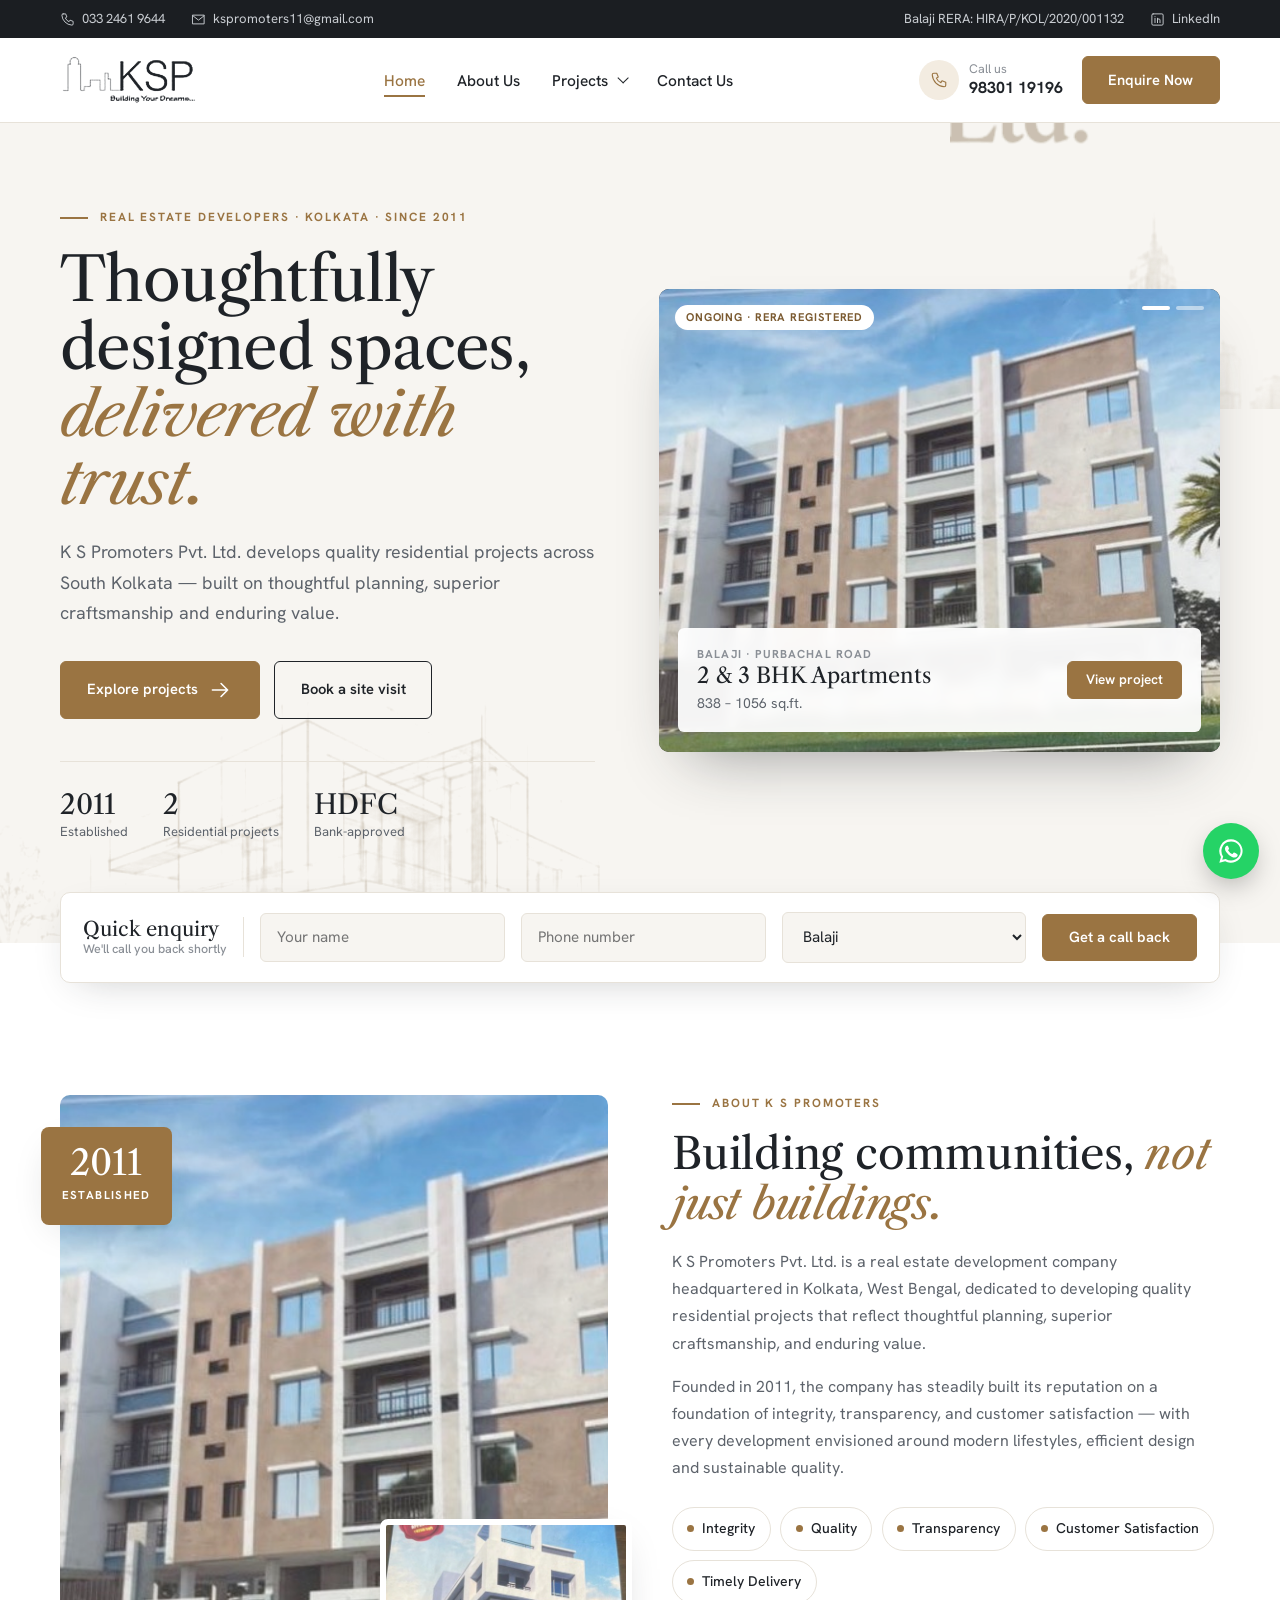
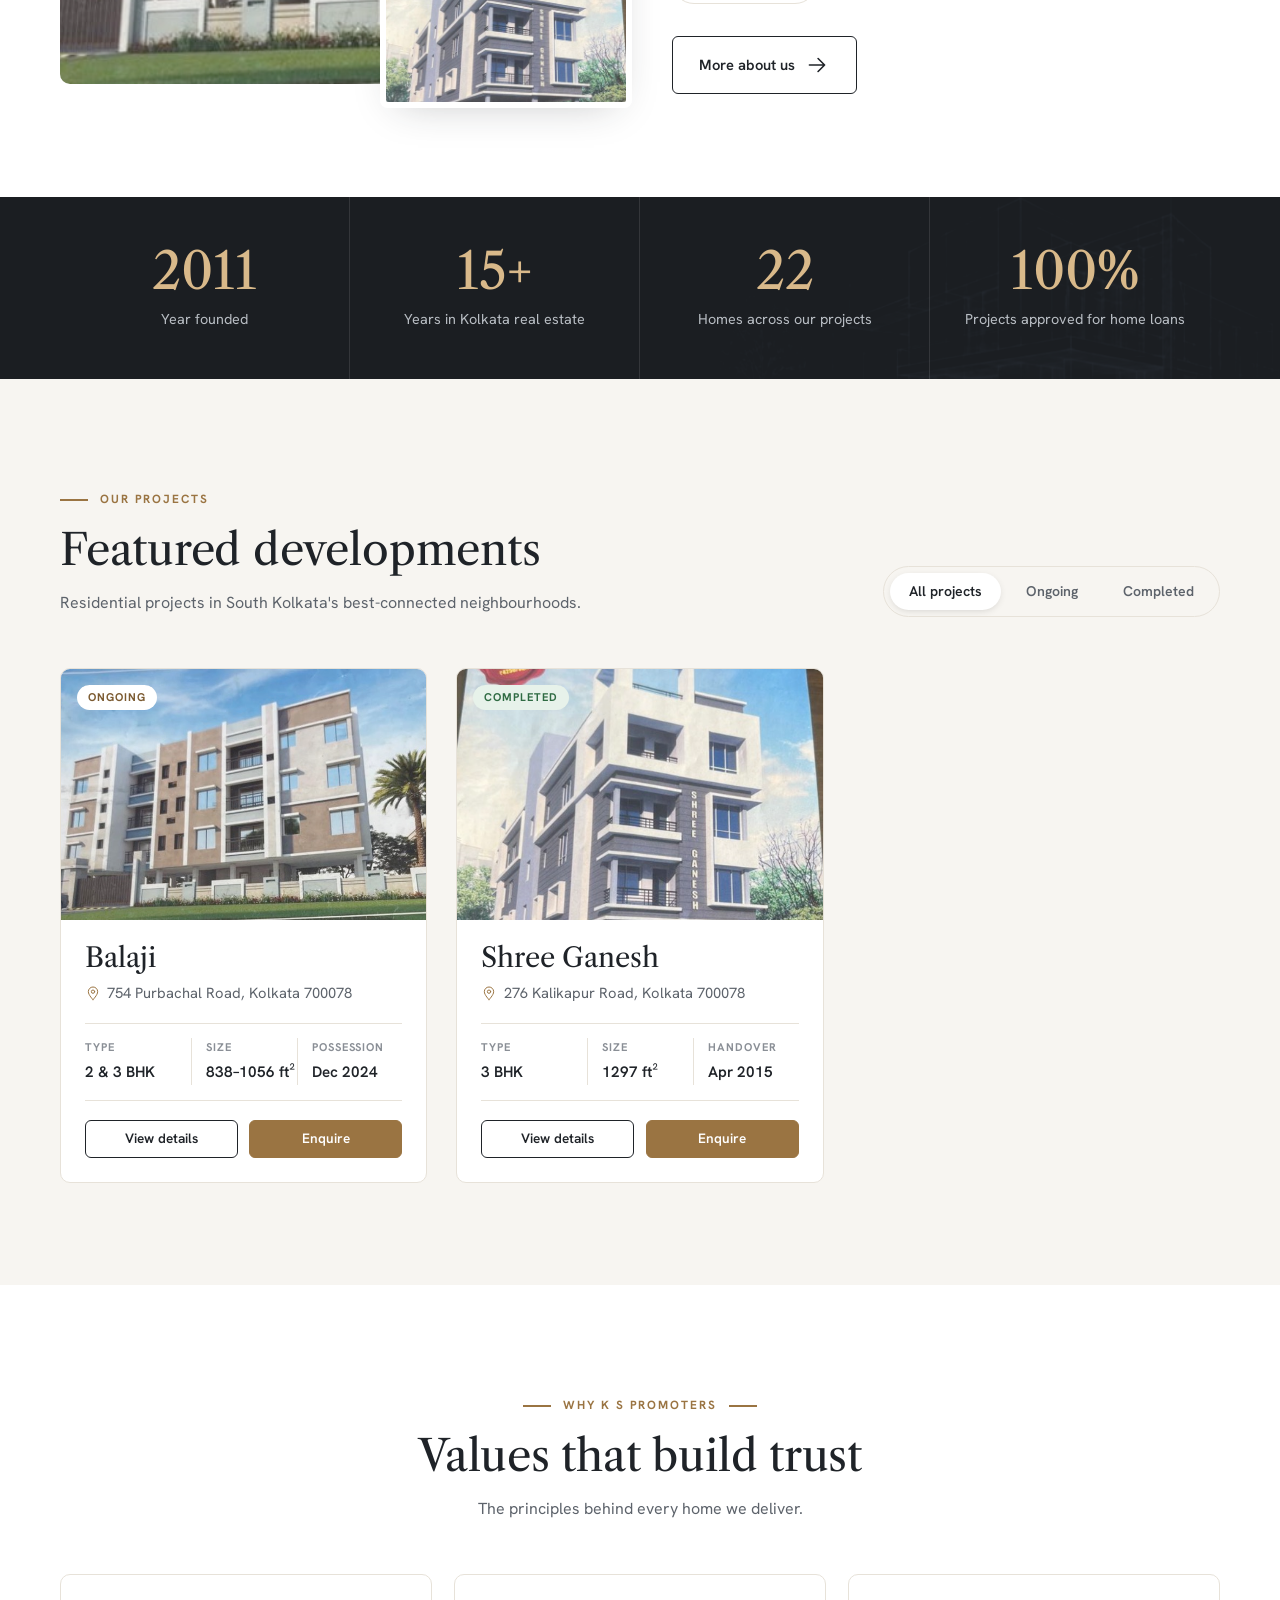
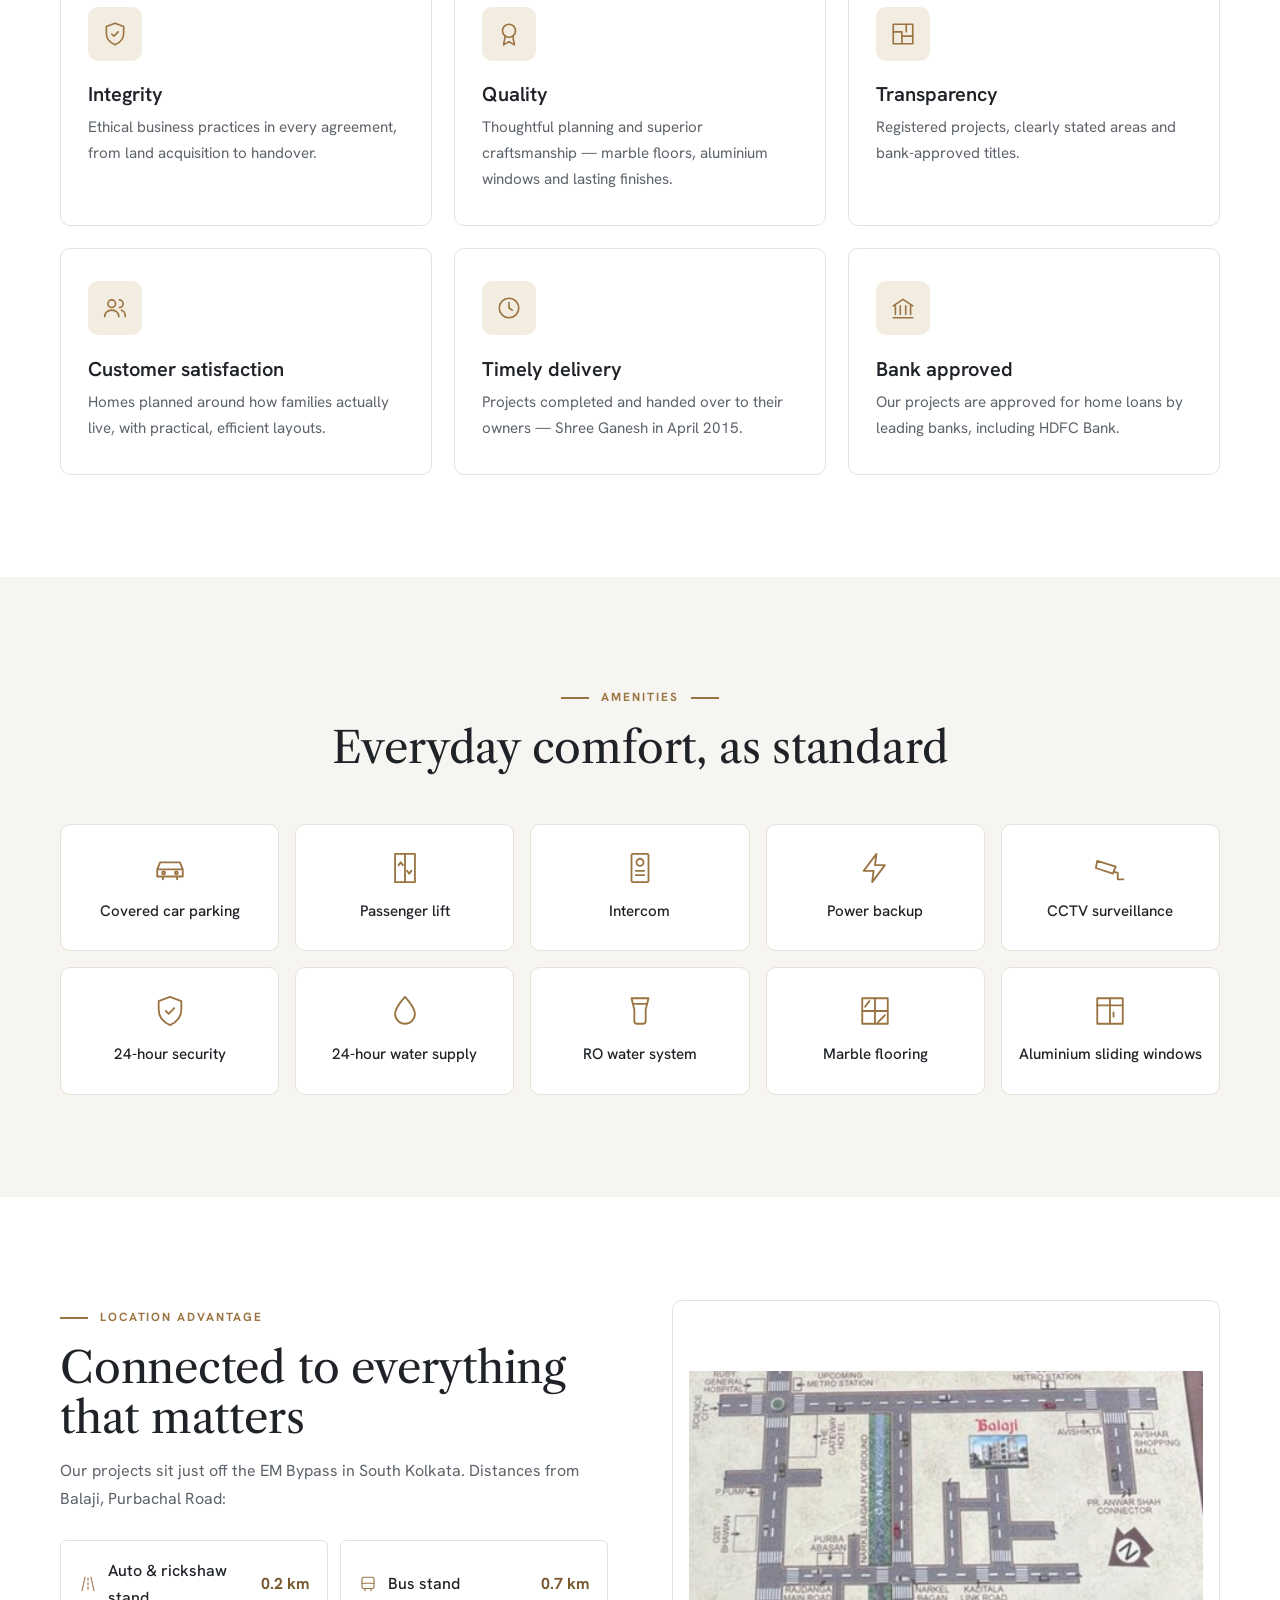
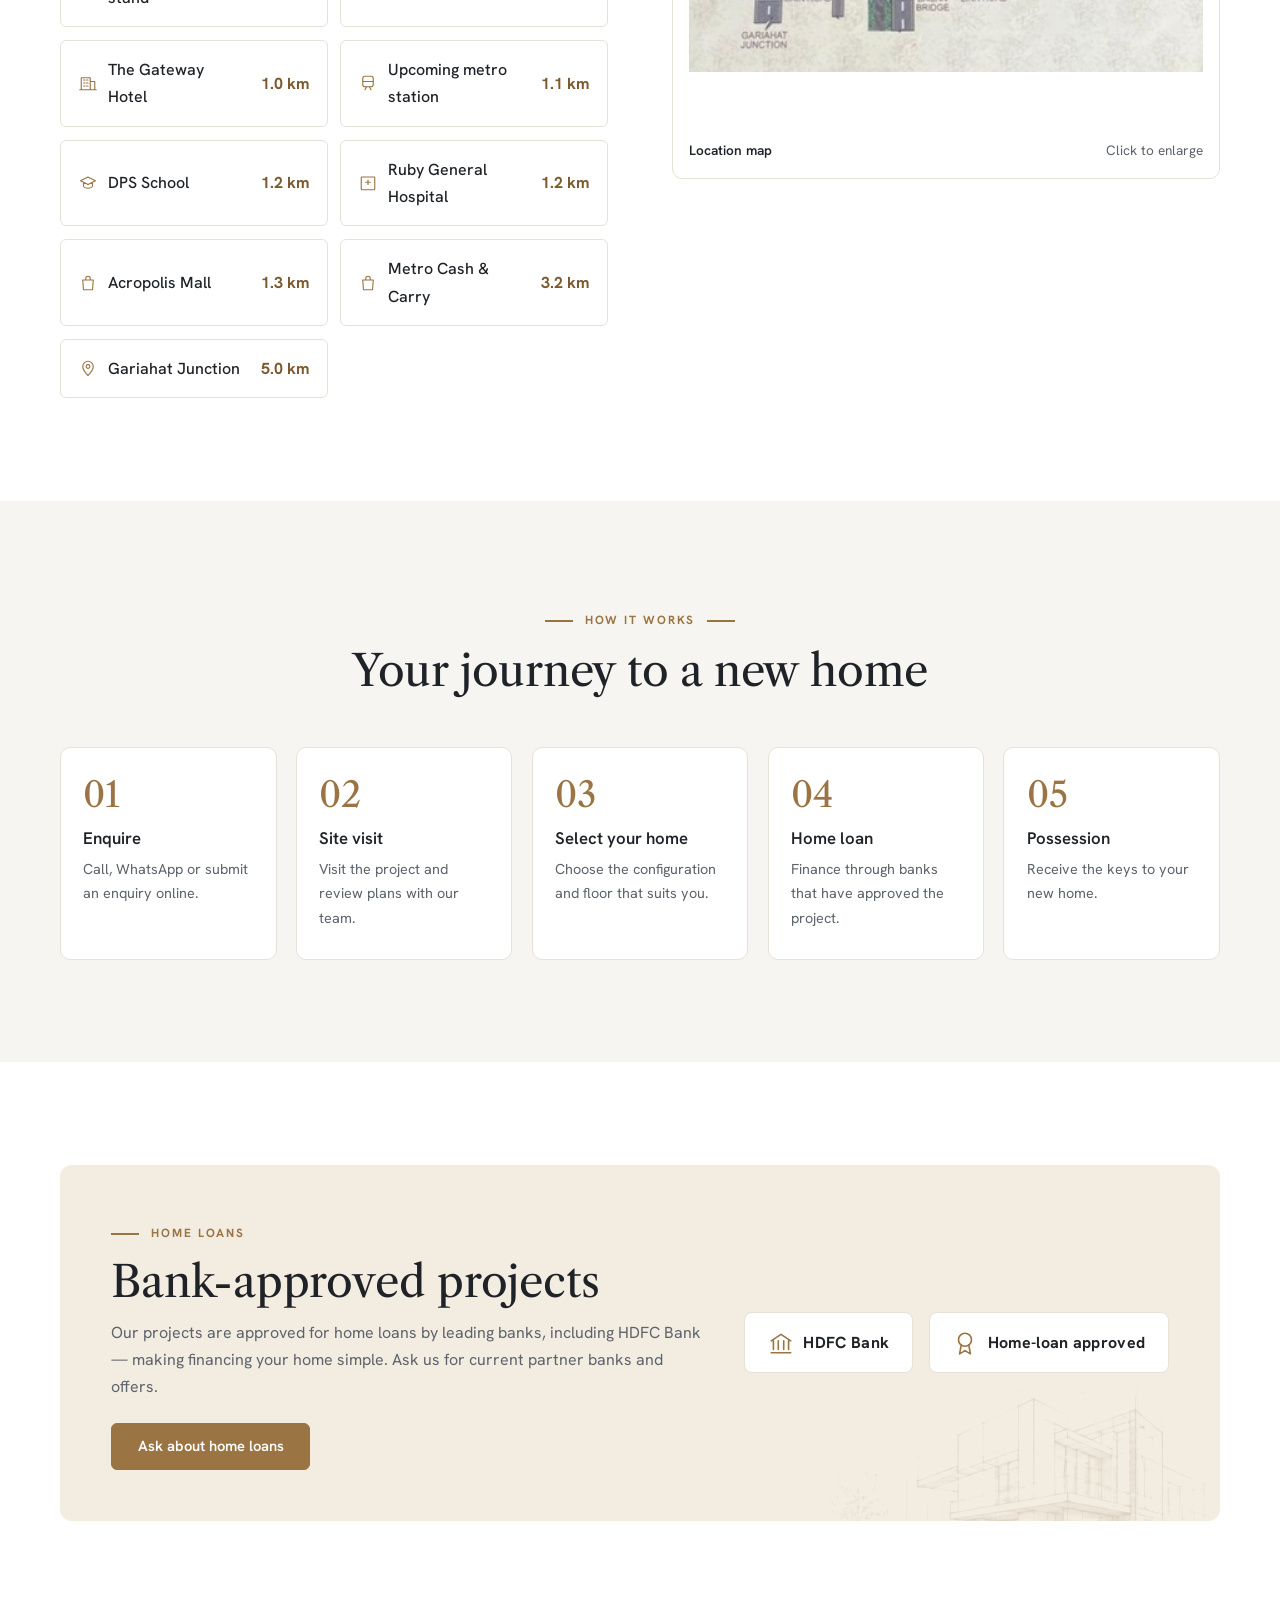
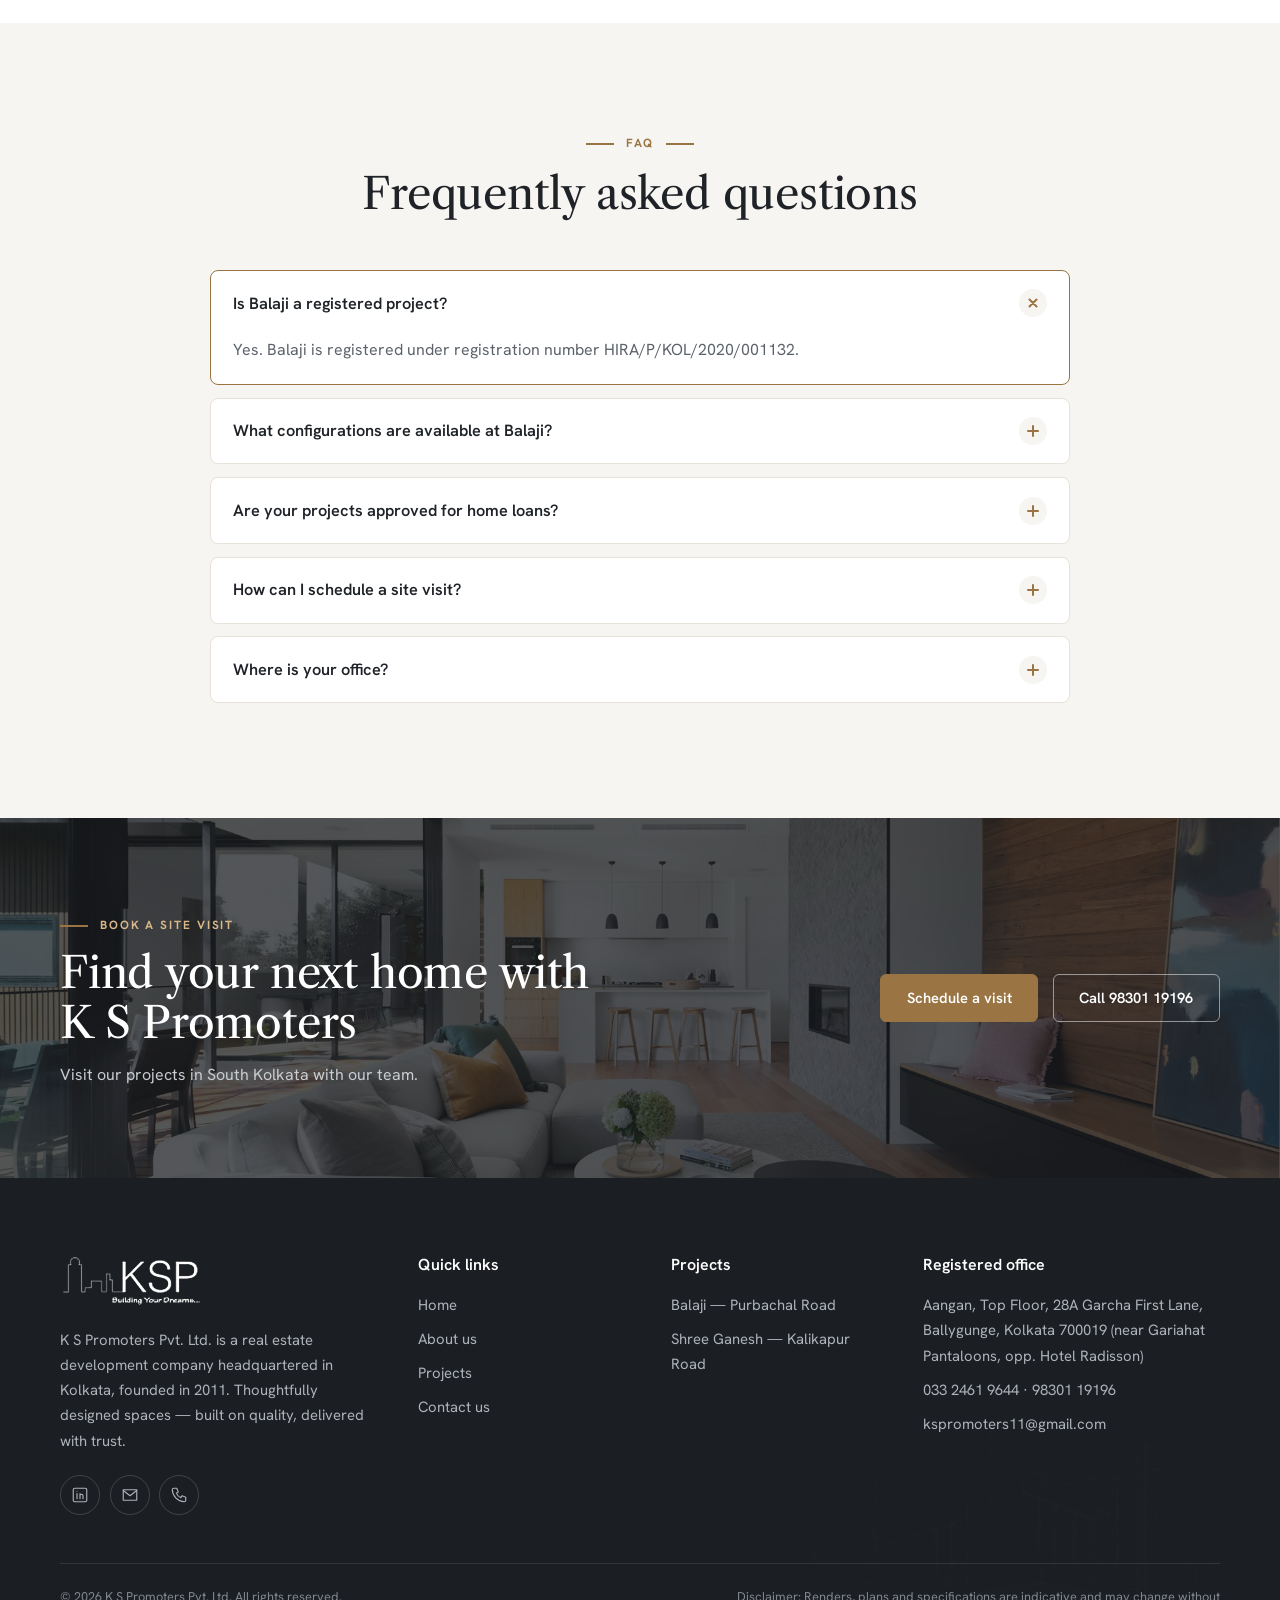
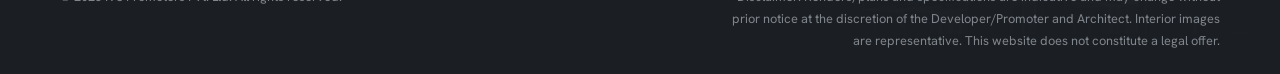
==== index.html @ bf439387 "K S Promoters website" ====
<!DOCTYPE html>
<html lang="en">
<head>
<meta charset="utf-8">
<meta name="viewport" content="width=device-width,initial-scale=1">
<title>K S Promoters Pvt. Ltd. | Real Estate Developers in Kolkata</title>
<meta name="description" content="K S Promoters Pvt. Ltd. — Kolkata real estate developer since 2011. 2 & 3 BHK apartments at Balaji, Purbachal Road; completed project Shree Ganesh, Kalikapur Road.">
<meta name="theme-color" content="#ffffff">
<link rel="icon" href="assets/ksp-logo.png">
<link rel="preconnect" href="https://fonts.googleapis.com"><link rel="preconnect" href="https://fonts.gstatic.com" crossorigin>
<link href="https://fonts.googleapis.com/css2?family=Hanken+Grotesk:wght@400;500;600;700&family=Libre+Caslon+Text:ital,wght@0,400;0,700;1,400&display=swap" rel="stylesheet">
<link rel="stylesheet" href="style.css">
</head>
<body>
<svg width="0" height="0" style="position:absolute" aria-hidden="true">
<symbol id="i-car" viewBox="0 0 24 24"><path d="M3 13l2-5h14l2 5v5H3zM3 13h18M7 18v2M17 18v2"/><circle cx="7.5" cy="15.5" r="1"/><circle cx="16.5" cy="15.5" r="1"/></symbol>
<symbol id="i-lift" viewBox="0 0 24 24"><rect x="5" y="2" width="14" height="20"/><path d="M12 2v20M7.5 10l1.5-2 1.5 2M13.5 14l1.5 2 1.5-2"/></symbol>
<symbol id="i-intercom" viewBox="0 0 24 24"><rect x="6" y="2" width="12" height="20" rx="1"/><circle cx="12" cy="8" r="2.5"/><path d="M9 14h6M9 17h6"/></symbol>
<symbol id="i-power" viewBox="0 0 24 24"><path d="M13 2L4 14h7l-1 8 9-12h-7z"/></symbol>
<symbol id="i-cctv" viewBox="0 0 24 24"><path d="M3 7l13 4-2 5L2 12zM14.5 14.5l3 1M17.5 15.5V20h4"/></symbol>
<symbol id="i-shield" viewBox="0 0 24 24"><path d="M12 2l8 3v6c0 5-3.5 9-8 11-4.5-2-8-6-8-11V5zM9 12l2 2 4-4"/></symbol>
<symbol id="i-water" viewBox="0 0 24 24"><path d="M12 2s7 7.5 7 12a7 7 0 01-14 0c0-4.5 7-12 7-12z"/></symbol>
<symbol id="i-ro" viewBox="0 0 24 24"><path d="M6 3h12l-2 8v8a2 2 0 01-2 2h-4a2 2 0 01-2-2v-8zM7 7h10"/></symbol>
<symbol id="i-marble" viewBox="0 0 24 24"><rect x="3" y="3" width="18" height="18"/><path d="M3 12h18M12 3v18M5 9l3-4M14 20l5-5"/></symbol>
<symbol id="i-window" viewBox="0 0 24 24"><rect x="3" y="3" width="18" height="18"/><path d="M12 3v18M3 8h18M14.5 13v3"/></symbol>
<symbol id="i-sun" viewBox="0 0 24 24"><circle cx="12" cy="12" r="4"/><path d="M12 2v2M12 20v2M2 12h2M20 12h2M4.9 4.9l1.4 1.4M17.7 17.7l1.4 1.4M4.9 19.1l1.4-1.4M17.7 6.3l1.4-1.4"/></symbol>
<symbol id="i-pin" viewBox="0 0 24 24"><path d="M12 22s7-7 7-12a7 7 0 00-14 0c0 5 7 12 7 12z"/><circle cx="12" cy="10" r="2.5"/></symbol>
<symbol id="i-phone" viewBox="0 0 24 24"><path d="M5 3h4l2 5-2.5 1.5a11 11 0 006 6L16 13l5 2v4a2 2 0 01-2 2A17 17 0 013 5a2 2 0 012-2z"/></symbol>
<symbol id="i-mail" viewBox="0 0 24 24"><rect x="3" y="5" width="18" height="14"/><path d="M3 6l9 7 9-7"/></symbol>
<symbol id="i-in" viewBox="0 0 24 24"><rect x="3" y="3" width="18" height="18" rx="2"/><path d="M8 10v7M8 7v.01M12 17v-4a2 2 0 014 0v4M12 10v7"/></symbol>
<symbol id="i-key" viewBox="0 0 24 24"><circle cx="8" cy="15" r="4"/><path d="M11 12l9-9M17 6l3 3M15 8l2 2"/></symbol>
<symbol id="i-compass" viewBox="0 0 24 24"><circle cx="12" cy="12" r="9"/><path d="M15.5 8.5l-2 5-5 2 2-5z"/></symbol>
<symbol id="i-bank" viewBox="0 0 24 24"><path d="M3 10l9-6 9 6M5 10v8M9.5 10v8M14.5 10v8M19 10v8M3 21h18"/></symbol>
<symbol id="i-plan" viewBox="0 0 24 24"><rect x="3" y="3" width="18" height="18"/><path d="M3 10h8v11M11 14h10M15 3v7"/></symbol>
<symbol id="i-road" viewBox="0 0 24 24"><path d="M8 3L4 21M16 3l4 18M12 4v3M12 10v3M12 16v3"/></symbol>
<symbol id="i-building" viewBox="0 0 24 24"><rect x="4" y="3" width="10" height="18"/><path d="M14 9h6v12h-6M7 7h1M10 7h1M7 11h1M10 11h1M7 15h1M10 15h1M2 21h20"/></symbol>
<symbol id="i-users" viewBox="0 0 24 24"><circle cx="9" cy="8" r="3.5"/><path d="M2.5 20c0-3.6 2.9-6 6.5-6s6.5 2.4 6.5 6M16 4.5a3.5 3.5 0 010 7M18 14c2.2.6 3.5 2.7 3.5 6"/></symbol>
<symbol id="i-clock" viewBox="0 0 24 24"><circle cx="12" cy="12" r="9"/><path d="M12 7v5l3 2"/></symbol>
<symbol id="i-award" viewBox="0 0 24 24"><circle cx="12" cy="9" r="6"/><path d="M8.5 14L7 22l5-3 5 3-1.5-8"/></symbol>
<symbol id="i-bus" viewBox="0 0 24 24"><rect x="4" y="3" width="16" height="15" rx="2"/><path d="M4 11h16M8 18v3M16 18v3"/></symbol>
<symbol id="i-train" viewBox="0 0 24 24"><rect x="5" y="3" width="14" height="14" rx="3"/><path d="M5 10h14M8 21l2-4M16 21l-2-4"/></symbol>
<symbol id="i-hospital" viewBox="0 0 24 24"><rect x="3" y="4" width="18" height="17" rx="1"/><path d="M12 8v6M9 11h6"/></symbol>
<symbol id="i-school" viewBox="0 0 24 24"><path d="M2 9l10-5 10 5-10 5zM6 11v5c0 1.5 3 3 6 3s6-1.5 6-3v-5"/></symbol>
<symbol id="i-bag" viewBox="0 0 24 24"><path d="M5 8h14l-1 13H6zM9 8V6a3 3 0 016 0v2"/></symbol>
<symbol id="i-hotel" viewBox="0 0 24 24"><path d="M3 21V5h12v16M15 10h6v11M6 8h2M10 8h2M6 12h2M10 12h2M6 16h2M10 16h2M1 21h22"/></symbol>
<symbol id="i-arrow" viewBox="0 0 24 24"><path d="M5 12h14M13 6l6 6-6 6"/></symbol>
</svg>
<div class="topbar"><div class="wrap">
  <div class="l"><a href="tel:+913324619644"><svg class="i" aria-hidden="true"><use href="#i-phone"/></svg> 033 2461 9644</a><a href="mailto:kspromoters11@gmail.com"><svg class="i" aria-hidden="true"><use href="#i-mail"/></svg> kspromoters11@gmail.com</a></div>
  <div class="r"><span>Balaji RERA: HIRA/P/KOL/2020/001132</span><a href="https://www.linkedin.com/company/k-s-promo-ters-pvt-ltd/" target="_blank" rel="noopener"><svg class="i" aria-hidden="true"><use href="#i-in"/></svg> LinkedIn</a></div>
</div></div>
<header class="hd"><div class="wrap">
  <a class="logo" href="index.html" aria-label="K S Promoters — home"><img src="assets/ksp-logo.png" alt="KSP — K S Promoters Pvt. Ltd., Building Your Dreams" width="520" height="196"></a>
  <ul class="nav" id="nav">
    <li><a href="index.html" aria-current="page">Home</a></li>
    <li><a href="about.html">About Us</a></li>
    <li><a href="projects.html">Projects<span class="caret"></span></a>
      <ul class="drop">
        <li><a href="balaji.html"><img src="assets/balaji-hero.jpg" alt=""><span><b>Balaji</b><small>Purbachal Road · 2 &amp; 3 BHK</small></span></a></li>
        <li><a href="shree-ganesh.html"><img src="assets/sg-render.jpg" alt=""><span><b>Shree Ganesh</b><small>Kalikapur Road · Completed</small></span></a></li>
        <li><a href="projects.html"><span><b>All projects</b><small>Ongoing &amp; completed</small></span></a></li>
      </ul></li>
    <li><a href="contact.html">Contact Us</a></li>
  </ul>
  <div class="hd-cta">
    <a class="hd-phone" href="tel:+919830119196"><span class="ic"><svg class="i" aria-hidden="true"><use href="#i-phone"/></svg></span><span>Call us<b>98301 19196</b></span></a>
    <a class="btn" href="contact.html" data-enquire>Enquire Now</a>
    <button class="burger" aria-label="Menu" aria-expanded="false" aria-controls="nav"><span></span></button>
  </div>
</div></header>
<main>
<section class="hero"><div class="wrap">
  <div class="rv">
    <span class="eyebrow">Real estate developers · Kolkata · Since 2011</span>
    <h1 class="h1">Thoughtfully designed spaces, <em>delivered with trust.</em></h1>
    <p class="lead">K S Promoters Pvt. Ltd. develops quality residential projects across South Kolkata — built on thoughtful planning, superior craftsmanship and enduring value.</p>
    <div class="actions"><a class="btn" href="projects.html">Explore projects <svg class="i" aria-hidden="true"><use href="#i-arrow"/></svg></a><a class="btn outline" href="contact.html" data-enquire>Book a site visit</a></div>
    <div class="trust"><div><b>2011</b>Established</div><div><b>2</b>Residential projects</div><div><b>HDFC</b>Bank-approved</div></div>
  </div>
  <div class="slider rv d1">
    <div class="dots"><button class="on" aria-label="Balaji"></button><button aria-label="Shree Ganesh"></button></div>
    <div class="slide on"><img src="assets/balaji-hero.jpg" alt="Balaji residential project, Purbachal Road" fetchpriority="high"><span class="badge top">Ongoing · RERA registered</span>
      <div class="cap"><div><small>Balaji · Purbachal Road</small><b>2 &amp; 3 BHK Apartments</b><span>838 – 1056 sq.ft.</span></div><a class="btn sm" href="balaji.html">View project</a></div></div>
    <div class="slide"><img src="assets/sg-render.jpg" alt="Shree Ganesh, Kalikapur Road" style="object-position:50% 30%"><span class="badge top done">Completed · April 2015</span>
      <div class="cap"><div><small>Shree Ganesh · Kalikapur Road</small><b>South-facing 3 BHK Homes</b><span>1297 sq.ft. · G+3</span></div><a class="btn sm outline" href="shree-ganesh.html">View project</a></div></div>
  </div>
</div></section>

<div class="qbar"><div class="wrap">
  <form class="enquiry rv">
    <div class="t">Quick enquiry<small>We'll call you back shortly</small></div>
    <input name="name" placeholder="Your name" required aria-label="Your name" autocomplete="name">
    <input name="phone" type="tel" placeholder="Phone number" required aria-label="Phone number" autocomplete="tel">
    <select name="project" aria-label="Project"><option>Balaji</option><option>Shree Ganesh</option><option>General enquiry</option></select>
    <button class="btn" type="submit">Get a call back</button>
  </form>
</div></div>

<section class="sec"><div class="wrap split">
  <div class="about-img rv">
    <div class="main"><img src="assets/balaji-hero.jpg" alt="Balaji by K S Promoters" loading="lazy" style="object-position:40% 50%"></div>
    <div class="inset"><img src="assets/sg-render.jpg" alt="Shree Ganesh by K S Promoters" loading="lazy" style="object-position:50% 30%"></div>
    <div class="since"><b>2011</b><small>Established</small></div>
  </div>
  <div class="rv d1">
    <span class="eyebrow">About K S Promoters</span>
    <h2 class="h2" style="margin:1rem 0 1.2rem">Building communities, <em>not just buildings.</em></h2>
    <p class="p">K S Promoters Pvt. Ltd. is a real estate development company headquartered in Kolkata, West Bengal, dedicated to developing quality residential projects that reflect thoughtful planning, superior craftsmanship, and enduring value.</p>
    <p class="p">Founded in 2011, the company has steadily built its reputation on a foundation of integrity, transparency, and customer satisfaction — with every development envisioned around modern lifestyles, efficient design and sustainable quality.</p>
    <div class="values"><span>Integrity</span><span>Quality</span><span>Transparency</span><span>Customer Satisfaction</span><span>Timely Delivery</span></div>
    <a class="btn outline" href="about.html">More about us <svg class="i" aria-hidden="true"><use href="#i-arrow"/></svg></a>
  </div>
</div></section>

<section class="stats"><div class="wrap rv">
  <div class="s"><b>2011</b><span>Year founded</span></div>
  <div class="s"><b><span data-count="15">15</span>+</b><span>Years in Kolkata real estate</span></div>
  <div class="s"><b data-count="22">22</b><span>Homes across our projects</span></div>
  <div class="s"><b><span data-count="100">100</span>%</b><span>Projects approved for home loans</span></div>
</div></section>

<section class="sec soft" id="projects"><div class="wrap">
  <div class="sec-head row"><div><span class="eyebrow">Our projects</span><h2 class="h2">Featured developments</h2><p class="p">Residential projects in South Kolkata's best-connected neighbourhoods.</p></div><div class="tabs" role="tablist"><button class="on" data-f="all">All projects</button><button data-f="ongoing">Ongoing</button><button data-f="completed">Completed</button></div></div>
  <div class="cards">
<article class="card rv" data-status="ongoing">
  <a class="ph" href="balaji.html"><img src="assets/balaji-hero.jpg" alt="Balaji, Purbachal Road" loading="lazy"><span class="badge top">Ongoing</span></a>
  <div class="bd"><h3>Balaji</h3><p class="loc"><svg class="i" aria-hidden="true"><use href="#i-pin"/></svg>754 Purbachal Road, Kolkata 700078</p>
    <dl><div><dt>Type</dt><dd>2 &amp; 3 BHK</dd></div><div><dt>Size</dt><dd>838–1056 ft²</dd></div><div><dt>Possession</dt><dd>Dec 2024</dd></div></dl>
    <div class="ft2"><a class="btn outline sm" href="balaji.html">View details</a><a class="btn sm" href="contact.html" data-enquire="Balaji">Enquire</a></div></div>
</article>
<article class="card rv d1" data-status="completed">
  <a class="ph" href="shree-ganesh.html"><img src="assets/sg-render.jpg" alt="Shree Ganesh, Kalikapur Road" loading="lazy" style="object-position:50% 30%"><span class="badge top done">Completed</span></a>
  <div class="bd"><h3>Shree Ganesh</h3><p class="loc"><svg class="i" aria-hidden="true"><use href="#i-pin"/></svg>276 Kalikapur Road, Kolkata 700078</p>
    <dl><div><dt>Type</dt><dd>3 BHK</dd></div><div><dt>Size</dt><dd>1297 ft²</dd></div><div><dt>Handover</dt><dd>Apr 2015</dd></div></dl>
    <div class="ft2"><a class="btn outline sm" href="shree-ganesh.html">View details</a><a class="btn sm" href="contact.html" data-enquire="General enquiry">Enquire</a></div></div>
</article>
  </div>
</div></section>

<section class="sec"><div class="wrap">
  <div class="sec-head center"><span class="eyebrow">Why K S Promoters</span><h2 class="h2">Values that build trust</h2><p class="p">The principles behind every home we deliver.</p></div>
  <div class="feat">
    <div class="rv"><span class="ic"><svg class="i" aria-hidden="true"><use href="#i-shield"/></svg></span><h3 class="h3">Integrity</h3><p>Ethical business practices in every agreement, from land acquisition to handover.</p></div>
    <div class="rv d1"><span class="ic"><svg class="i" aria-hidden="true"><use href="#i-award"/></svg></span><h3 class="h3">Quality</h3><p>Thoughtful planning and superior craftsmanship — marble floors, aluminium windows and lasting finishes.</p></div>
    <div class="rv d2"><span class="ic"><svg class="i" aria-hidden="true"><use href="#i-plan"/></svg></span><h3 class="h3">Transparency</h3><p>Registered projects, clearly stated areas and bank-approved titles.</p></div>
    <div class="rv"><span class="ic"><svg class="i" aria-hidden="true"><use href="#i-users"/></svg></span><h3 class="h3">Customer satisfaction</h3><p>Homes planned around how families actually live, with practical, efficient layouts.</p></div>
    <div class="rv d1"><span class="ic"><svg class="i" aria-hidden="true"><use href="#i-clock"/></svg></span><h3 class="h3">Timely delivery</h3><p>Projects completed and handed over to their owners — Shree Ganesh in April 2015.</p></div>
    <div class="rv d2"><span class="ic"><svg class="i" aria-hidden="true"><use href="#i-bank"/></svg></span><h3 class="h3">Bank approved</h3><p>Our projects are approved for home loans by leading banks, including HDFC Bank.</p></div>
  </div>
</div></section>

<section class="sec soft"><div class="wrap">
  <div class="sec-head center"><span class="eyebrow">Amenities</span><h2 class="h2">Everyday comfort, as standard</h2></div>
  <div class="rv"><ul class="amen ">
  <li><svg class="i" aria-hidden="true"><use href="#i-car"/></svg><span>Covered car parking</span></li>
  <li><svg class="i" aria-hidden="true"><use href="#i-lift"/></svg><span>Passenger lift</span></li>
  <li><svg class="i" aria-hidden="true"><use href="#i-intercom"/></svg><span>Intercom</span></li>
  <li><svg class="i" aria-hidden="true"><use href="#i-power"/></svg><span>Power backup</span></li>
  <li><svg class="i" aria-hidden="true"><use href="#i-cctv"/></svg><span>CCTV surveillance</span></li>
  <li><svg class="i" aria-hidden="true"><use href="#i-shield"/></svg><span>24-hour security</span></li>
  <li><svg class="i" aria-hidden="true"><use href="#i-water"/></svg><span>24-hour water supply</span></li>
  <li><svg class="i" aria-hidden="true"><use href="#i-ro"/></svg><span>RO water system</span></li>
  <li><svg class="i" aria-hidden="true"><use href="#i-marble"/></svg><span>Marble flooring</span></li>
  <li><svg class="i" aria-hidden="true"><use href="#i-window"/></svg><span>Aluminium sliding windows</span></li>
</ul></div>
</div></section>

<section class="sec"><div class="wrap split top">
  <div class="rv">
    <span class="eyebrow">Location advantage</span>
    <h2 class="h2" style="margin:1rem 0 .9rem">Connected to everything that matters</h2>
    <p class="p" style="margin-bottom:1.8rem">Our projects sit just off the EM Bypass in South Kolkata. Distances from Balaji, Purbachal Road:</p>
    <ul class="dist">
  <li><span><svg class="i" aria-hidden="true"><use href="#i-road"/></svg>Auto &amp; rickshaw stand</span><b>0.2 km</b></li>
  <li><span><svg class="i" aria-hidden="true"><use href="#i-bus"/></svg>Bus stand</span><b>0.7 km</b></li>
  <li><span><svg class="i" aria-hidden="true"><use href="#i-hotel"/></svg>The Gateway Hotel</span><b>1.0 km</b></li>
  <li><span><svg class="i" aria-hidden="true"><use href="#i-train"/></svg>Upcoming metro station</span><b>1.1 km</b></li>
  <li><span><svg class="i" aria-hidden="true"><use href="#i-school"/></svg>DPS School</span><b>1.2 km</b></li>
  <li><span><svg class="i" aria-hidden="true"><use href="#i-hospital"/></svg>Ruby General Hospital</span><b>1.2 km</b></li>
  <li><span><svg class="i" aria-hidden="true"><use href="#i-bag"/></svg>Acropolis Mall</span><b>1.3 km</b></li>
  <li><span><svg class="i" aria-hidden="true"><use href="#i-bag"/></svg>Metro Cash &amp; Carry</span><b>3.2 km</b></li>
  <li><span><svg class="i" aria-hidden="true"><use href="#i-pin"/></svg>Gariahat Junction</span><b>5.0 km</b></li>
</ul>
  </div>
  <figure class="plate rv d1"><img src="assets/balaji-map.jpg" alt="Location map — Balaji, Purbachal Road" loading="lazy"><figcaption><b>Location map</b><span>Click to enlarge</span></figcaption></figure>
</div></section>

<section class="sec soft"><div class="wrap">
  <div class="sec-head center"><span class="eyebrow">How it works</span><h2 class="h2">Your journey to a new home</h2></div>
  <ol class="steps">
    <li class="rv"><h3 class="h3">Enquire</h3><p>Call, WhatsApp or submit an enquiry online.</p></li>
    <li class="rv d1"><h3 class="h3">Site visit</h3><p>Visit the project and review plans with our team.</p></li>
    <li class="rv d2"><h3 class="h3">Select your home</h3><p>Choose the configuration and floor that suits you.</p></li>
    <li class="rv d3"><h3 class="h3">Home loan</h3><p>Finance through banks that have approved the project.</p></li>
    <li class="rv d4"><h3 class="h3">Possession</h3><p>Receive the keys to your new home.</p></li>
  </ol>
</div></section>

<section class="sec"><div class="wrap">
  <div class="finance rv">
    <div><span class="eyebrow">Home loans</span><h2 class="h2" style="margin:.9rem 0 .7rem">Bank-approved projects</h2><p class="p">Our projects are approved for home loans by leading banks, including HDFC Bank — making financing your home simple. Ask us for current partner banks and offers.</p><a class="btn" href="contact.html" data-enquire style="margin-top:1.4rem">Ask about home loans</a></div>
    <div class="bank"><span><svg class="i" aria-hidden="true"><use href="#i-bank"/></svg> HDFC Bank</span><span><svg class="i" aria-hidden="true"><use href="#i-award"/></svg> Home-loan approved</span></div>
  </div>
</div></section>

<section class="sec soft"><div class="wrap">
  <div class="sec-head center"><span class="eyebrow">FAQ</span><h2 class="h2">Frequently asked questions</h2></div>
  <div class="faq rv">
    <details open><summary>Is Balaji a registered project?</summary><p>Yes. Balaji is registered under registration number HIRA/P/KOL/2020/001132.</p></details>
    <details><summary>What configurations are available at Balaji?</summary><p>Balaji offers 2 BHK homes of 838, 895 and 902 sq.ft. and a 3 BHK of 1056 sq.ft. Please call us for current availability and pricing.</p></details>
    <details><summary>Are your projects approved for home loans?</summary><p>Yes. Our projects are approved for home loans by leading banks, including HDFC Bank.</p></details>
    <details><summary>How can I schedule a site visit?</summary><p>Call 98301 19196, message us on WhatsApp, or submit an enquiry on this website and our team will arrange a convenient time.</p></details>
    <details><summary>Where is your office?</summary><p>Aangan, Top Floor, 28A Garcha First Lane, Ballygunge, Kolkata 700019 — near Gariahat Pantaloons, opposite Hotel Radisson.</p></details>
  </div>
</div></section>
<section class="cta"><img src="assets/interior-2.jpg" alt="" loading="lazy"><div class="wrap">
  <div><span class="eyebrow" style="color:#d9b98a">Book a site visit</span><h2 class="h2" style="margin-top:.8rem">Find your next home with K S Promoters</h2><p class="p">Visit our projects in South Kolkata with our team.</p></div>
  <div class="actions"><a class="btn" href="contact.html" data-enquire="">Schedule a visit</a><a class="btn ghost-w" href="tel:+919830119196">Call 98301 19196</a></div>
</div></section>
</main>
<footer class="ft"><div class="wrap">
  <div class="top">
    <div><a class="logo" href="index.html"><img src="assets/ksp-logo-white.png" alt="KSP — K S Promoters Pvt. Ltd." width="520" height="196"></a>
      <p>K S Promoters Pvt. Ltd. is a real estate development company headquartered in Kolkata, founded in 2011. Thoughtfully designed spaces — built on quality, delivered with trust.</p>
      <div class="social"><a href="https://www.linkedin.com/company/k-s-promo-ters-pvt-ltd/" target="_blank" rel="noopener" aria-label="LinkedIn"><svg class="i" aria-hidden="true"><use href="#i-in"/></svg></a><a href="mailto:kspromoters11@gmail.com" aria-label="Email"><svg class="i" aria-hidden="true"><use href="#i-mail"/></svg></a><a href="tel:+913324619644" aria-label="Phone"><svg class="i" aria-hidden="true"><use href="#i-phone"/></svg></a></div></div>
    <div><h4>Quick links</h4><ul><li><a href="index.html">Home</a></li><li><a href="about.html">About us</a></li><li><a href="projects.html">Projects</a></li><li><a href="contact.html">Contact us</a></li></ul></div>
    <div><h4>Projects</h4><ul><li><a href="balaji.html">Balaji — Purbachal Road</a></li><li><a href="shree-ganesh.html">Shree Ganesh — Kalikapur Road</a></li></ul></div>
    <div><h4>Registered office</h4><ul><li>Aangan, Top Floor, 28A Garcha First Lane, Ballygunge, Kolkata 700019 (near Gariahat Pantaloons, opp. Hotel Radisson)</li><li><a href="tel:+913324619644">033 2461 9644</a> · <a href="tel:+919830119196">98301 19196</a></li><li><a href="mailto:kspromoters11@gmail.com">kspromoters11@gmail.com</a></li></ul></div>
  </div>
  <div class="bot"><p>© <span class="yr-now"></span> K S Promoters Pvt. Ltd. All rights reserved.</p><p>Disclaimer: Renders, plans and specifications are indicative and may change without prior notice at the discretion of the Developer/Promoter and Architect. Interior images are representative. This website does not constitute a legal offer.</p></div>
</div></footer>
<dialog class="enq" aria-labelledby="enq-t">
  <button class="x" aria-label="Close">×</button>
  <form class="form enquiry">
    <div><span class="eyebrow">Enquire now</span><h2 id="enq-t" class="h3" style="margin-top:.6rem">Our team will call you back</h2></div>
<div class="two">
  <div class="field"><label for="m-name">Full name *</label><input id="m-name" name="name" required autocomplete="name"></div>
  <div class="field"><label for="m-phone">Phone *</label><input id="m-phone" name="phone" type="tel" required autocomplete="tel"></div>
</div>
<div class="field"><label for="m-project">Interested in</label><select id="m-project" name="project"><option>Balaji</option><option>Shree Ganesh</option><option>General enquiry</option></select></div>
<div class="field"><label for="m-msg">Message</label><textarea id="m-msg" name="msg" placeholder="Preferred configuration, site-visit date, questions…"></textarea></div>
<button class="btn" type="submit">Submit enquiry</button>
<p class="note">By submitting, you agree to be contacted by K S Promoters about your enquiry.</p>
  </form>
</dialog>
<a class="wa" href="https://wa.me/919830119196?text=Hi%2C%20I%27m%20interested%20in%20a%20K%20S%20Promoters%20property." target="_blank" rel="noopener" aria-label="Chat on WhatsApp"><svg viewBox="0 0 24 24"><path d="M12 2a10 10 0 00-8.6 15.1L2 22l5-1.3A10 10 0 1012 2zm0 18.2a8.2 8.2 0 01-4.2-1.2l-.3-.2-3 .8.8-2.9-.2-.3A8.2 8.2 0 1112 20.2zm4.5-6.1c-.2-.1-1.5-.7-1.7-.8s-.4-.1-.6.1-.7.8-.8 1-.3.2-.5.1a6.7 6.7 0 01-3.3-2.9c-.3-.4.2-.4.7-1.3a.4.4 0 000-.4l-.8-1.9c-.2-.5-.4-.4-.6-.4h-.5a1 1 0 00-.7.3 3 3 0 00-.9 2.2 5.2 5.2 0 001.1 2.8 11.9 11.9 0 004.6 4c1.7.7 2.4.8 3.2.7a2.8 2.8 0 001.8-1.3 2.3 2.3 0 00.2-1.3c-.1-.1-.3-.2-.5-.3z"/></svg></a>
<script src="script.js"></script>
</body>
</html>
---- style.css ----
/* K S Promoters Pvt. Ltd. — brand system taken from the company's LinkedIn identity:
   white + warm stone, bronze accent, architectural line sketch, Caslon-style wordmark */
:root{
  --ink:#1f2328;--slate:#5d636b;--muted:#8a8f96;
  --bronze:#9a7442;--bronze-d:#7b5a30;--bronze-l:#f3ece1;
  --bg:#fff;--soft:#f7f5f1;--line:#e7e2d9;--dark:#1b1e22;
  --serif:"Libre Caslon Text",Georgia,serif;--sans:"Hanken Grotesk",system-ui,sans-serif;
  --wrap:1240px;--r:6px;--shadow:0 12px 40px -18px rgba(31,35,40,.28);--ease:cubic-bezier(.2,.7,.2,1);
}
*,*::before,*::after{box-sizing:border-box;margin:0;padding:0}
html{scroll-behavior:smooth;scroll-padding-top:110px}
body{font:400 1rem/1.7 var(--sans);color:var(--ink);background:var(--bg);-webkit-font-smoothing:antialiased;overflow-x:hidden}
img{display:block;max-width:100%}
a{color:inherit;text-decoration:none}
::selection{background:var(--bronze);color:#fff}
:focus-visible{outline:2px solid var(--bronze);outline-offset:3px}
svg.i{width:26px;height:26px;stroke:currentColor;fill:none;stroke-width:1.5;stroke-linecap:round;stroke-linejoin:round;flex:none}
.wrap{max-width:var(--wrap);margin:0 auto;padding:0 clamp(1.25rem,4vw,2.5rem)}

/* ---------- type ---------- */
.eyebrow{display:inline-flex;align-items:center;gap:.75rem;font:700 .74rem/1 var(--sans);letter-spacing:.16em;text-transform:uppercase;color:var(--bronze)}
.eyebrow::before{content:"";width:28px;height:2px;background:var(--bronze)}
h1,h2,h3,h4{font-weight:400;color:var(--ink)}
.h1{font:400 clamp(2.4rem,4.8vw,4.1rem)/1.1 var(--serif);letter-spacing:-.01em}
.h2{font:400 clamp(1.9rem,3.4vw,2.9rem)/1.15 var(--serif);letter-spacing:-.005em}
.h3{font:600 1.25rem/1.3 var(--sans)}
.h1 em,.h2 em{font-style:italic;color:var(--bronze)}
.lead{font-size:clamp(1.05rem,1.4vw,1.2rem);color:var(--slate);max-width:56ch}
.p{color:var(--slate)}
.p+.p{margin-top:1rem}
.sec-head{max-width:720px;margin-bottom:clamp(2.2rem,4vw,3.2rem)}
.sec-head .h2{margin:1rem 0 .9rem}
.sec-head.center{text-align:center;margin-inline:auto}
.sec-head.center .eyebrow::after{content:"";width:28px;height:2px;background:var(--bronze)}
.sec-head.row{max-width:none;display:flex;justify-content:space-between;align-items:end;gap:2rem;flex-wrap:wrap}

/* ---------- buttons ---------- */
.btn{display:inline-flex;align-items:center;justify-content:center;gap:.6rem;padding:.95rem 1.6rem;border-radius:var(--r);background:var(--bronze);color:#fff;font:600 .92rem/1 var(--sans);border:1.5px solid var(--bronze);cursor:pointer;transition:background .25s,border-color .25s,color .25s}
.btn:hover{background:var(--bronze-d);border-color:var(--bronze-d)}
.btn.outline{background:transparent;color:var(--ink);border-color:var(--ink)}
.btn.outline:hover{background:var(--ink);color:#fff}
.btn.white{background:#fff;color:var(--ink);border-color:#fff}
.btn.white:hover{background:var(--bronze-l)}
.btn.ghost-w{background:transparent;color:#fff;border-color:#ffffff80}
.btn.ghost-w:hover{background:#fff;color:var(--ink)}
.btn.sm{padding:.7rem 1.1rem;font-size:.85rem}
.link{display:inline-flex;align-items:center;gap:.45rem;font-weight:600;color:var(--bronze);transition:gap .25s}
.link:hover{gap:.75rem}

/* ---------- top bar + header ---------- */
.topbar{background:var(--dark);color:#c9cdd2;font-size:.82rem}
.topbar .wrap{display:flex;justify-content:space-between;align-items:center;gap:1rem;min-height:38px}
.topbar .l,.topbar .r{display:flex;gap:1.6rem;align-items:center}
.topbar a{display:inline-flex;align-items:center;gap:.45rem}
.topbar a:hover{color:#fff}
.topbar svg.i{width:15px;height:15px}
.hd{position:sticky;top:0;z-index:100;background:#fff;border-bottom:1px solid var(--line);transition:box-shadow .3s}
.hd.solid{box-shadow:0 6px 24px -14px rgba(0,0,0,.25)}
.hd .wrap{display:flex;align-items:center;justify-content:space-between;gap:1.5rem;min-height:84px}
.logo img{height:52px;width:auto}
.nav{display:flex;align-items:center;gap:2rem;list-style:none}
.nav>li{position:relative}
.nav>li>a{display:flex;align-items:center;gap:.3rem;font:500 .97rem var(--sans);padding:.6rem 0;color:var(--ink);position:relative}
.nav>li>a::after{content:"";position:absolute;left:0;right:0;bottom:.2rem;height:2px;background:var(--bronze);transform:scaleX(0);transition:transform .3s var(--ease)}
.nav>li>a:hover::after,.nav>li>a[aria-current]::after{transform:scaleX(1)}
.nav>li>a[aria-current]{color:var(--bronze)}
.nav .caret{width:8px;height:8px;border-right:1.5px solid currentColor;border-bottom:1.5px solid currentColor;transform:rotate(45deg) translateY(-3px);margin-left:.3rem}
.drop{position:absolute;top:100%;left:-1rem;min-width:280px;background:#fff;border:1px solid var(--line);border-radius:var(--r);box-shadow:var(--shadow);padding:.5rem;list-style:none;opacity:0;visibility:hidden;transform:translateY(8px);transition:.25s var(--ease)}
.nav>li:hover .drop,.nav>li:focus-within .drop{opacity:1;visibility:visible;transform:none}
.drop a{display:flex;gap:.8rem;align-items:center;padding:.6rem;border-radius:4px}
.drop a:hover{background:var(--soft)}
.drop img{width:56px;height:42px;object-fit:cover;border-radius:3px}
.drop b{display:block;font-weight:600;font-size:.95rem}
.drop small{color:var(--muted);font-size:.8rem}
.hd-cta{display:flex;align-items:center;gap:1.2rem}
.hd-phone{display:flex;align-items:center;gap:.6rem;font-size:.78rem;color:var(--muted);line-height:1.25}
.hd-phone b{display:block;color:var(--ink);font-size:1rem}
.hd-phone .ic{width:40px;height:40px;border-radius:50%;background:var(--bronze-l);color:var(--bronze);display:grid;place-items:center}
.hd-phone svg.i{width:18px;height:18px}
.burger{display:none;width:44px;height:44px;border:1px solid var(--line);border-radius:var(--r);background:#fff;cursor:pointer;position:relative}
.burger span,.burger span::before,.burger span::after{position:absolute;left:11px;right:11px;height:2px;background:var(--ink);transition:.3s}
.burger span{top:21px}.burger span::before,.burger span::after{content:"";left:0;right:0}
.burger span::before{top:-7px}.burger span::after{top:7px}
.hd.open .burger span{background:transparent}
.hd.open .burger span::before{transform:translateY(7px) rotate(45deg)}
.hd.open .burger span::after{transform:translateY(-7px) rotate(-45deg)}

/* ---------- hero ---------- */
.hero{position:relative;background:var(--soft);overflow:hidden;padding:clamp(3rem,6vw,5.5rem) 0 clamp(5.5rem,8vw,7.5rem)}
.hero::before{content:"";position:absolute;left:-40px;bottom:-10px;width:min(56vw,760px);aspect-ratio:760/266;background:url(assets/sketch-house.png) no-repeat left bottom/contain;opacity:.5;pointer-events:none}
.hero::after{content:"";position:absolute;right:0;top:0;width:min(30vw,330px);aspect-ratio:328/176;background:url(assets/sketch-skyline.png) no-repeat right top/contain;opacity:.35;pointer-events:none}
.hero .wrap{display:grid;grid-template-columns:1fr 1.05fr;gap:clamp(2rem,5vw,4.5rem);align-items:center;position:relative;z-index:1}
.hero .h1{margin:1.2rem 0 1.3rem}
.hero .lead{margin-bottom:2rem}
.hero .actions{display:flex;gap:.9rem;flex-wrap:wrap}
.trust{display:flex;gap:2.2rem;flex-wrap:wrap;margin-top:2.6rem;padding-top:1.8rem;border-top:1px solid var(--line)}
.trust div{font-size:.82rem;color:var(--slate);line-height:1.35}
.trust b{display:block;font:400 1.7rem/1.1 var(--serif);color:var(--ink);margin-bottom:.15rem}

/* slider */
.slider{position:relative;border-radius:10px;overflow:hidden;box-shadow:0 30px 60px -30px rgba(31,35,40,.45);aspect-ratio:4/3.3;background:var(--ink)}
.slide{position:absolute;inset:0;opacity:0;transition:opacity 1s ease}
.slide.on{opacity:1}
.slide img{width:100%;height:100%;object-fit:cover;transform:scale(1.06);transition:transform 6s ease}
.slide.on img{transform:scale(1)}
.slide .cap{position:absolute;left:1.2rem;right:1.2rem;bottom:1.2rem;background:#ffffffef;backdrop-filter:blur(6px);border-radius:var(--r);padding:1rem 1.2rem;display:flex;justify-content:space-between;align-items:center;gap:1rem}
.slide .cap small{display:block;font-size:.72rem;color:var(--muted);text-transform:uppercase;letter-spacing:.1em;font-weight:700}
.slide .cap b{display:block;font:400 1.35rem/1.2 var(--serif)}
.slide .cap span{font-size:.88rem;color:var(--slate)}
.badge{display:inline-flex;align-items:center;gap:.4rem;font:700 .7rem/1 var(--sans);letter-spacing:.08em;text-transform:uppercase;padding:.45rem .7rem;border-radius:99px;background:var(--bronze-l);color:var(--bronze-d)}
.badge.done{background:#e7f2ea;color:#2f6b43}
.badge.top{position:absolute;top:1rem;left:1rem;z-index:2;background:#fff}
.badge.top.done{background:#e7f2ea}
.dots{position:absolute;top:1.1rem;right:1rem;display:flex;gap:.4rem;z-index:2}
.dots button{width:28px;height:4px;border:0;border-radius:2px;background:#ffffff80;cursor:pointer;padding:0}
.dots button.on{background:#fff}

/* quick enquiry bar */
.qbar{position:relative;z-index:5;margin-top:-3.2rem}
.qbar form{display:grid;grid-template-columns:auto 1fr 1fr 1fr auto;gap:1rem;align-items:center;background:#fff;border:1px solid var(--line);border-radius:10px;box-shadow:var(--shadow);padding:1.2rem 1.4rem}
.qbar .t{font:400 1.25rem/1.2 var(--serif);padding-right:1rem;border-right:1px solid var(--line)}
.qbar .t small{display:block;font:500 .78rem var(--sans);color:var(--muted)}
.qbar input,.qbar select{width:100%;border:1px solid var(--line);border-radius:var(--r);padding:.85rem 1rem;font:400 .95rem var(--sans);color:var(--ink);background:var(--soft);outline:0;transition:border-color .2s,background .2s}
.qbar input:focus,.qbar select:focus{border-color:var(--bronze);background:#fff}

/* ---------- sections ---------- */
.sec{padding:clamp(4.5rem,8vw,7rem) 0}
.sec.soft{background:var(--soft)}
.split{display:grid;grid-template-columns:1fr 1fr;gap:clamp(2.5rem,5vw,5rem);align-items:center}
.split.top{align-items:start}

/* about block */
.about-img{position:relative}
.about-img .main{border-radius:10px;overflow:hidden;aspect-ratio:4/4.3}
.about-img .main img{width:100%;height:100%;object-fit:cover}
.about-img .inset{position:absolute;right:-1.5rem;bottom:-1.5rem;width:46%;border:6px solid #fff;border-radius:8px;overflow:hidden;box-shadow:var(--shadow);aspect-ratio:4/3}
.about-img .inset img{width:100%;height:100%;object-fit:cover}
.about-img .since{position:absolute;left:-1.2rem;top:2rem;background:var(--bronze);color:#fff;border-radius:8px;padding:1.1rem 1.3rem;text-align:center;box-shadow:var(--shadow)}
.about-img .since b{display:block;font:400 2.2rem/1 var(--serif)}
.about-img .since small{font-size:.72rem;letter-spacing:.12em;text-transform:uppercase;font-weight:700}
.values{display:flex;flex-wrap:wrap;gap:.6rem;margin:1.6rem 0 2rem}
.values span{display:inline-flex;align-items:center;gap:.5rem;padding:.55rem .9rem;border:1px solid var(--line);border-radius:99px;font-size:.88rem;font-weight:500;background:#fff}
.values span::before{content:"";width:7px;height:7px;border-radius:50%;background:var(--bronze)}
.checks{list-style:none;display:grid;grid-template-columns:1fr 1fr;gap:.7rem 1.5rem;margin:1.6rem 0 2.2rem}
.checks li{display:flex;gap:.6rem;align-items:flex-start;font-weight:500}
.checks li::before{content:"";flex:none;width:20px;height:20px;margin-top:.15rem;border-radius:50%;background:var(--bronze-l) url("data:image/svg+xml,%3Csvg xmlns='http://www.w3.org/2000/svg' viewBox='0 0 20 20'%3E%3Cpath d='M6 10.5l2.5 2.5L14 7.5' fill='none' stroke='%239a7442' stroke-width='2' stroke-linecap='round' stroke-linejoin='round'/%3E%3C/svg%3E") center/100%}

/* stats band */
.stats{background:var(--dark);color:#fff;position:relative;overflow:hidden}
.stats::before{content:"";position:absolute;right:-60px;bottom:-20px;width:620px;aspect-ratio:760/266;background:url(assets/sketch-house.png) no-repeat center/contain;opacity:.12;filter:invert(1)}
.stats .wrap{display:grid;grid-template-columns:repeat(4,1fr);position:relative}
.stats .s{padding:3rem 1.5rem;border-right:1px solid #ffffff1c;text-align:center}
.stats .s:last-child{border:0}
.stats b{display:block;font:400 clamp(2.4rem,4vw,3.4rem)/1 var(--serif);color:#d9b98a}
.stats span{display:block;margin-top:.7rem;font-size:.9rem;color:#b9bec4}

/* project cards */
.tabs{display:flex;gap:.4rem;background:var(--soft);padding:.35rem;border-radius:99px;border:1px solid var(--line)}
.tabs button{border:0;background:none;padding:.6rem 1.2rem;border-radius:99px;font:600 .88rem var(--sans);color:var(--slate);cursor:pointer;transition:.25s}
.tabs button.on{background:#fff;color:var(--ink);box-shadow:0 2px 8px -3px rgba(0,0,0,.2)}
.cards{display:grid;grid-template-columns:repeat(auto-fill,minmax(340px,1fr));gap:1.8rem}
.card{background:#fff;border:1px solid var(--line);border-radius:10px;overflow:hidden;display:flex;flex-direction:column;transition:transform .35s var(--ease),box-shadow .35s var(--ease)}
.card:hover{transform:translateY(-6px);box-shadow:var(--shadow)}
.card .ph{position:relative;aspect-ratio:16/11;overflow:hidden;display:block}
.card .ph img{width:100%;height:100%;object-fit:cover;transition:transform 1s var(--ease)}
.card:hover .ph img{transform:scale(1.05)}
.card .bd{padding:1.4rem 1.5rem 1.5rem;display:flex;flex-direction:column;flex:1}
.card h3{font:400 1.7rem/1.15 var(--serif)}
.card .loc{display:flex;gap:.4rem;align-items:center;color:var(--slate);font-size:.92rem;margin:.4rem 0 1.1rem}
.card .loc svg.i{width:16px;height:16px;color:var(--bronze)}
.card dl{display:grid;grid-template-columns:repeat(3,1fr);border-block:1px solid var(--line);padding:.9rem 0;margin-bottom:1.2rem}
.card dl div+div{border-left:1px solid var(--line);padding-left:.9rem}
.card dt{font-size:.7rem;color:var(--muted);text-transform:uppercase;letter-spacing:.08em;font-weight:700}
.card dd{font-weight:600;font-size:.95rem;margin-top:.15rem}
.card .ft2{display:flex;gap:.7rem;margin-top:auto}
.card .ft2 .btn{flex:1}
.card[hidden]{display:none}

/* feature cards (why us) */
.feat{display:grid;grid-template-columns:repeat(3,1fr);gap:1.4rem}
.feat>div{background:#fff;border:1px solid var(--line);border-radius:10px;padding:2rem 1.7rem;transition:border-color .3s,transform .3s var(--ease)}
.feat>div:hover{border-color:var(--bronze);transform:translateY(-4px)}
.feat .ic{width:54px;height:54px;border-radius:10px;background:var(--bronze-l);color:var(--bronze);display:grid;place-items:center;margin-bottom:1.3rem}
.feat h3{margin-bottom:.5rem}
.feat p{color:var(--slate);font-size:.95rem}

/* amenities */
.amen{display:grid;grid-template-columns:repeat(5,1fr);gap:1rem;list-style:none}
.amen li{display:flex;flex-direction:column;align-items:center;text-align:center;gap:.9rem;padding:1.6rem 1rem;background:#fff;border:1px solid var(--line);border-radius:10px;font-weight:500;font-size:.95rem;transition:border-color .3s,box-shadow .3s}
.amen li:hover{border-color:var(--bronze);box-shadow:var(--shadow)}
.amen svg.i{width:34px;height:34px;color:var(--bronze);stroke-width:1.3}

/* location */
.dist{display:grid;grid-template-columns:1fr 1fr;gap:.8rem;list-style:none}
.dist li{display:flex;justify-content:space-between;align-items:center;gap:1rem;padding:.95rem 1.1rem;background:#fff;border:1px solid var(--line);border-radius:var(--r)}
.dist li span{display:flex;align-items:center;gap:.7rem;font-weight:500}
.dist li svg.i{width:18px;height:18px;color:var(--bronze)}
.dist li b{font-weight:700;color:var(--bronze-d);white-space:nowrap}
.plate{border:1px solid var(--line);border-radius:10px;background:#fff;padding:1rem;cursor:zoom-in;transition:box-shadow .3s}
.plate:hover{box-shadow:var(--shadow)}
.plate img{width:100%;height:clamp(240px,32vw,440px);object-fit:contain;border-radius:4px}
.plate figcaption{display:flex;justify-content:space-between;margin-top:.8rem;font-size:.85rem;color:var(--slate)}
.plate figcaption b{color:var(--ink);font-weight:600}

/* steps */
.steps{display:grid;grid-template-columns:repeat(5,1fr);gap:1.2rem;counter-reset:s;list-style:none}
.steps li{position:relative;padding:1.8rem 1.4rem;background:#fff;border:1px solid var(--line);border-radius:10px}
.steps li::before{counter-increment:s;content:"0" counter(s);font:400 2.2rem/1 var(--serif);color:var(--bronze);display:block;margin-bottom:1rem}
.steps h3{font-size:1.05rem;margin-bottom:.4rem}
.steps p{font-size:.9rem;color:var(--slate)}

/* finance */
.finance{display:grid;grid-template-columns:1.4fr 1fr;gap:2rem;align-items:center;background:var(--bronze-l);border-radius:12px;padding:clamp(2rem,4vw,3.2rem);position:relative;overflow:hidden}
.finance::after{content:"";position:absolute;right:-30px;bottom:-14px;width:420px;aspect-ratio:760/266;background:url(assets/sketch-house.png) no-repeat center/contain;opacity:.35}
.finance>*{position:relative;z-index:1}
.finance .bank{display:flex;gap:1rem;flex-wrap:wrap;justify-content:flex-end}
.finance .bank span{background:#fff;border:1px solid var(--line);border-radius:8px;padding:1rem 1.4rem;font-weight:700;letter-spacing:.02em;display:flex;align-items:center;gap:.6rem}
.finance .bank svg.i{color:var(--bronze)}

/* faq */
.faq{max-width:860px;margin:0 auto}
.faq details{background:#fff;border:1px solid var(--line);border-radius:8px;margin-bottom:.8rem;transition:border-color .3s}
.faq details[open]{border-color:var(--bronze)}
.faq summary{list-style:none;cursor:pointer;display:flex;justify-content:space-between;gap:1rem;align-items:center;padding:1.15rem 1.4rem;font-weight:600;font-size:1.02rem}
.faq summary::-webkit-details-marker{display:none}
.faq summary::after{content:"";flex:none;width:28px;height:28px;border-radius:50%;background:var(--soft) url("data:image/svg+xml,%3Csvg xmlns='http://www.w3.org/2000/svg' viewBox='0 0 28 28'%3E%3Cpath d='M14 9v10M9 14h10' stroke='%239a7442' stroke-width='2' stroke-linecap='round'/%3E%3C/svg%3E") center/100%;transition:transform .3s}
.faq details[open] summary::after{transform:rotate(45deg)}
.faq details p{padding:0 1.4rem 1.3rem;color:var(--slate)}

/* cta band */
.cta{position:relative;background:var(--dark);color:#fff;overflow:hidden;padding:clamp(4rem,7vw,6rem) 0}
.cta>img{position:absolute;inset:0;width:100%;height:100%;object-fit:cover;opacity:.25}
.cta .wrap{position:relative;display:flex;justify-content:space-between;align-items:center;gap:2rem;flex-wrap:wrap}
.cta .h2{color:#fff;max-width:20ch}
.cta .p{color:#c9cdd2;margin-top:.8rem}
.cta .actions{display:flex;gap:.9rem;flex-wrap:wrap}

/* page hero (inner) */
.phero{background:var(--soft);position:relative;overflow:hidden;padding:clamp(3rem,6vw,4.5rem) 0}
.phero::before{content:"";position:absolute;right:-30px;bottom:-10px;width:min(50vw,640px);aspect-ratio:760/266;background:url(assets/sketch-house.png) no-repeat right bottom/contain;opacity:.45}
.phero .wrap{position:relative}
.crumbs{display:flex;gap:.5rem;font-size:.85rem;color:var(--muted);margin-bottom:1rem}
.crumbs a:hover{color:var(--bronze)}
.phero .h1{margin-bottom:.8rem}

/* project detail */
.pd-hero{background:var(--soft);padding:clamp(2.5rem,5vw,4rem) 0}
.pd-hero .wrap{display:grid;grid-template-columns:1.35fr 1fr;gap:clamp(2rem,4vw,3.5rem);align-items:center}
.pd-hero .main{border-radius:10px;overflow:hidden;aspect-ratio:16/11;position:relative;box-shadow:var(--shadow)}
.pd-hero .main img{width:100%;height:100%;object-fit:cover}
.pd-hero .h1{margin:.9rem 0 .5rem}
.pd-hero .loc{display:flex;gap:.45rem;align-items:center;color:var(--slate);margin-bottom:1.5rem}
.pd-hero .loc svg.i{width:18px;height:18px;color:var(--bronze)}
.specs{display:grid;grid-template-columns:1fr 1fr;border:1px solid var(--line);border-radius:8px;background:#fff;margin-bottom:1.6rem}
.specs div{padding:1rem 1.2rem;border-bottom:1px solid var(--line)}
.specs div:nth-child(odd){border-right:1px solid var(--line)}
.specs div:nth-last-child(-n+2){border-bottom:0}
.specs dt{font-size:.72rem;color:var(--muted);text-transform:uppercase;letter-spacing:.08em;font-weight:700}
.specs dd{font-weight:600;margin-top:.15rem}
.subnav{position:sticky;top:84px;z-index:50;background:#fff;border-bottom:1px solid var(--line)}
.subnav .wrap{display:flex;gap:2rem;overflow-x:auto;scrollbar-width:none}
.subnav a{padding:1rem 0;font-weight:600;font-size:.93rem;color:var(--slate);border-bottom:2px solid transparent;white-space:nowrap}
.subnav a:hover{color:var(--bronze);border-color:var(--bronze)}
.ctable{width:100%;border-collapse:separate;border-spacing:0;border:1px solid var(--line);border-radius:10px;overflow:hidden;background:#fff}
.ctable th{background:var(--dark);color:#fff;text-align:left;font:600 .78rem var(--sans);letter-spacing:.08em;text-transform:uppercase;padding:1rem 1.3rem}
.ctable td{padding:1.1rem 1.3rem;border-top:1px solid var(--line);font-weight:500}
.ctable td:first-child{font:400 1.3rem var(--serif);color:var(--bronze)}
.ctable tr:hover td{background:var(--soft)}
.ctable .btn{padding:.55rem .9rem;font-size:.8rem}
.gallery{display:grid;grid-template-columns:repeat(4,1fr);grid-auto-rows:clamp(150px,16vw,220px);gap:1rem}
.gallery figure{position:relative;border-radius:8px;overflow:hidden;cursor:zoom-in;background:var(--soft);border:1px solid var(--line)}
.gallery figure:first-child{grid-column:span 2;grid-row:span 2}
.gallery img{width:100%;height:100%;object-fit:cover;transition:transform .8s var(--ease)}
.gallery figure.fit img{object-fit:contain;background:#fff}
.gallery figure:hover img{transform:scale(1.05)}
.gallery figcaption{position:absolute;left:.7rem;bottom:.7rem;background:#fffffff0;border-radius:4px;padding:.3rem .6rem;font-size:.75rem;font-weight:600}

/* forms */
.side-form{position:sticky;top:150px}
.form{background:#fff;border:1px solid var(--line);border-radius:10px;padding:clamp(1.5rem,3vw,2.2rem);box-shadow:var(--shadow);display:grid;gap:1rem}
.form .h3{font:400 1.6rem/1.2 var(--serif)}
.form .two{display:grid;grid-template-columns:1fr 1fr;gap:1rem}
.field{display:flex;flex-direction:column;gap:.35rem}
.field label{font-size:.8rem;font-weight:600;color:var(--slate)}
.field input,.field select,.field textarea{border:1px solid var(--line);border-radius:var(--r);padding:.85rem 1rem;font:400 .97rem var(--sans);color:var(--ink);background:var(--soft);outline:0;transition:border-color .2s,background .2s}
.field input:focus,.field select:focus,.field textarea:focus{border-color:var(--bronze);background:#fff}
.field textarea{resize:vertical;min-height:6rem}
.form .note{font-size:.78rem;color:var(--muted)}

/* about page */
.timeline{list-style:none;display:grid;grid-template-columns:repeat(4,1fr);gap:1.4rem;position:relative}
.timeline::before{content:"";position:absolute;left:0;right:0;top:22px;height:2px;background:var(--line)}
.timeline li{position:relative;padding-top:3.4rem}
.timeline li::before{content:"";position:absolute;top:13px;left:0;width:20px;height:20px;border-radius:50%;background:#fff;border:5px solid var(--bronze)}
.timeline .yr{font:400 2rem/1 var(--serif);color:var(--bronze)}
.timeline h3{margin:.5rem 0 .35rem}
.timeline p{color:var(--slate);font-size:.93rem}
.vcards{display:grid;grid-template-columns:repeat(5,1fr);gap:1rem}
.vcards>div{background:#fff;border:1px solid var(--line);border-radius:10px;padding:1.6rem 1.3rem}
.vcards .ic{width:48px;height:48px;border-radius:10px;background:var(--bronze-l);color:var(--bronze);display:grid;place-items:center}
.vcards h3{margin:1rem 0 .4rem;font-size:1.08rem}
.vcards p{font-size:.9rem;color:var(--slate)}

/* contact page */
.cinfo{display:grid;gap:1rem}
.cinfo .ci{display:flex;gap:1rem;align-items:flex-start;background:#fff;border:1px solid var(--line);border-radius:10px;padding:1.3rem 1.4rem}
.cinfo .ic{width:46px;height:46px;flex:none;border-radius:10px;background:var(--bronze-l);color:var(--bronze);display:grid;place-items:center}
.cinfo small{display:block;font-size:.74rem;text-transform:uppercase;letter-spacing:.08em;color:var(--muted);font-weight:700}
.cinfo a,.cinfo address{font-style:normal;font-weight:600}
.cinfo a:hover{color:var(--bronze)}
.map{display:block;width:100%;height:clamp(320px,38vw,440px);border:0;border-radius:10px}

/* ---------- footer ---------- */
.ft{background:var(--dark);color:#aeb3b9;font-size:.93rem;position:relative;overflow:hidden}
.ft::before{content:"";position:absolute;right:-40px;bottom:40px;width:640px;aspect-ratio:760/266;background:url(assets/sketch-house.png) no-repeat right bottom/contain;filter:invert(1);opacity:.06}
.ft .top{display:grid;grid-template-columns:1.5fr 1fr 1fr 1.4fr;gap:2.5rem;padding:clamp(3.5rem,6vw,5rem) 0 3rem;position:relative}
.ft .top>div{min-width:0;overflow-wrap:anywhere}
.ft .logo img{height:54px;margin-bottom:1.2rem}
.ft h4{color:#fff;font:600 1rem var(--sans);margin-bottom:1.1rem}
.ft ul{list-style:none;display:grid;gap:.55rem}
.ft a:hover{color:#d9b98a}
.ft .social{display:flex;gap:.6rem;margin-top:1.3rem}
.ft .social a{width:40px;height:40px;border-radius:50%;border:1px solid #ffffff2a;display:grid;place-items:center}
.ft .social a:hover{background:var(--bronze);border-color:var(--bronze);color:#fff}
.ft .social svg.i{width:18px;height:18px}
.ft .bot{border-top:1px solid #ffffff1a;padding:1.4rem 0;display:flex;justify-content:space-between;gap:2rem;flex-wrap:wrap;font-size:.8rem;color:#80868d;position:relative}
.ft .bot p:last-child{max-width:72ch;text-align:right}

/* ---------- modal / whatsapp / lightbox ---------- */
dialog.enq{margin:auto;border:0;border-radius:12px;padding:0;width:min(94vw,520px);max-height:94svh;box-shadow:0 40px 80px -30px #000}
dialog.enq::backdrop{background:#1b1e22b3;backdrop-filter:blur(3px)}
dialog.enq[open]{animation:pop .4s var(--ease)}
@keyframes pop{from{opacity:0;transform:translateY(16px) scale(.98)}}
dialog.enq .form{border:0;box-shadow:none}
dialog.enq .x{position:absolute;right:.8rem;top:.8rem;width:36px;height:36px;border-radius:50%;border:1px solid var(--line);background:#fff;font-size:1.1rem;cursor:pointer;z-index:1}
.wa{position:fixed;right:1.3rem;bottom:1.3rem;z-index:90;width:56px;height:56px;border-radius:50%;background:#25d366;display:grid;place-items:center;box-shadow:0 10px 30px -8px rgba(0,0,0,.4);transition:transform .25s}
.wa:hover{transform:scale(1.07)}
.wa svg{width:28px;height:28px;fill:#fff}
.lb{position:fixed;inset:0;z-index:400;background:#111316ee;display:grid;place-items:center;padding:4vmin;opacity:0;pointer-events:none;transition:opacity .3s;cursor:zoom-out}
.lb.open{opacity:1;pointer-events:auto}
.lb img{max-height:90vh;max-width:92vw;object-fit:contain;border-radius:6px;background:#fff}

/* ---------- motion ---------- */
.rv{opacity:0;transform:translateY(28px);transition:opacity .9s var(--ease),transform .9s var(--ease)}
.rv.in{opacity:1;transform:none}
.d1{transition-delay:.08s}.d2{transition-delay:.16s}.d3{transition-delay:.24s}.d4{transition-delay:.32s}
@media (prefers-reduced-motion:reduce){*,*::before,*::after{animation:none!important;transition:none!important}.rv{opacity:1;transform:none}}

/* ---------- responsive ---------- */
@media (max-width:1180px){
  .hd-phone{display:none}
  .nav{gap:1.4rem}
  .amen{grid-template-columns:repeat(4,1fr)}
  .steps{grid-template-columns:repeat(3,1fr)}
  .vcards{grid-template-columns:repeat(3,1fr)}
}
@media (max-width:980px){
  .hero .wrap,.split,.pd-hero .wrap,.finance{grid-template-columns:1fr}
  .qbar{margin-top:-2rem}
  .qbar form{grid-template-columns:1fr 1fr}
  .qbar .t{grid-column:1/-1;border:0;padding:0}
  .qbar .btn{grid-column:1/-1}
  .stats .wrap{grid-template-columns:1fr 1fr}
  .stats .s:nth-child(2){border-right:0}
  .stats .s:nth-child(-n+2){border-bottom:1px solid #ffffff1c}
  .feat{grid-template-columns:1fr 1fr}
  .amen{grid-template-columns:repeat(3,1fr)}
  .timeline{grid-template-columns:1fr 1fr;row-gap:2.5rem}
  .timeline::before{display:none}
  .ft .top{grid-template-columns:1fr 1fr}
  .ft .bot p:last-child{text-align:left}
  .about-img{margin:0 1.5rem 1.5rem 1.2rem}
  .side-form{position:static}
  .finance .bank{justify-content:flex-start}
  .topbar .r{display:none}
}
@media (max-width:860px){
  .burger{display:block}
  .hd-cta .btn{display:none}
  .nav{position:fixed;left:0;right:0;top:84px;bottom:0;background:#fff;flex-direction:column;align-items:stretch;gap:0;padding:1rem clamp(1.25rem,4vw,2.5rem);overflow:auto;opacity:0;visibility:hidden;transition:.3s}
  .hd.open .nav{opacity:1;visibility:visible}
  .nav>li>a{padding:1rem 0;border-bottom:1px solid var(--line);font-size:1.1rem}
  .nav>li>a::after{display:none}
  .drop{position:static;opacity:1;visibility:visible;transform:none;box-shadow:none;border:0;padding:.3rem 0 .6rem}
  .checks,.dist{grid-template-columns:1fr}
}
@media (max-width:640px){
  .topbar{display:none}
  .logo img{height:44px}
  .feat,.steps,.vcards,.timeline{grid-template-columns:1fr}
  .amen{grid-template-columns:1fr 1fr}
  .qbar form{grid-template-columns:1fr}
  .cards{grid-template-columns:1fr}
  .form .two{grid-template-columns:1fr}
  .gallery{grid-template-columns:1fr 1fr}
  .gallery figure:first-child{grid-column:span 2;grid-row:span 1}
  .slide .cap{flex-direction:column;align-items:flex-start}
}
@media (max-width:860px){.topbar{display:none}}
.stats b span{display:inline;margin:0;font:inherit;color:inherit}
.hero::after{aspect-ratio:238/206}
.split.pd{grid-template-columns:1.6fr 1fr}
.split.pd>*{min-width:0}
@media (max-width:980px){.split.pd{grid-template-columns:1fr}}
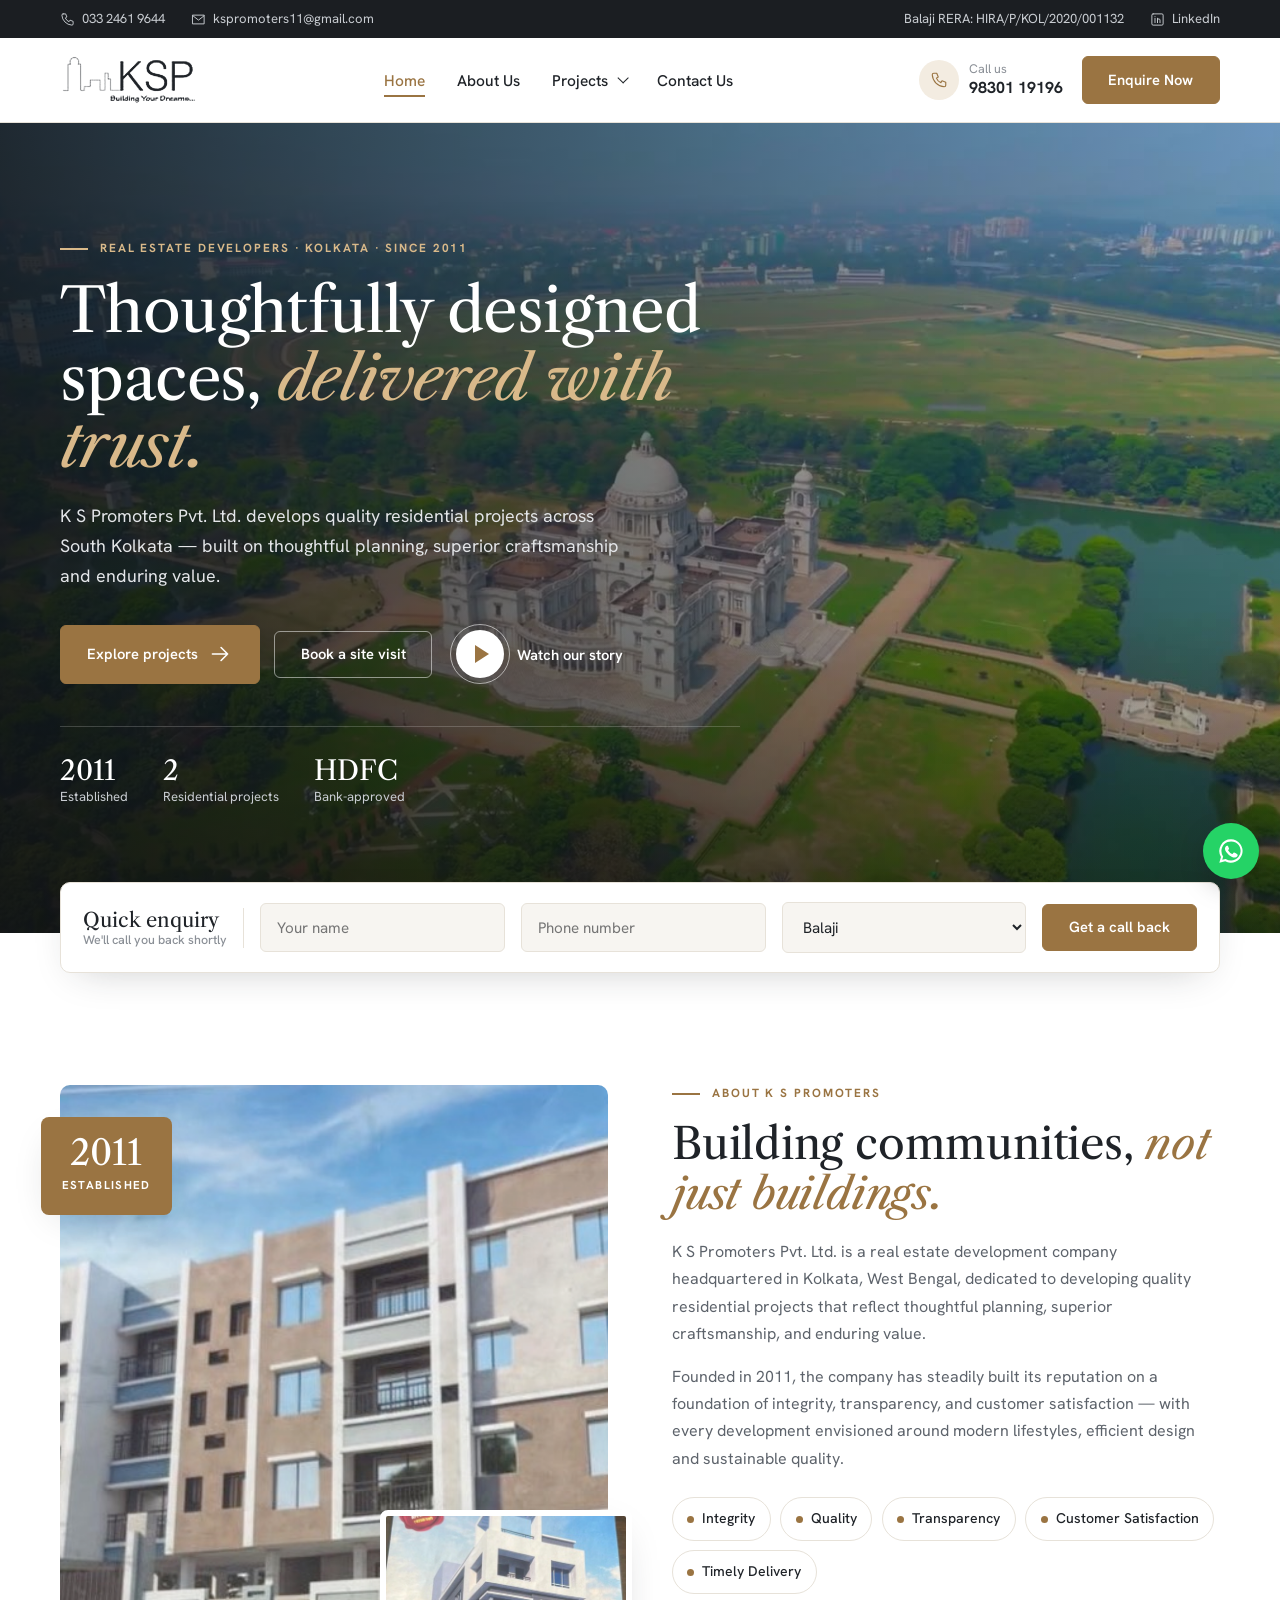
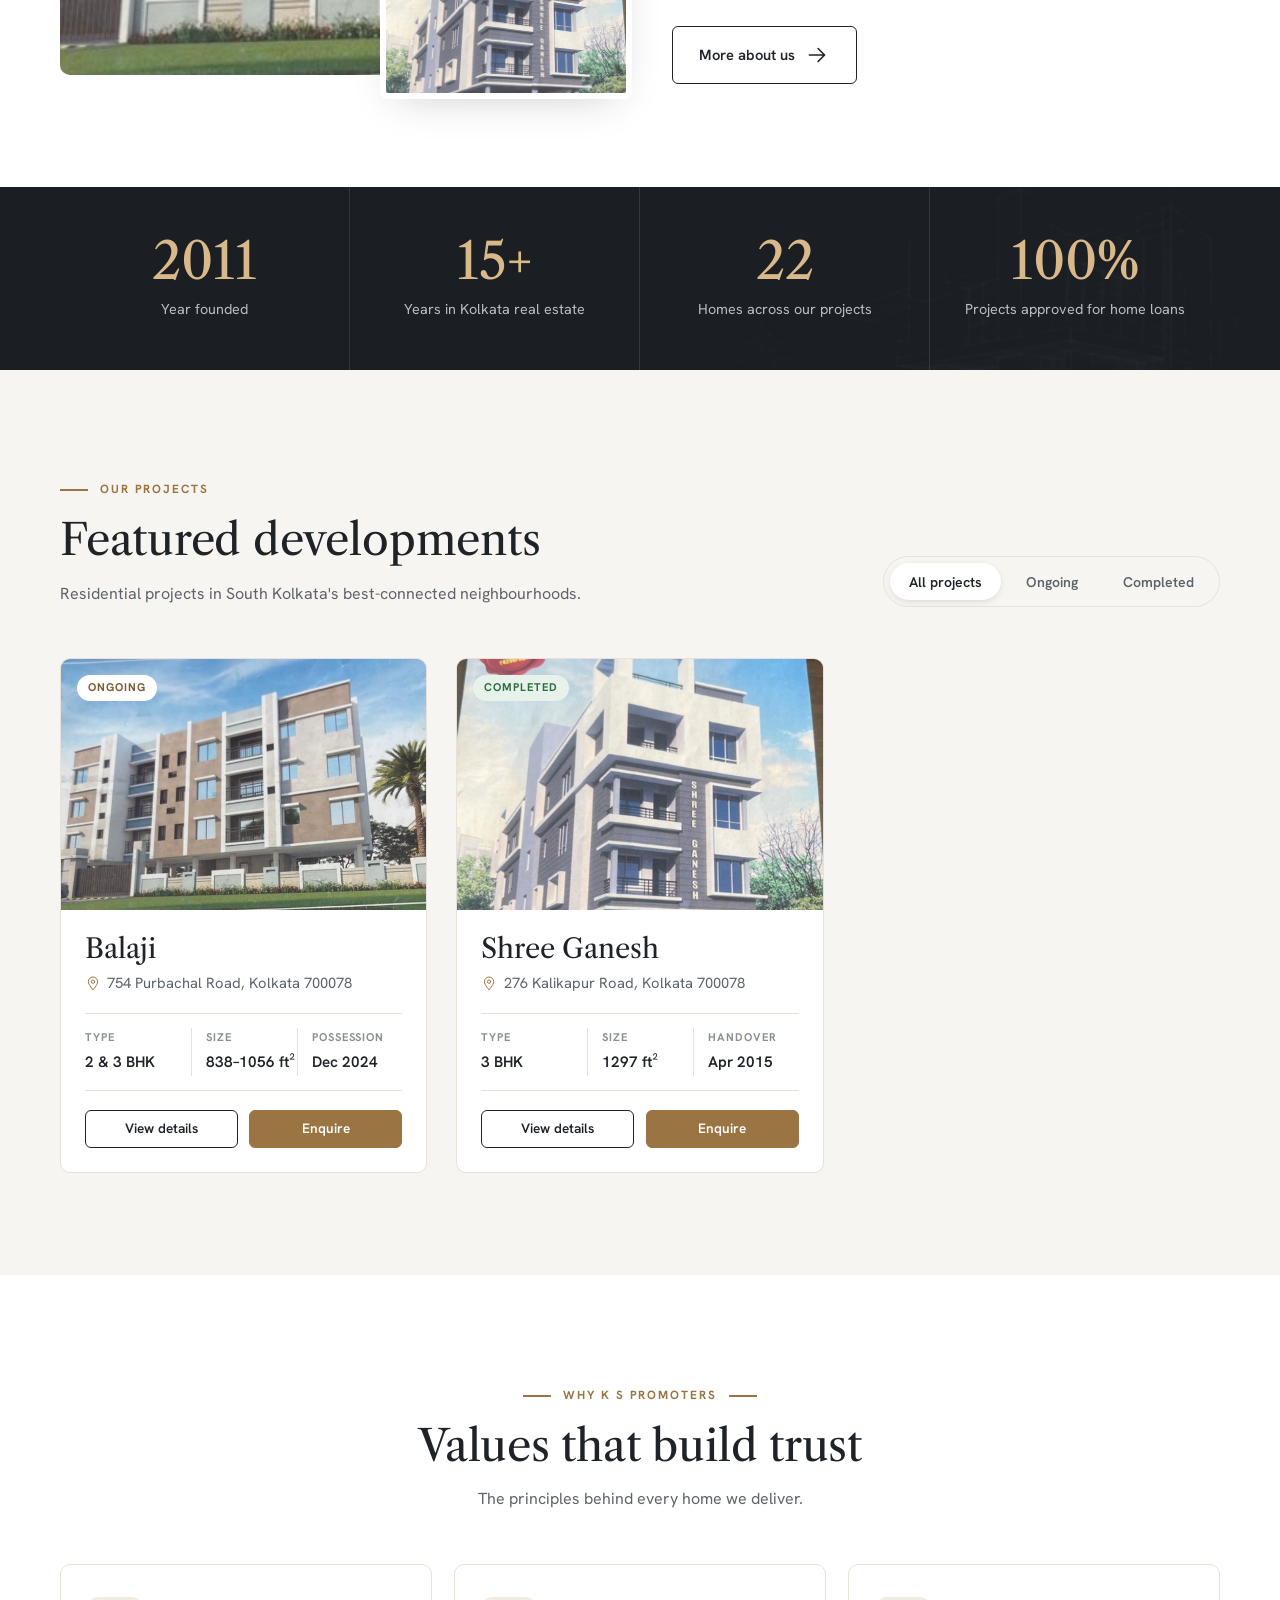
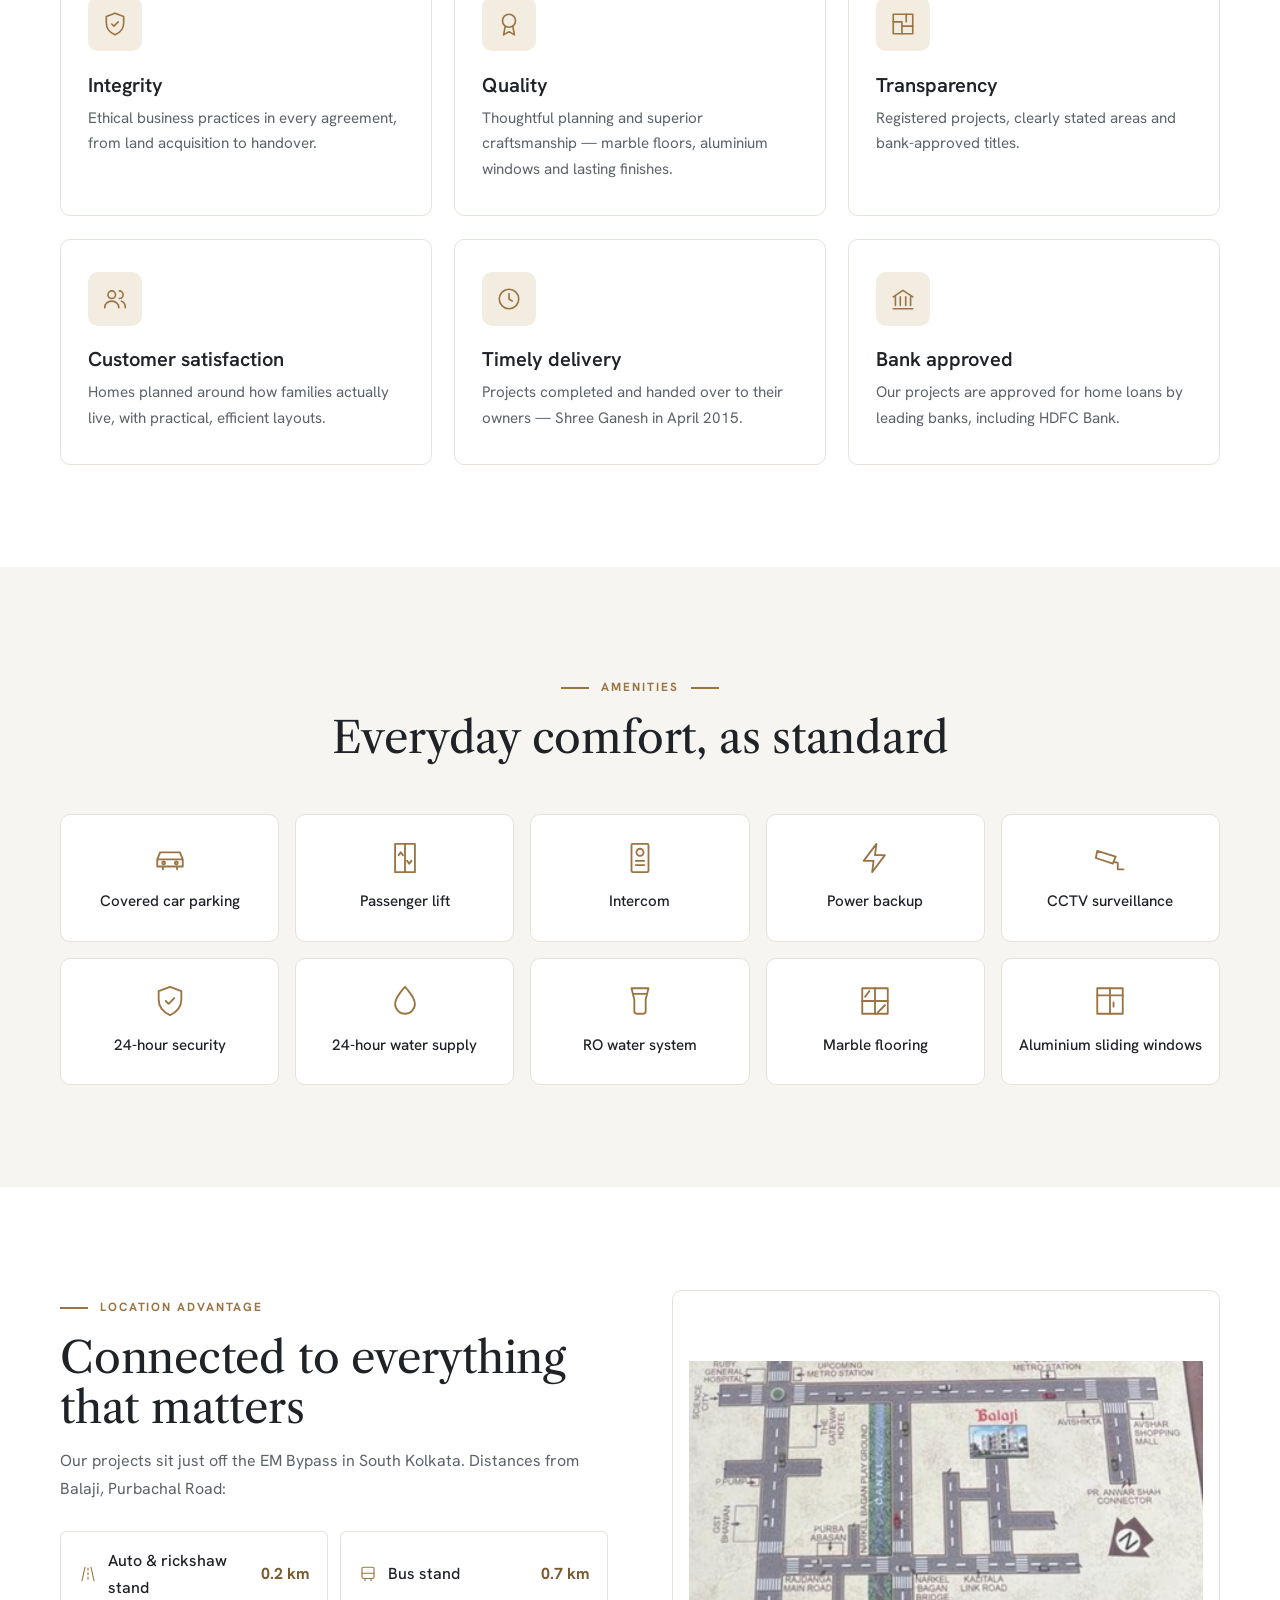
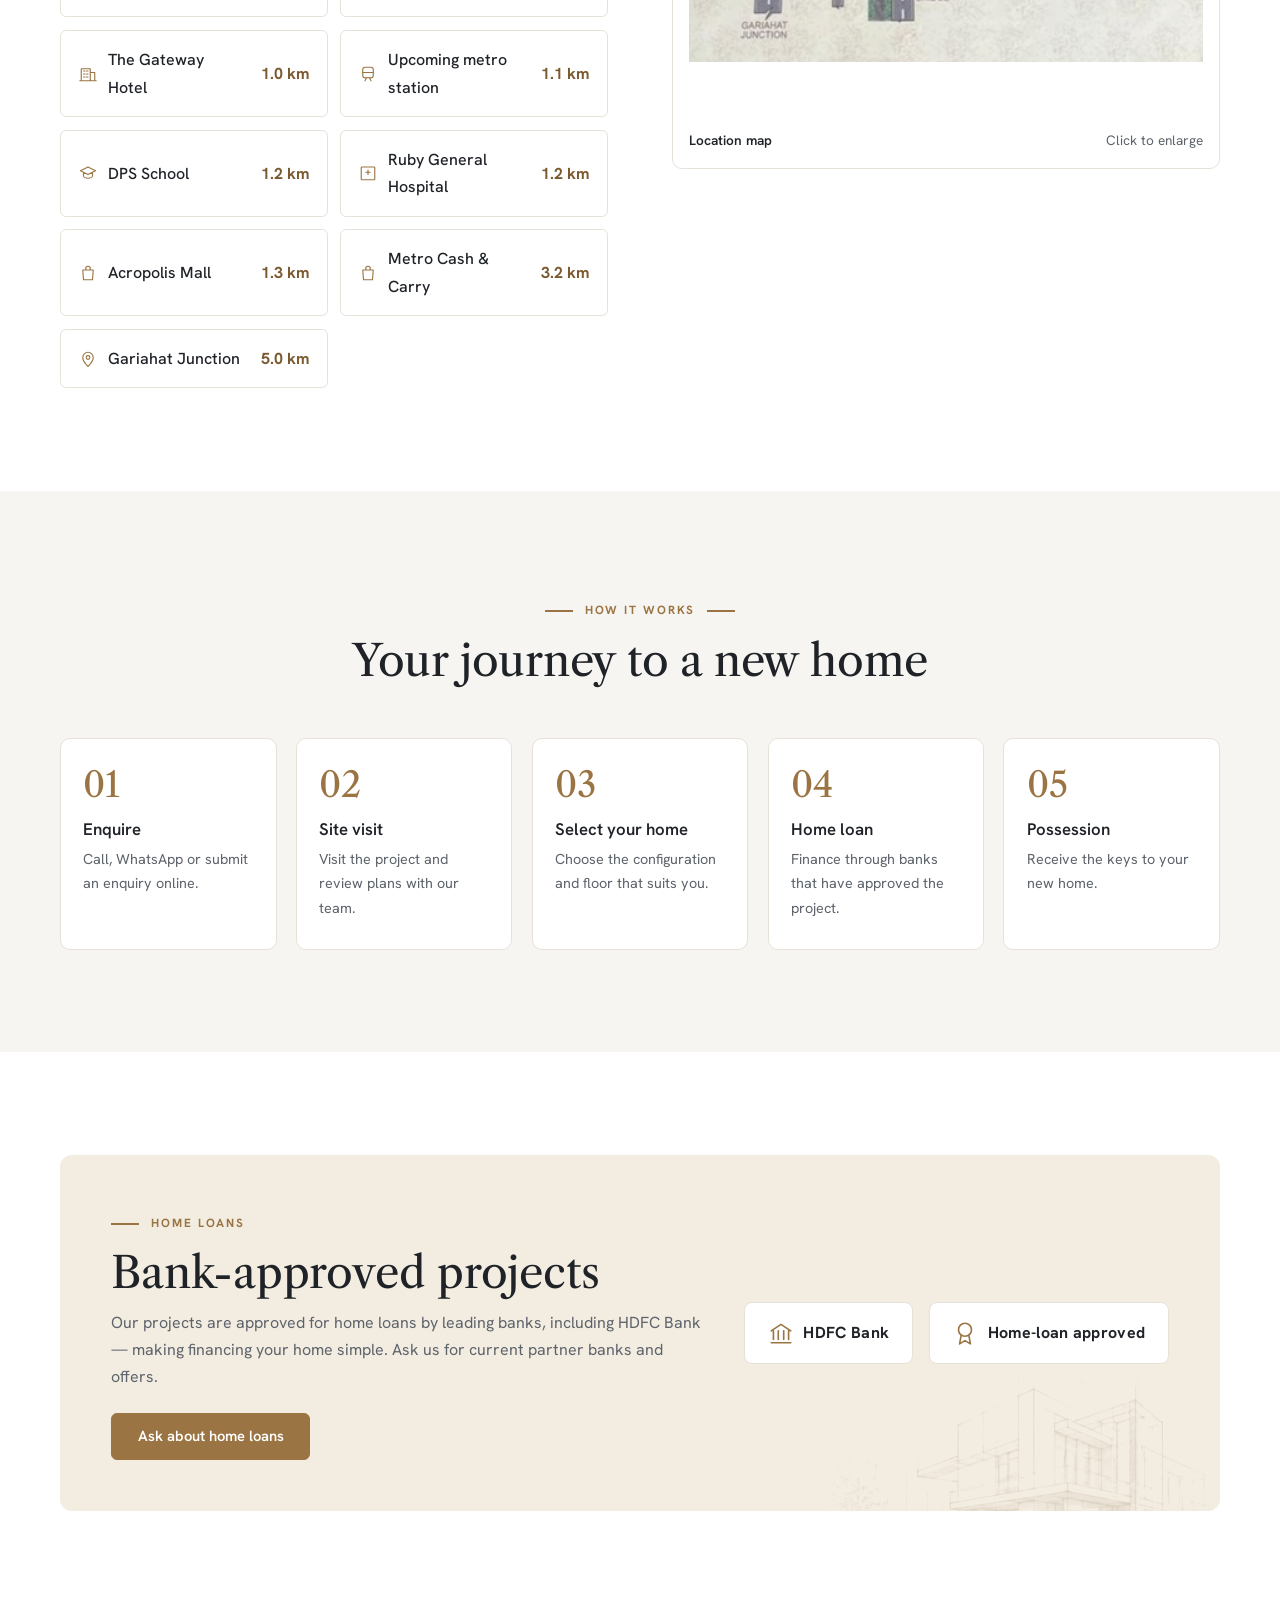
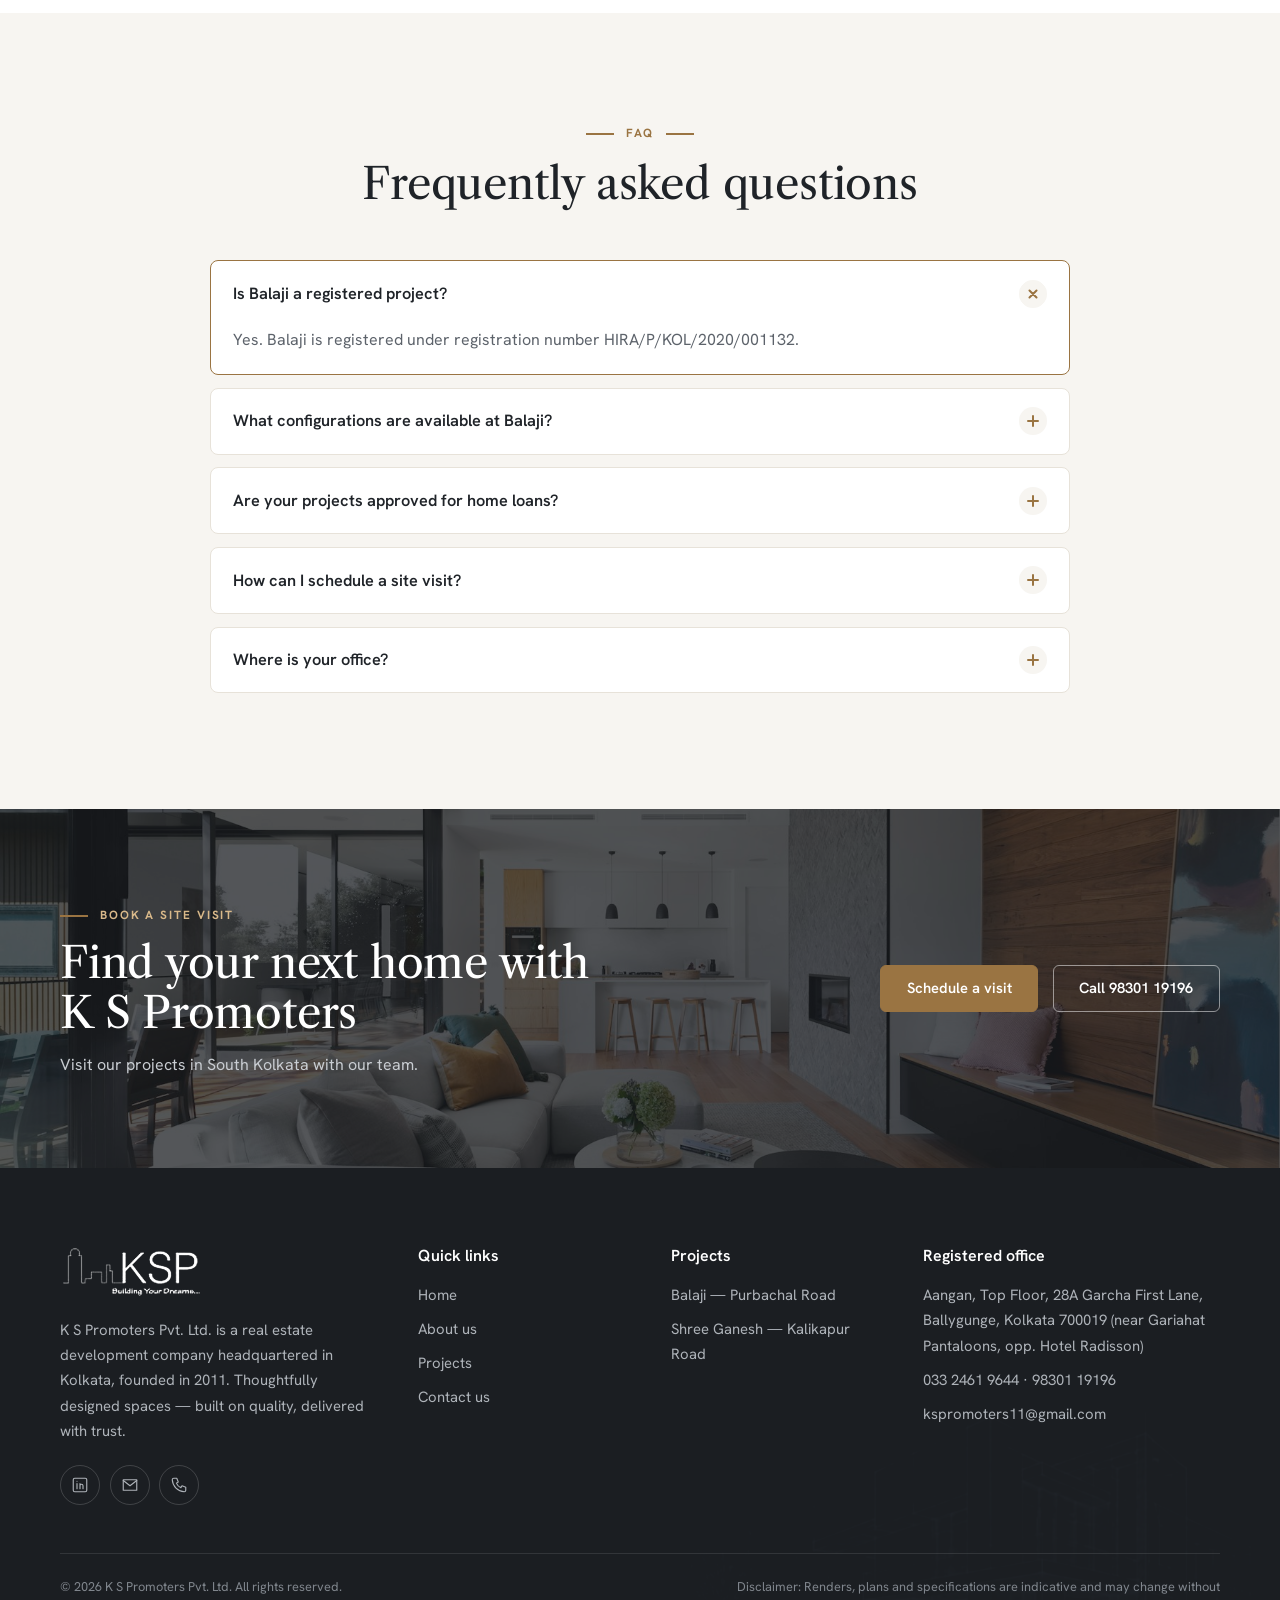
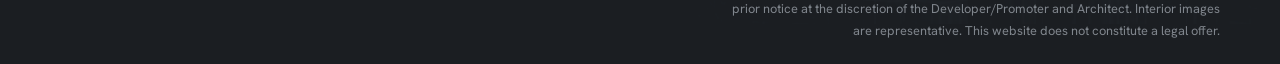
==== commit 6050fcdc: "Add video hero and brand film" ====
--- a/index.html
+++ b/index.html
@@ -69,22 +69,19 @@
   </div>
 </div></header>
 <main>
-<section class="hero"><div class="wrap">
-  <div class="rv">
+<section class="hero vid">
+  <video class="hero-video" autoplay muted loop playsinline preload="auto" poster="assets/video/hero-poster.jpg" aria-hidden="true">
+    <source src="assets/video/hero-960.mp4" type="video/mp4" media="(max-width: 900px)">
+    <source src="assets/video/hero-1280.mp4" type="video/mp4">
+  </video>
+  <div class="wrap"><div class="hero-copy rv">
     <span class="eyebrow">Real estate developers · Kolkata · Since 2011</span>
     <h1 class="h1">Thoughtfully designed spaces, <em>delivered with trust.</em></h1>
     <p class="lead">K S Promoters Pvt. Ltd. develops quality residential projects across South Kolkata — built on thoughtful planning, superior craftsmanship and enduring value.</p>
-    <div class="actions"><a class="btn" href="projects.html">Explore projects <svg class="i" aria-hidden="true"><use href="#i-arrow"/></svg></a><a class="btn outline" href="contact.html" data-enquire>Book a site visit</a></div>
+    <div class="actions"><a class="btn" href="projects.html">Explore projects <svg class="i" aria-hidden="true"><use href="#i-arrow"/></svg></a><a class="btn ghost-w" href="contact.html" data-enquire>Book a site visit</a><button class="play" type="button" data-film><i></i>Watch our story</button></div>
     <div class="trust"><div><b>2011</b>Established</div><div><b>2</b>Residential projects</div><div><b>HDFC</b>Bank-approved</div></div>
-  </div>
-  <div class="slider rv d1">
-    <div class="dots"><button class="on" aria-label="Balaji"></button><button aria-label="Shree Ganesh"></button></div>
-    <div class="slide on"><img src="assets/balaji-hero.jpg" alt="Balaji residential project, Purbachal Road" fetchpriority="high"><span class="badge top">Ongoing · RERA registered</span>
-      <div class="cap"><div><small>Balaji · Purbachal Road</small><b>2 &amp; 3 BHK Apartments</b><span>838 – 1056 sq.ft.</span></div><a class="btn sm" href="balaji.html">View project</a></div></div>
-    <div class="slide"><img src="assets/sg-render.jpg" alt="Shree Ganesh, Kalikapur Road" style="object-position:50% 30%"><span class="badge top done">Completed · April 2015</span>
-      <div class="cap"><div><small>Shree Ganesh · Kalikapur Road</small><b>South-facing 3 BHK Homes</b><span>1297 sq.ft. · G+3</span></div><a class="btn sm outline" href="shree-ganesh.html">View project</a></div></div>
-  </div>
-</div></section>
+  </div></div>
+</section>
 
 <div class="qbar"><div class="wrap">
   <form class="enquiry rv">
@@ -229,6 +226,10 @@
   </div>
   <div class="bot"><p>© <span class="yr-now"></span> K S Promoters Pvt. Ltd. All rights reserved.</p><p>Disclaimer: Renders, plans and specifications are indicative and may change without prior notice at the discretion of the Developer/Promoter and Architect. Interior images are representative. This website does not constitute a legal offer.</p></div>
 </div></footer>
+<dialog class="film" aria-label="K S Promoters film">
+  <button class="x" aria-label="Close">×</button>
+  <video controls playsinline preload="none" poster="assets/video/film-poster.jpg"><source src="assets/video/ksp-film.mp4" type="video/mp4"></video>
+</dialog>
 <dialog class="enq" aria-labelledby="enq-t">
   <button class="x" aria-label="Close">×</button>
   <form class="form enquiry">
--- a/style.css
+++ b/style.css
@@ -97,23 +97,10 @@
 .trust div{font-size:.82rem;color:var(--slate);line-height:1.35}
 .trust b{display:block;font:400 1.7rem/1.1 var(--serif);color:var(--ink);margin-bottom:.15rem}
 
-/* slider */
-.slider{position:relative;border-radius:10px;overflow:hidden;box-shadow:0 30px 60px -30px rgba(31,35,40,.45);aspect-ratio:4/3.3;background:var(--ink)}
-.slide{position:absolute;inset:0;opacity:0;transition:opacity 1s ease}
-.slide.on{opacity:1}
-.slide img{width:100%;height:100%;object-fit:cover;transform:scale(1.06);transition:transform 6s ease}
-.slide.on img{transform:scale(1)}
-.slide .cap{position:absolute;left:1.2rem;right:1.2rem;bottom:1.2rem;background:#ffffffef;backdrop-filter:blur(6px);border-radius:var(--r);padding:1rem 1.2rem;display:flex;justify-content:space-between;align-items:center;gap:1rem}
-.slide .cap small{display:block;font-size:.72rem;color:var(--muted);text-transform:uppercase;letter-spacing:.1em;font-weight:700}
-.slide .cap b{display:block;font:400 1.35rem/1.2 var(--serif)}
-.slide .cap span{font-size:.88rem;color:var(--slate)}
 .badge{display:inline-flex;align-items:center;gap:.4rem;font:700 .7rem/1 var(--sans);letter-spacing:.08em;text-transform:uppercase;padding:.45rem .7rem;border-radius:99px;background:var(--bronze-l);color:var(--bronze-d)}
 .badge.done{background:#e7f2ea;color:#2f6b43}
 .badge.top{position:absolute;top:1rem;left:1rem;z-index:2;background:#fff}
 .badge.top.done{background:#e7f2ea}
-.dots{position:absolute;top:1.1rem;right:1rem;display:flex;gap:.4rem;z-index:2}
-.dots button{width:28px;height:4px;border:0;border-radius:2px;background:#ffffff80;cursor:pointer;padding:0}
-.dots button.on{background:#fff}
 
 /* quick enquiry bar */
 .qbar{position:relative;z-index:5;margin-top:-3.2rem}
@@ -402,3 +389,38 @@
 .split.pd{grid-template-columns:1.6fr 1fr}
 .split.pd>*{min-width:0}
 @media (max-width:980px){.split.pd{grid-template-columns:1fr}}
+
+/* video hero */
+.hero.vid{min-height:min(90svh,820px);display:flex;align-items:center;background:#111;padding:clamp(4rem,8vw,6rem) 0 clamp(6rem,9vw,8rem)}
+.hero.vid::before{content:"";position:absolute;inset:0;z-index:1;width:auto;aspect-ratio:auto;opacity:1;background:linear-gradient(90deg,rgba(17,19,22,.88) 0%,rgba(17,19,22,.6) 45%,rgba(17,19,22,.2) 100%),linear-gradient(0deg,rgba(17,19,22,.55),transparent 40%)}
+.hero.vid::after{display:none}
+.hero-video{position:absolute;inset:0;width:100%;height:100%;object-fit:cover}
+.hero.vid .wrap{display:block;position:relative;z-index:2;width:100%}
+.hero-copy{max-width:680px}
+.hero.vid .eyebrow{color:#d9b98a}
+.hero.vid .eyebrow::before{background:#d9b98a}
+.hero.vid .h1{color:#fff}
+.hero.vid .h1 em{color:#d9b98a}
+.hero.vid .lead{color:#e3e5e8}
+.hero.vid .actions{align-items:center}
+.hero.vid .trust{border-color:#ffffff30}
+.hero.vid .trust div{color:#c9cdd2}
+.hero.vid .trust b{color:#fff}
+.play{display:inline-flex;align-items:center;gap:.8rem;background:none;border:0;color:#fff;font:600 .92rem var(--sans);cursor:pointer;padding:.4rem .6rem}
+.play i{position:relative;width:48px;height:48px;border-radius:50%;background:#fff;flex:none}
+.play i::before{content:"";position:absolute;left:19px;top:15px;border-left:14px solid var(--bronze);border-top:9px solid transparent;border-bottom:9px solid transparent}
+.play i::after{content:"";position:absolute;inset:-6px;border-radius:50%;border:1.5px solid #ffffff90;animation:ring 2.2s ease-out infinite}
+@keyframes ring{from{transform:scale(.9);opacity:1}to{transform:scale(1.35);opacity:0}}
+.film-thumb{position:relative;display:block;width:100%;border:0;padding:0;border-radius:10px;overflow:hidden;cursor:pointer;aspect-ratio:16/9;background:#111;box-shadow:var(--shadow)}
+.film-thumb img{width:100%;height:100%;object-fit:cover;transition:transform .8s var(--ease)}
+.film-thumb:hover img{transform:scale(1.04)}
+.film-thumb::after{content:"";position:absolute;inset:0;background:rgba(17,19,22,.25)}
+.film-thumb .play.big{position:absolute;left:50%;top:50%;transform:translate(-50%,-50%);z-index:1;padding:0}
+.play.big i{width:76px;height:76px}
+.play.big i::before{left:30px;top:24px;border-left-width:22px;border-top-width:14px;border-bottom-width:14px}
+.film-thumb .dur{position:absolute;right:1rem;bottom:1rem;z-index:1;background:#000a;color:#fff;font:600 .8rem var(--sans);padding:.3rem .6rem;border-radius:4px}
+dialog.film{margin:auto;border:0;padding:0;background:#000;width:min(94vw,1100px);border-radius:10px;overflow:visible}
+dialog.film::backdrop{background:#0b0c0ef2}
+dialog.film video{display:block;width:100%;aspect-ratio:16/9;border-radius:10px;background:#000}
+dialog.film .x{position:absolute;right:0;top:-48px;width:40px;height:40px;border-radius:50%;border:1px solid #ffffff55;background:none;color:#fff;font-size:1.3rem;cursor:pointer}
+@media (max-width:640px){.hero.vid{min-height:auto}.hero.vid::before{background:rgba(17,19,22,.68)}}
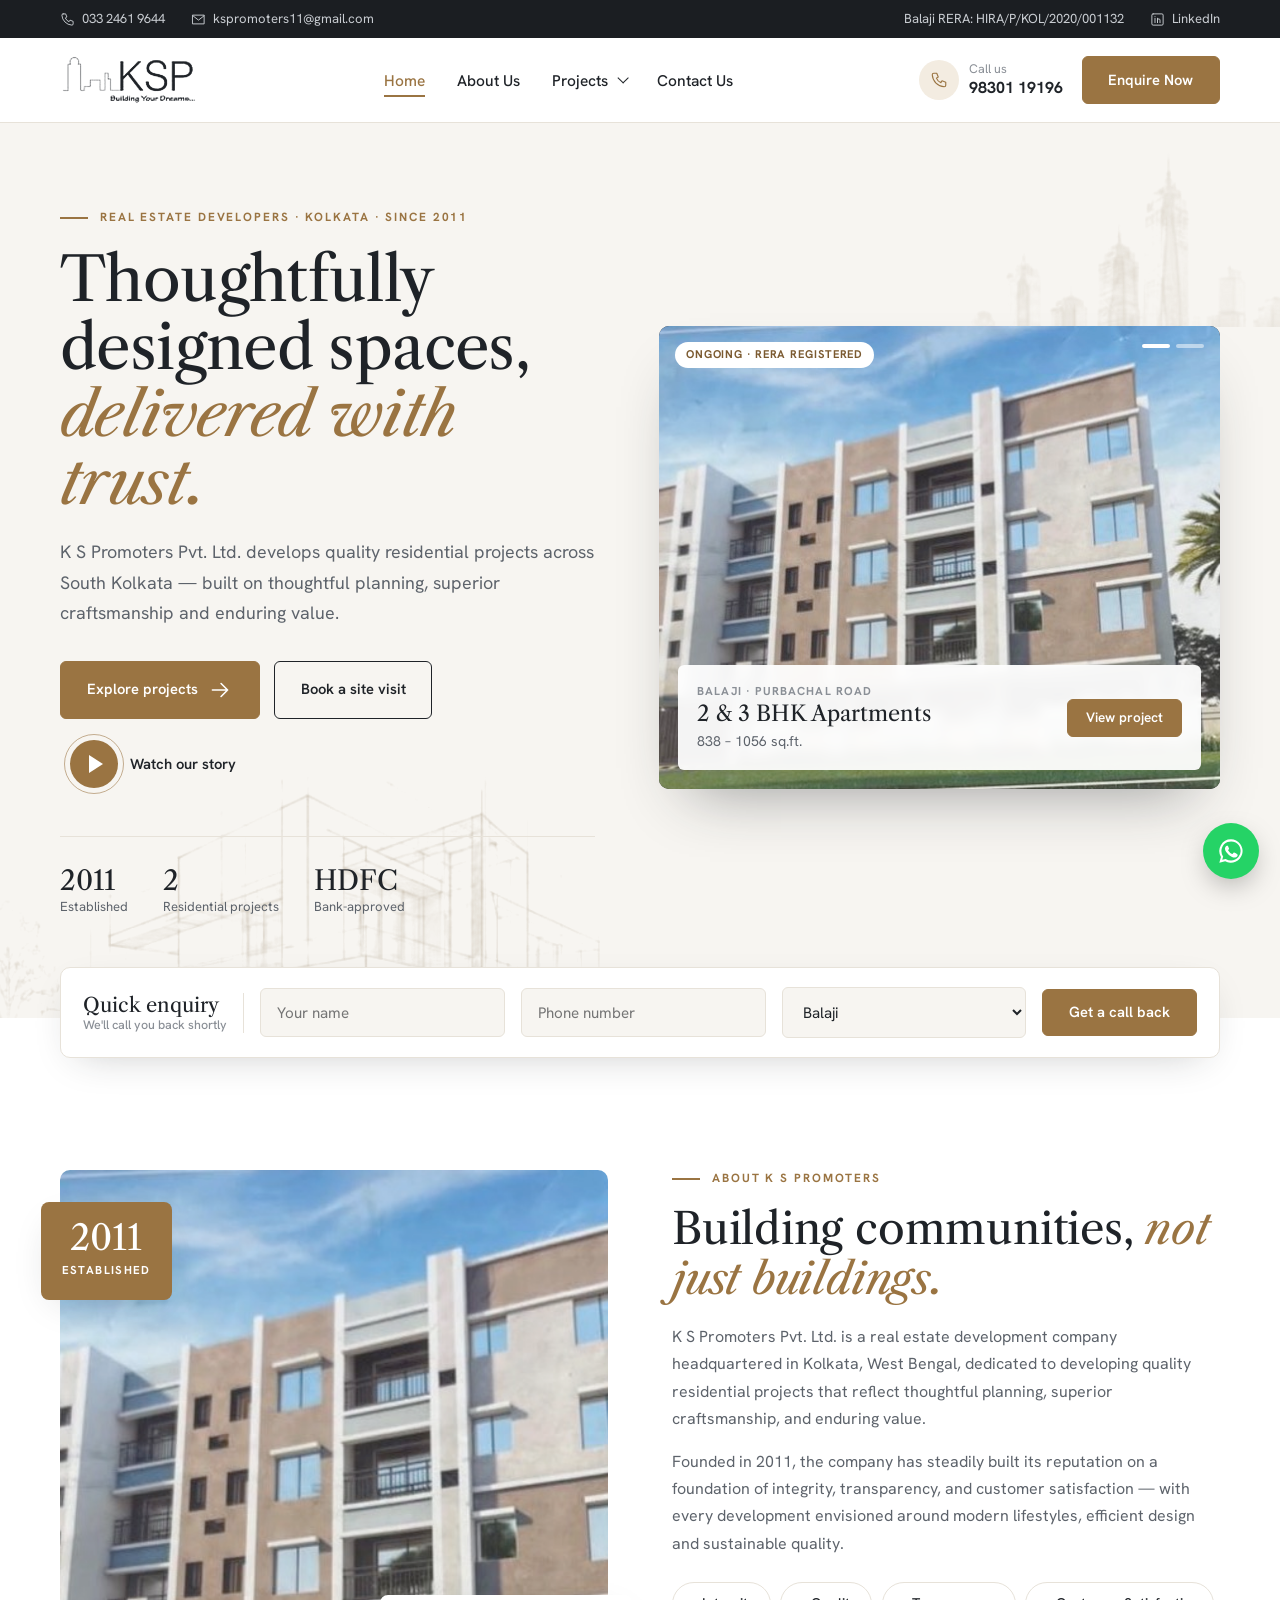
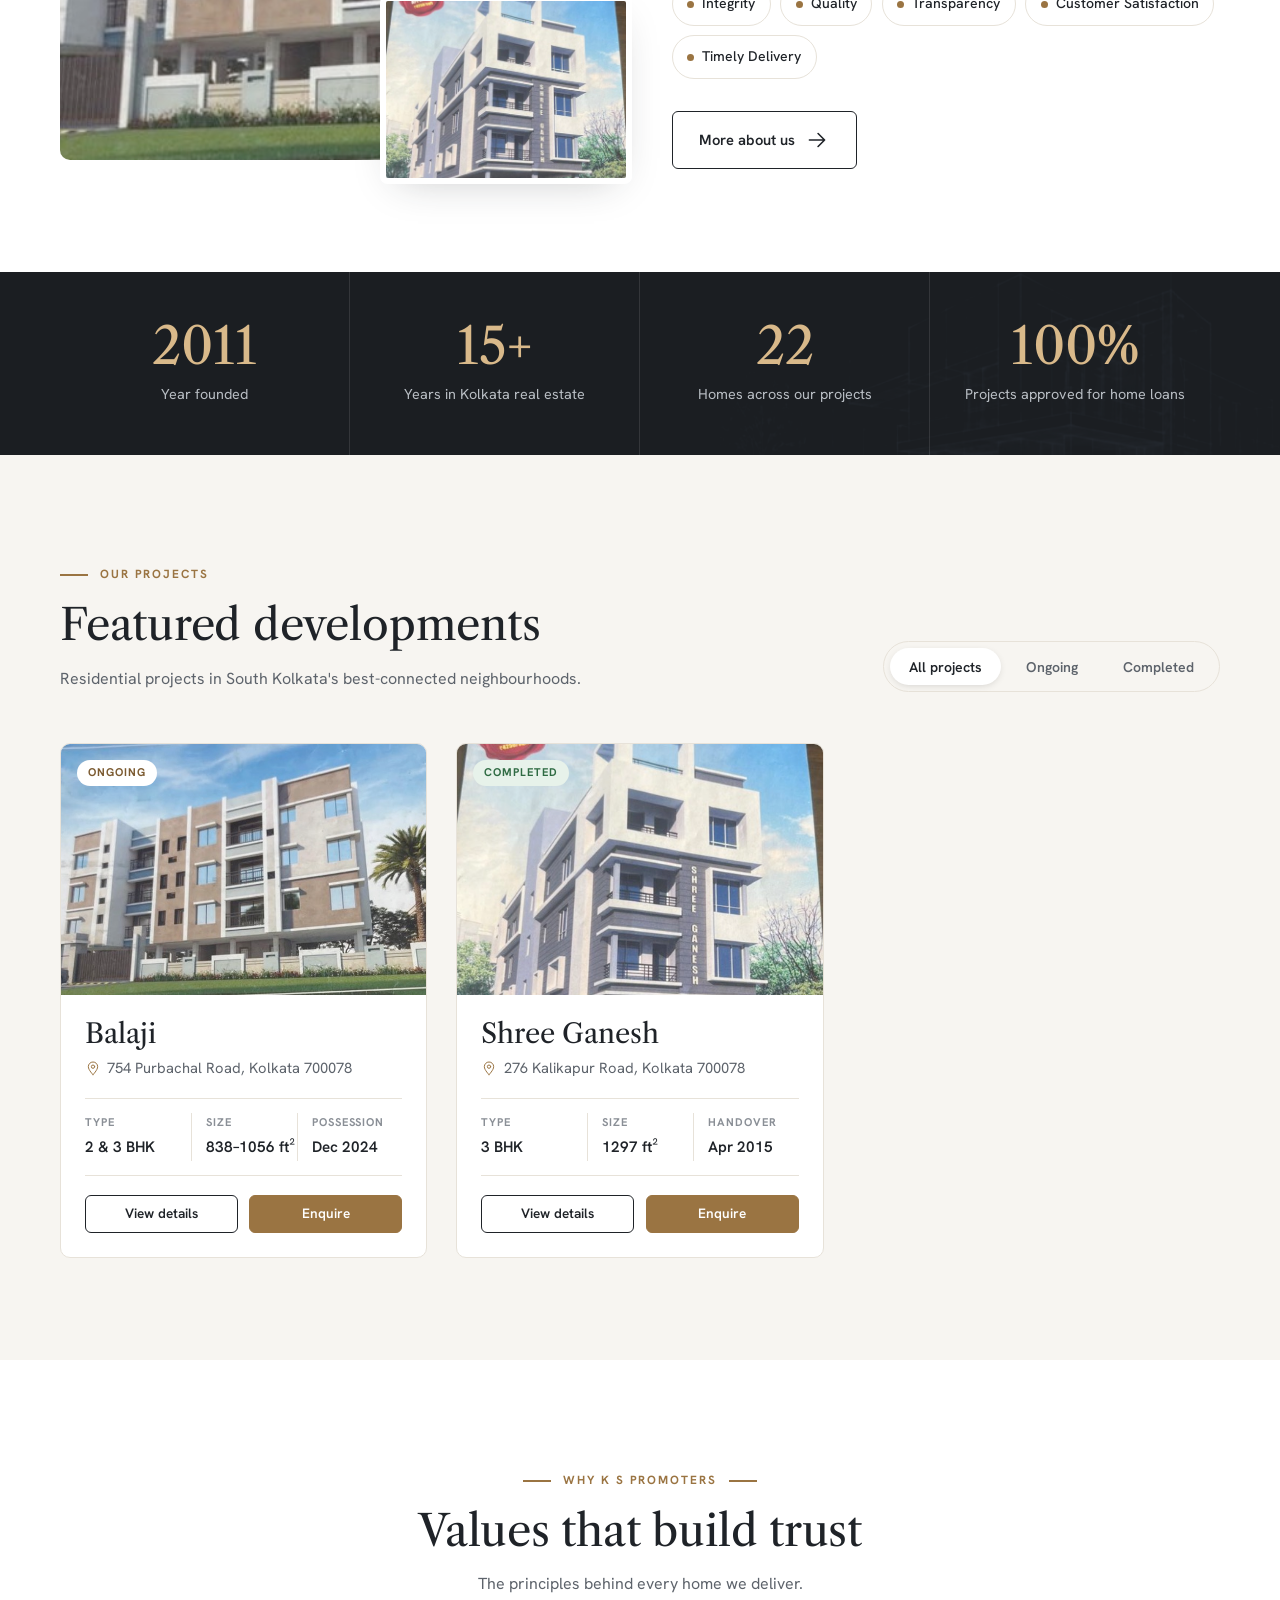
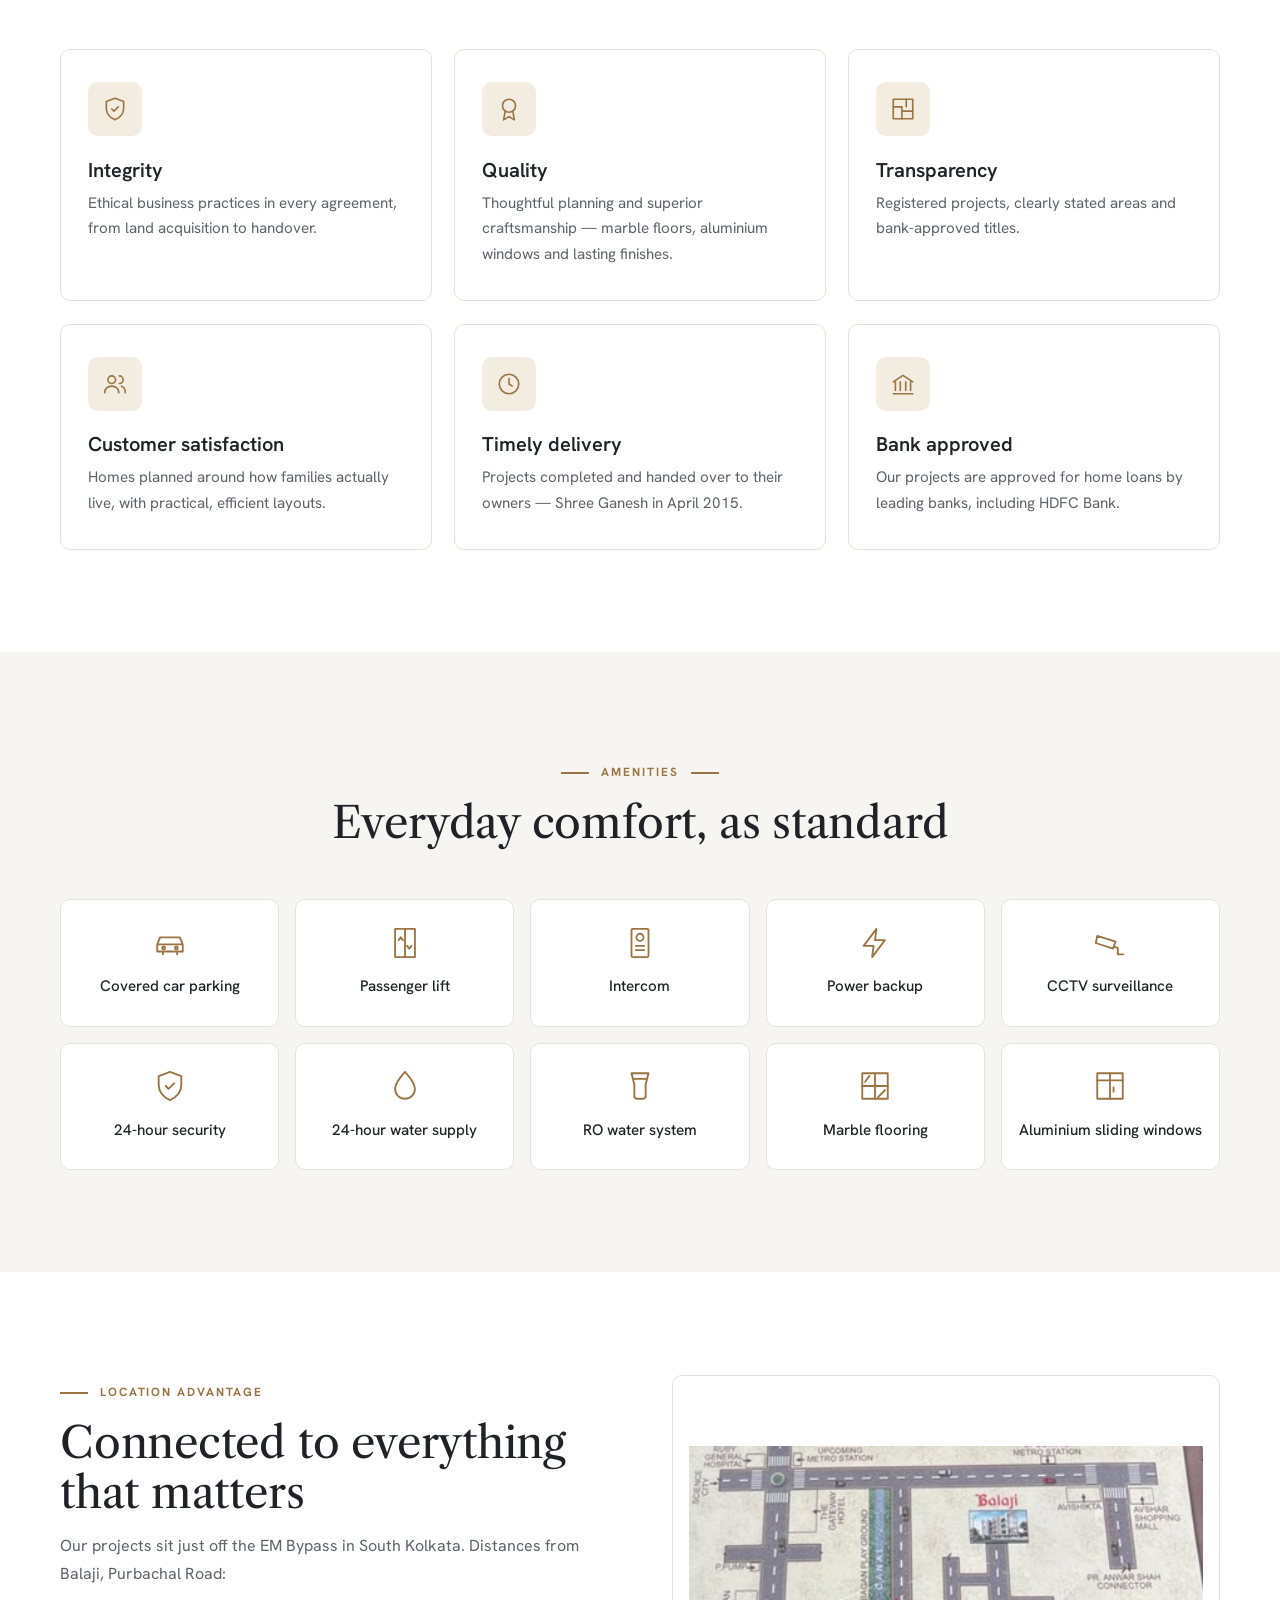
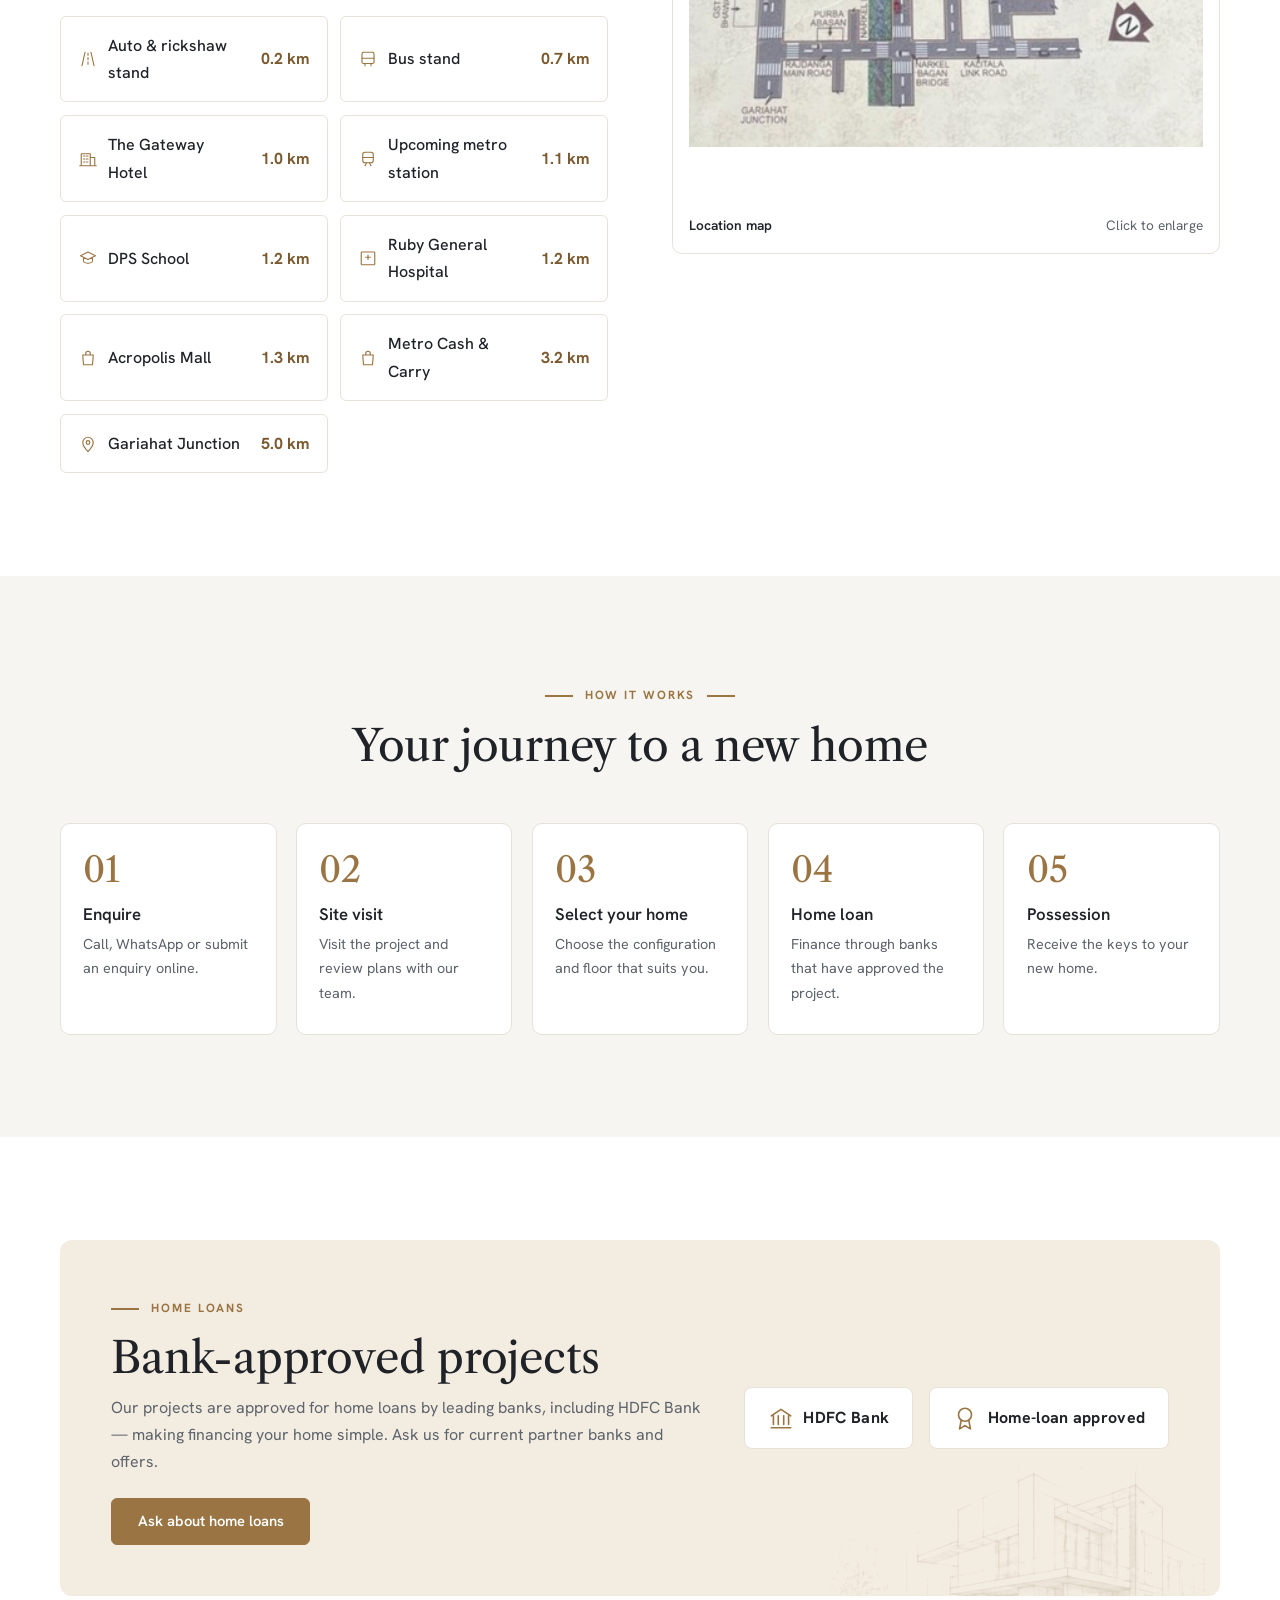
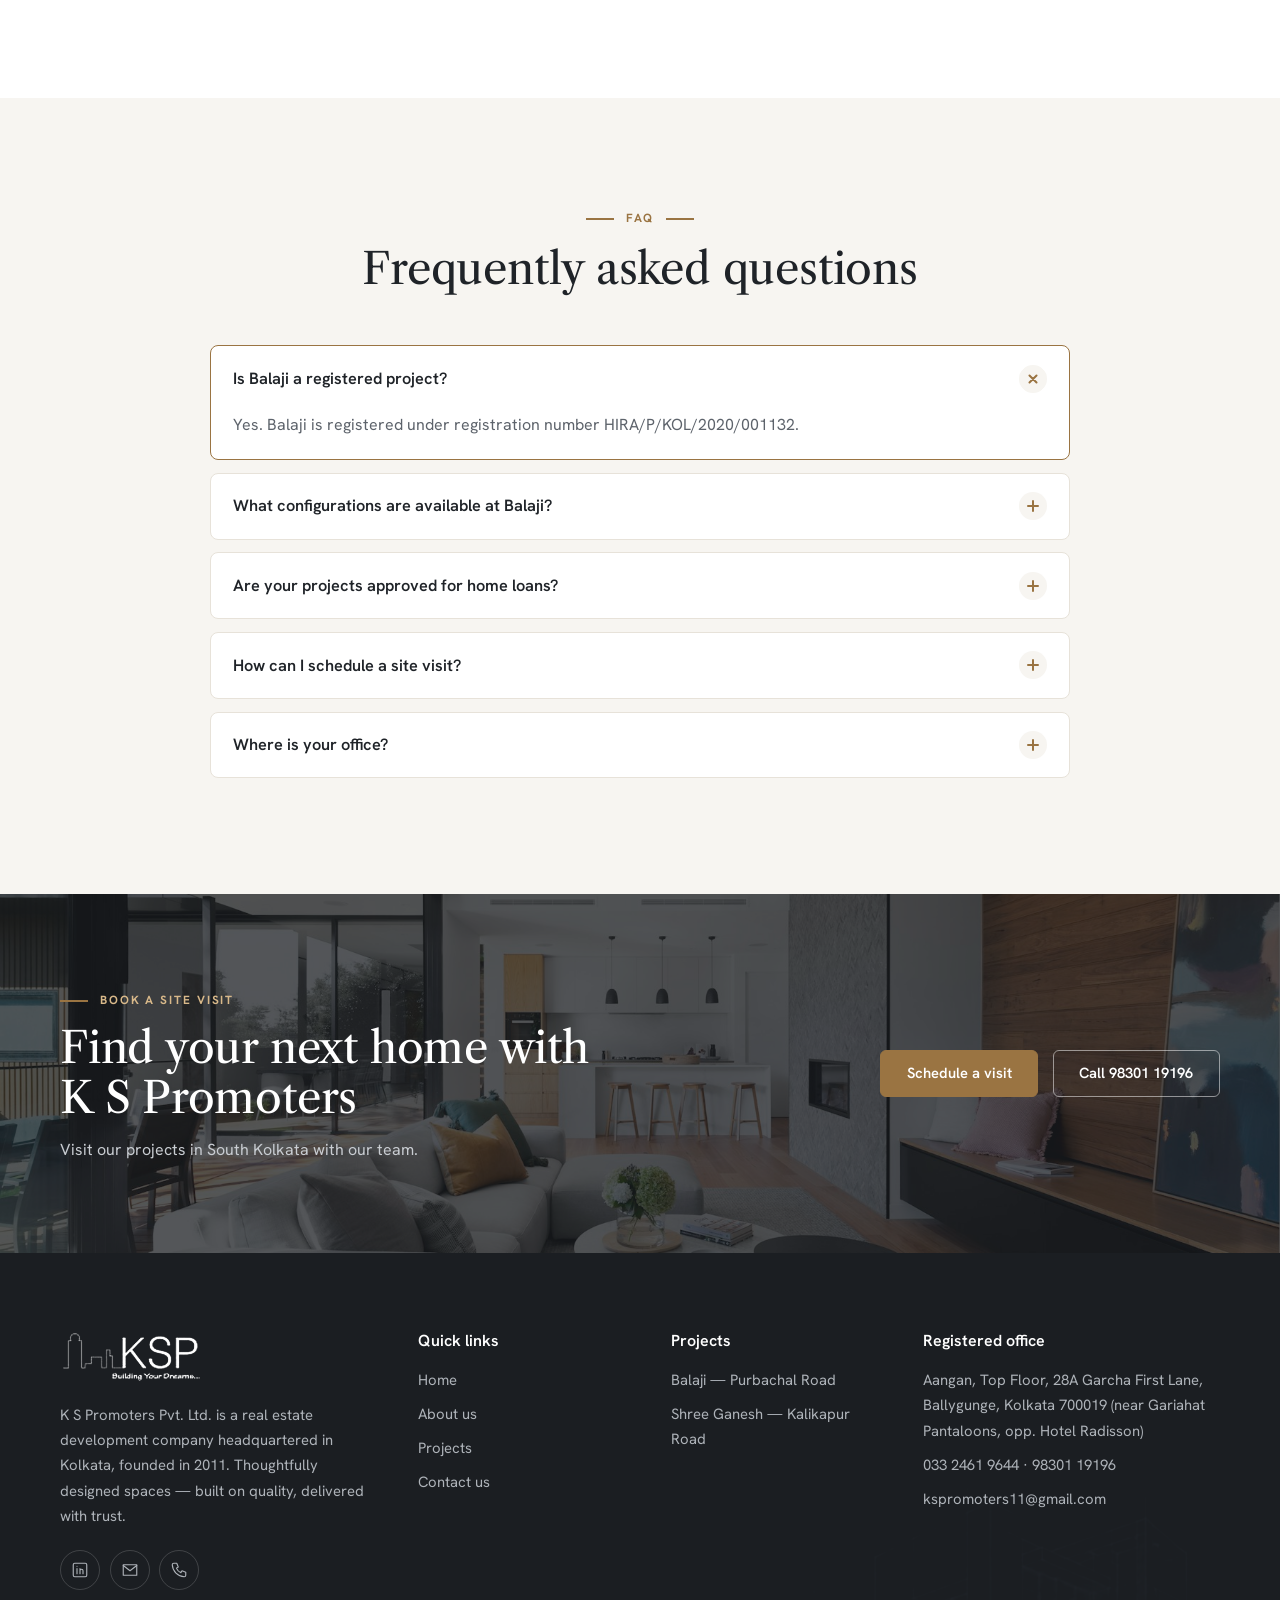
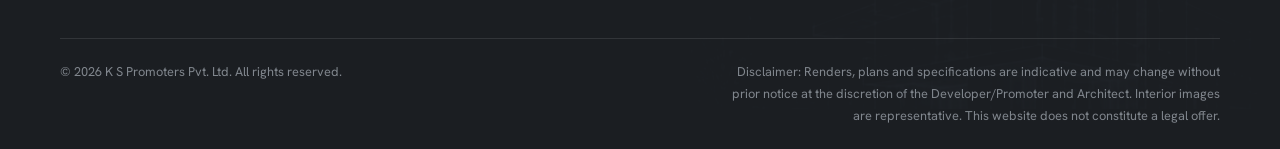
==== commit af073f44: "Separate intro video with skip; restore project slider hero" ====
--- a/index.html
+++ b/index.html
@@ -65,23 +65,37 @@
   <div class="hd-cta">
     <a class="hd-phone" href="tel:+919830119196"><span class="ic"><svg class="i" aria-hidden="true"><use href="#i-phone"/></svg></span><span>Call us<b>98301 19196</b></span></a>
     <a class="btn" href="contact.html" data-enquire>Enquire Now</a>
+    <a class="hd-call" href="tel:+919830119196" aria-label="Call 98301 19196"><svg class="i" aria-hidden="true"><use href="#i-phone"/></svg></a>
     <button class="burger" aria-label="Menu" aria-expanded="false" aria-controls="nav"><span></span></button>
   </div>
 </div></header>
 <main>
-<section class="hero vid">
-  <video class="hero-video" autoplay muted loop playsinline preload="auto" poster="assets/video/hero-poster.jpg" aria-hidden="true">
-    <source src="assets/video/hero-960.mp4" type="video/mp4" media="(max-width: 900px)">
-    <source src="assets/video/hero-1280.mp4" type="video/mp4">
+<div class="intro" id="intro" role="dialog" aria-label="K S Promoters intro video">
+  <video autoplay muted playsinline preload="auto" poster="assets/video/hero-poster.jpg">
+    <source src="assets/video/intro-960.mp4" type="video/mp4" media="(max-width: 900px)">
+    <source src="assets/video/intro-1280.mp4" type="video/mp4">
   </video>
-  <div class="wrap"><div class="hero-copy rv">
+  <img class="intro-logo" src="assets/ksp-logo-white.png" alt="K S Promoters">
+  <div class="intro-ui"><button class="intro-sound" type="button">Sound on</button><button class="intro-skip" type="button">Skip intro <span aria-hidden="true">→</span></button></div>
+  <div class="intro-bar"><i></i></div>
+</div>
+<script>if(sessionStorage.kspIntro||matchMedia('(prefers-reduced-motion: reduce)').matches||(navigator.connection&&navigator.connection.saveData))document.getElementById('intro').remove();else document.documentElement.classList.add('intro-lock')</script>
+<section class="hero"><div class="wrap">
+  <div class="rv">
     <span class="eyebrow">Real estate developers · Kolkata · Since 2011</span>
     <h1 class="h1">Thoughtfully designed spaces, <em>delivered with trust.</em></h1>
     <p class="lead">K S Promoters Pvt. Ltd. develops quality residential projects across South Kolkata — built on thoughtful planning, superior craftsmanship and enduring value.</p>
-    <div class="actions"><a class="btn" href="projects.html">Explore projects <svg class="i" aria-hidden="true"><use href="#i-arrow"/></svg></a><a class="btn ghost-w" href="contact.html" data-enquire>Book a site visit</a><button class="play" type="button" data-film><i></i>Watch our story</button></div>
+    <div class="actions"><a class="btn" href="projects.html">Explore projects <svg class="i" aria-hidden="true"><use href="#i-arrow"/></svg></a><a class="btn outline" href="contact.html" data-enquire>Book a site visit</a><button class="play dark" type="button" data-film><i></i>Watch our story</button></div>
     <div class="trust"><div><b>2011</b>Established</div><div><b>2</b>Residential projects</div><div><b>HDFC</b>Bank-approved</div></div>
-  </div></div>
-</section>
+  </div>
+  <div class="slider rv d1">
+    <div class="dots"><button class="on" aria-label="Balaji"></button><button aria-label="Shree Ganesh"></button></div>
+    <div class="slide on"><img src="assets/balaji-hero.jpg" alt="Balaji residential project, Purbachal Road" fetchpriority="high"><span class="badge top">Ongoing · RERA registered</span>
+      <div class="cap"><div><small>Balaji · Purbachal Road</small><b>2 &amp; 3 BHK Apartments</b><span>838 – 1056 sq.ft.</span></div><a class="btn sm" href="balaji.html">View project</a></div></div>
+    <div class="slide"><img src="assets/sg-render.jpg" alt="Shree Ganesh, Kalikapur Road" style="object-position:50% 30%"><span class="badge top done">Completed · April 2015</span>
+      <div class="cap"><div><small>Shree Ganesh · Kalikapur Road</small><b>South-facing 3 BHK Homes</b><span>1297 sq.ft. · G+3</span></div><a class="btn sm outline" href="shree-ganesh.html">View project</a></div></div>
+  </div>
+</div></section>
 
 <div class="qbar"><div class="wrap">
   <form class="enquiry rv">
@@ -244,6 +258,11 @@
 <p class="note">By submitting, you agree to be contacted by K S Promoters about your enquiry.</p>
   </form>
 </dialog>
+<nav class="mbar" aria-label="Quick actions">
+  <a href="tel:+919830119196"><svg class="i" aria-hidden="true"><use href="#i-phone"/></svg><span>Call</span></a>
+  <a href="https://wa.me/919830119196?text=Hi%2C%20I%27m%20interested%20in%20a%20K%20S%20Promoters%20property." target="_blank" rel="noopener"><svg viewBox="0 0 24 24"><path d="M12 2a10 10 0 00-8.6 15.1L2 22l5-1.3A10 10 0 1012 2zm0 18.2a8.2 8.2 0 01-4.2-1.2l-.3-.2-3 .8.8-2.9-.2-.3A8.2 8.2 0 1112 20.2zm4.5-6.1c-.2-.1-1.5-.7-1.7-.8s-.4-.1-.6.1-.7.8-.8 1-.3.2-.5.1a6.7 6.7 0 01-3.3-2.9c-.3-.4.2-.4.7-1.3a.4.4 0 000-.4l-.8-1.9c-.2-.5-.4-.4-.6-.4h-.5a1 1 0 00-.7.3 3 3 0 00-.9 2.2 5.2 5.2 0 001.1 2.8 11.9 11.9 0 004.6 4c1.7.7 2.4.8 3.2.7a2.8 2.8 0 001.8-1.3 2.3 2.3 0 00.2-1.3c-.1-.1-.3-.2-.5-.3z"/></svg><span>WhatsApp</span></a>
+  <a href="contact.html" data-enquire class="pri"><svg class="i" aria-hidden="true"><use href="#i-mail"/></svg><span>Enquire</span></a>
+</nav>
 <a class="wa" href="https://wa.me/919830119196?text=Hi%2C%20I%27m%20interested%20in%20a%20K%20S%20Promoters%20property." target="_blank" rel="noopener" aria-label="Chat on WhatsApp"><svg viewBox="0 0 24 24"><path d="M12 2a10 10 0 00-8.6 15.1L2 22l5-1.3A10 10 0 1012 2zm0 18.2a8.2 8.2 0 01-4.2-1.2l-.3-.2-3 .8.8-2.9-.2-.3A8.2 8.2 0 1112 20.2zm4.5-6.1c-.2-.1-1.5-.7-1.7-.8s-.4-.1-.6.1-.7.8-.8 1-.3.2-.5.1a6.7 6.7 0 01-3.3-2.9c-.3-.4.2-.4.7-1.3a.4.4 0 000-.4l-.8-1.9c-.2-.5-.4-.4-.6-.4h-.5a1 1 0 00-.7.3 3 3 0 00-.9 2.2 5.2 5.2 0 001.1 2.8 11.9 11.9 0 004.6 4c1.7.7 2.4.8 3.2.7a2.8 2.8 0 001.8-1.3 2.3 2.3 0 00.2-1.3c-.1-.1-.3-.2-.5-.3z"/></svg></a>
 <script src="script.js"></script>
 </body>
--- a/style.css
+++ b/style.css
@@ -110,6 +110,20 @@
 .qbar input,.qbar select{width:100%;border:1px solid var(--line);border-radius:var(--r);padding:.85rem 1rem;font:400 .95rem var(--sans);color:var(--ink);background:var(--soft);outline:0;transition:border-color .2s,background .2s}
 .qbar input:focus,.qbar select:focus{border-color:var(--bronze);background:#fff}
 
+/* slider */
+.slider{position:relative;border-radius:10px;overflow:hidden;box-shadow:0 30px 60px -30px rgba(31,35,40,.45);aspect-ratio:4/3.3;background:var(--ink)}
+.slide{position:absolute;inset:0;opacity:0;transition:opacity 1s ease}
+.slide.on{opacity:1}
+.slide img{width:100%;height:100%;object-fit:cover;transform:scale(1.06);transition:transform 6s ease}
+.slide.on img{transform:scale(1)}
+.slide .cap{position:absolute;left:1.2rem;right:1.2rem;bottom:1.2rem;background:#ffffffef;backdrop-filter:blur(6px);border-radius:var(--r);padding:1rem 1.2rem;display:flex;justify-content:space-between;align-items:center;gap:1rem}
+.slide .cap small{display:block;font-size:.72rem;color:var(--muted);text-transform:uppercase;letter-spacing:.1em;font-weight:700}
+.slide .cap b{display:block;font:400 1.35rem/1.2 var(--serif)}
+.slide .cap span{font-size:.88rem;color:var(--slate)}
+.dots{position:absolute;top:1.1rem;right:1rem;display:flex;gap:.4rem;z-index:2}
+.dots button{width:28px;height:4px;border:0;border-radius:2px;background:#ffffff80;cursor:pointer;padding:0}
+.dots button.on{background:#fff}
+
 /* ---------- sections ---------- */
 .sec{padding:clamp(4.5rem,8vw,7rem) 0}
 .sec.soft{background:var(--soft)}
@@ -385,27 +399,11 @@
 }
 @media (max-width:860px){.topbar{display:none}}
 .stats b span{display:inline;margin:0;font:inherit;color:inherit}
-.hero::after{aspect-ratio:238/206}
+.hero::after{aspect-ratio:268/166}
 .split.pd{grid-template-columns:1.6fr 1fr}
 .split.pd>*{min-width:0}
 @media (max-width:980px){.split.pd{grid-template-columns:1fr}}
 
-/* video hero */
-.hero.vid{min-height:min(90svh,820px);display:flex;align-items:center;background:#111;padding:clamp(4rem,8vw,6rem) 0 clamp(6rem,9vw,8rem)}
-.hero.vid::before{content:"";position:absolute;inset:0;z-index:1;width:auto;aspect-ratio:auto;opacity:1;background:linear-gradient(90deg,rgba(17,19,22,.88) 0%,rgba(17,19,22,.6) 45%,rgba(17,19,22,.2) 100%),linear-gradient(0deg,rgba(17,19,22,.55),transparent 40%)}
-.hero.vid::after{display:none}
-.hero-video{position:absolute;inset:0;width:100%;height:100%;object-fit:cover}
-.hero.vid .wrap{display:block;position:relative;z-index:2;width:100%}
-.hero-copy{max-width:680px}
-.hero.vid .eyebrow{color:#d9b98a}
-.hero.vid .eyebrow::before{background:#d9b98a}
-.hero.vid .h1{color:#fff}
-.hero.vid .h1 em{color:#d9b98a}
-.hero.vid .lead{color:#e3e5e8}
-.hero.vid .actions{align-items:center}
-.hero.vid .trust{border-color:#ffffff30}
-.hero.vid .trust div{color:#c9cdd2}
-.hero.vid .trust b{color:#fff}
 .play{display:inline-flex;align-items:center;gap:.8rem;background:none;border:0;color:#fff;font:600 .92rem var(--sans);cursor:pointer;padding:.4rem .6rem}
 .play i{position:relative;width:48px;height:48px;border-radius:50%;background:#fff;flex:none}
 .play i::before{content:"";position:absolute;left:19px;top:15px;border-left:14px solid var(--bronze);border-top:9px solid transparent;border-bottom:9px solid transparent}
@@ -423,4 +421,165 @@
 dialog.film::backdrop{background:#0b0c0ef2}
 dialog.film video{display:block;width:100%;aspect-ratio:16/9;border-radius:10px;background:#000}
 dialog.film .x{position:absolute;right:0;top:-48px;width:40px;height:40px;border-radius:50%;border:1px solid #ffffff55;background:none;color:#fff;font-size:1.3rem;cursor:pointer}
-@media (max-width:640px){.hero.vid{min-height:auto}.hero.vid::before{background:rgba(17,19,22,.68)}}
+
+/* ===== mobile pass ===== */
+.hd-call,.mbar{display:none}
+@media (max-width:860px){
+  .hd .wrap{min-height:68px}
+  .nav{top:68px}
+  .subnav{top:68px}
+  .logo img{height:42px}
+  .hd-cta{gap:.6rem}
+  .hd-call{display:grid;place-items:center;width:44px;height:44px;border-radius:var(--r);background:var(--bronze-l);color:var(--bronze)}
+  .hd-call svg.i{width:20px;height:20px}
+  .wa{display:none}
+  .mbar{display:grid;grid-template-columns:1fr 1fr 1.3fr;position:fixed;left:0;right:0;bottom:0;z-index:95;background:#fff;border-top:1px solid var(--line);box-shadow:0 -8px 24px -12px rgba(0,0,0,.25);padding-bottom:env(safe-area-inset-bottom)}
+  .mbar a{display:flex;align-items:center;justify-content:center;gap:.45rem;min-height:56px;font:600 .9rem var(--sans);color:var(--ink)}
+  .mbar a+a{border-left:1px solid var(--line)}
+  .mbar svg{width:20px;height:20px}
+  .mbar svg.i{color:var(--bronze)}
+  .mbar a:nth-child(2) svg{fill:#25d366}
+  .mbar .pri{background:var(--bronze);color:#fff;border-left:0}
+  .mbar .pri svg.i{color:#fff}
+  body{padding-bottom:calc(56px + env(safe-area-inset-bottom))}
+  .nav{bottom:56px}
+}
+@media (max-width:640px){
+  body{font-size:.97rem}
+  .wrap{padding:0 1.15rem}
+  .sec{padding:3.25rem 0}
+  .sec-head{margin-bottom:1.6rem}
+  .sec-head .h2{margin:.7rem 0 .5rem}
+  .h1{font-size:2.15rem;line-height:1.12}
+  .h2{font-size:1.75rem}
+  .lead{font-size:1rem}
+  .eyebrow{font-size:.68rem;letter-spacing:.12em}
+  .eyebrow::before{width:20px}
+  .btn{padding:.9rem 1.2rem}
+
+  /* hero */
+  .hero{padding:2rem 0 2.6rem}
+  .hero .wrap{gap:1.6rem}
+  .hero .h1{margin:.8rem 0 .9rem}
+  .hero .lead{margin-bottom:1.4rem}
+  .hero .actions{display:grid;grid-template-columns:1fr 1fr;gap:.7rem}
+  .hero .actions .btn{width:100%;padding:.9rem .6rem;font-size:.88rem}
+  .hero .play{grid-column:1/-1;justify-content:center;padding:.2rem 0}
+  .play i{width:40px;height:40px}
+  .play i::before{left:16px;top:12px;border-left-width:12px;border-top-width:8px;border-bottom-width:8px}
+  .trust{display:grid;grid-template-columns:repeat(3,1fr);gap:.5rem;margin-top:1.6rem;padding-top:1.2rem}
+  .trust b{font-size:1.35rem}
+  .trust div{font-size:.75rem}
+  .slider{aspect-ratio:4/3.6}
+  .slide .cap{left:.7rem;right:.7rem;bottom:.7rem;padding:.8rem .9rem;gap:.6rem}
+  .slide .cap b{font-size:1.1rem}
+  .slide .cap .btn{width:100%}
+  .hero::after{display:none}
+
+  /* quick enquiry: own block, no overlap with the video */
+  .qbar{margin-top:0;background:var(--soft);padding:1.6rem 0}
+  .qbar form{padding:1.2rem;gap:.7rem;box-shadow:none}
+  .qbar .t{font-size:1.2rem}
+
+  /* about collage */
+  .about-img{margin:0}
+  .about-img .main{aspect-ratio:4/3}
+  .about-img .inset{display:none}
+  .about-img .since{left:.8rem;top:.8rem;padding:.7rem .9rem}
+  .about-img .since b{font-size:1.5rem}
+  .values{gap:.45rem;margin:1.2rem 0 1.4rem}
+  .values span{font-size:.8rem;padding:.4rem .7rem}
+
+  /* stats */
+  .stats .s{padding:1.6rem .6rem}
+  .stats b{font-size:2rem}
+  .stats span{font-size:.8rem;margin-top:.4rem}
+
+  /* compact icon rows instead of tall cards */
+  .feat,.vcards{gap:.7rem}
+  .feat>div,.vcards>div{display:grid;grid-template-columns:44px 1fr;column-gap:1rem;padding:1.1rem 1.1rem;align-items:start}
+  .feat .ic,.vcards .ic{width:44px;height:44px;margin:0;grid-row:span 2}
+  .feat .ic svg.i,.vcards .ic svg.i{width:22px;height:22px}
+  .feat h3,.vcards h3{margin:0 0 .2rem;font-size:1rem}
+  .feat p,.vcards p{font-size:.88rem;line-height:1.5}
+  .amen,.amen[style]{grid-template-columns:1fr 1fr!important;gap:.6rem}
+  .amen li{flex-direction:row;text-align:left;gap:.6rem;padding:.8rem .85rem;font-size:.85rem;line-height:1.3}
+  .amen svg.i{width:22px;height:22px}
+  .steps{gap:.6rem}
+  .steps li{display:grid;grid-template-columns:2.6rem 1fr;column-gap:.8rem;padding:1rem 1.1rem}
+  .steps li::before{grid-row:span 2;font-size:1.6rem;margin:0}
+  .steps h3{margin:0 0 .1rem}
+  .dist{gap:.5rem}
+  .dist li{padding:.75rem .9rem;font-size:.9rem}
+  .plate{padding:.6rem}
+  .plate img{height:auto;max-height:340px}
+
+  /* project cards */
+  .tabs{width:100%}
+  .tabs button{flex:1;padding:.6rem .4rem;font-size:.82rem}
+  .card .bd{padding:1.1rem 1.1rem 1.2rem}
+  .card h3{font-size:1.5rem}
+  .card dd{font-size:.86rem}
+  .card dl div+div{padding-left:.6rem}
+
+  /* finance / faq / cta */
+  .finance{padding:1.5rem}
+  .finance::after{display:none}
+  .finance .bank span{padding:.7rem 1rem;font-size:.88rem}
+  .faq summary{padding:1rem 1.1rem;font-size:.95rem}
+  .faq details p{padding:0 1.1rem 1.1rem}
+  .cta{padding:3.2rem 0}
+  .cta .actions{display:grid;grid-template-columns:1fr 1fr;width:100%;gap:.7rem}
+  .cta .actions .btn{padding:.9rem .5rem;font-size:.86rem}
+
+  /* inner pages */
+  .phero{padding:2.2rem 0}
+  .phero::before{opacity:.25}
+  .pd-hero{padding:1.2rem 0 2rem}
+  .pd-hero .wrap{gap:1.2rem}
+  .pd-hero .h1{margin:.6rem 0 .3rem}
+  .pd-hero .loc{margin-bottom:1rem;font-size:.92rem}
+  .specs div{padding:.75rem .9rem}
+  .specs dd{font-size:.92rem}
+  .pd-hero .wrap>div:last-child>div:last-child{display:grid!important;grid-template-columns:1fr 1fr}
+  .pd-hero .wrap>div:last-child>div:last-child .btn{padding:.9rem .5rem;font-size:.86rem}
+  .ctable th,.ctable td{padding:.8rem .7rem;white-space:nowrap}
+  .ctable td:first-child{font-size:1.1rem}
+  .ctable th:last-child,.ctable td:last-child{display:none}
+  .split.pd>div>div[style*="margin-top:4rem"]{margin-top:2.6rem!important}
+  .gallery{grid-auto-rows:130px;gap:.5rem}
+  .form{padding:1.2rem}
+  .cinfo .ci{padding:1rem}
+  .map{height:300px}
+  .timeline li{padding-top:0;padding-left:2.2rem}
+  .timeline li::before{top:.4rem}
+  .timeline .yr{font-size:1.6rem}
+
+  /* footer */
+  .ft .top{grid-template-columns:1fr 1fr;gap:1.8rem 1.2rem;padding:2.8rem 0 2rem}
+  .ft .top>div:first-child,.ft .top>div:last-child{grid-column:1/-1}
+  .ft .bot{padding:1.2rem 0}
+  .ft .bot p:last-child{font-size:.74rem}
+}
+
+.play.dark{color:var(--ink)}
+.play.dark i{background:var(--bronze)}
+.play.dark i::before{border-left-color:#fff}
+.play.dark i::after{border-color:#9a744290}
+
+/* intro video (home, once per session) */
+html.intro-lock,html.intro-lock body{overflow:hidden}
+.intro{position:fixed;inset:0;z-index:1000;background:#0e0f11;transition:opacity .8s ease,visibility .8s}
+.intro.out{opacity:0;visibility:hidden}
+.intro video{position:absolute;inset:0;width:100%;height:100%;object-fit:cover}
+.intro::after{content:"";position:absolute;inset:0;background:linear-gradient(180deg,rgba(0,0,0,.45),transparent 22%,transparent 72%,rgba(0,0,0,.55));pointer-events:none}
+.intro-logo{position:absolute;z-index:2;left:clamp(1.2rem,4vw,2.5rem);top:clamp(1.2rem,4vw,2rem);height:clamp(40px,5vw,56px);width:auto}
+.intro-ui{position:absolute;z-index:2;left:clamp(1.2rem,4vw,2.5rem);right:clamp(1.2rem,4vw,2.5rem);bottom:clamp(1.6rem,4vw,2.4rem);display:flex;justify-content:space-between;align-items:center;gap:1rem}
+.intro-ui button{font:600 .92rem var(--sans);color:#fff;cursor:pointer;border-radius:99px;padding:.8rem 1.3rem;transition:background .25s,color .25s}
+.intro-sound{background:rgba(255,255,255,.12);border:1px solid rgba(255,255,255,.35);backdrop-filter:blur(6px)}
+.intro-sound:hover{background:rgba(255,255,255,.25)}
+.intro-skip{background:#fff;color:var(--ink)!important;border:1px solid #fff}
+.intro-skip:hover{background:var(--bronze-l)}
+.intro-bar{position:absolute;z-index:2;left:0;right:0;bottom:0;height:3px;background:rgba(255,255,255,.18)}
+.intro-bar i{display:block;height:100%;background:#d9b98a;transform-origin:left;transform:scaleX(0)}
+@media (orientation:portrait){.intro video{object-fit:contain}}
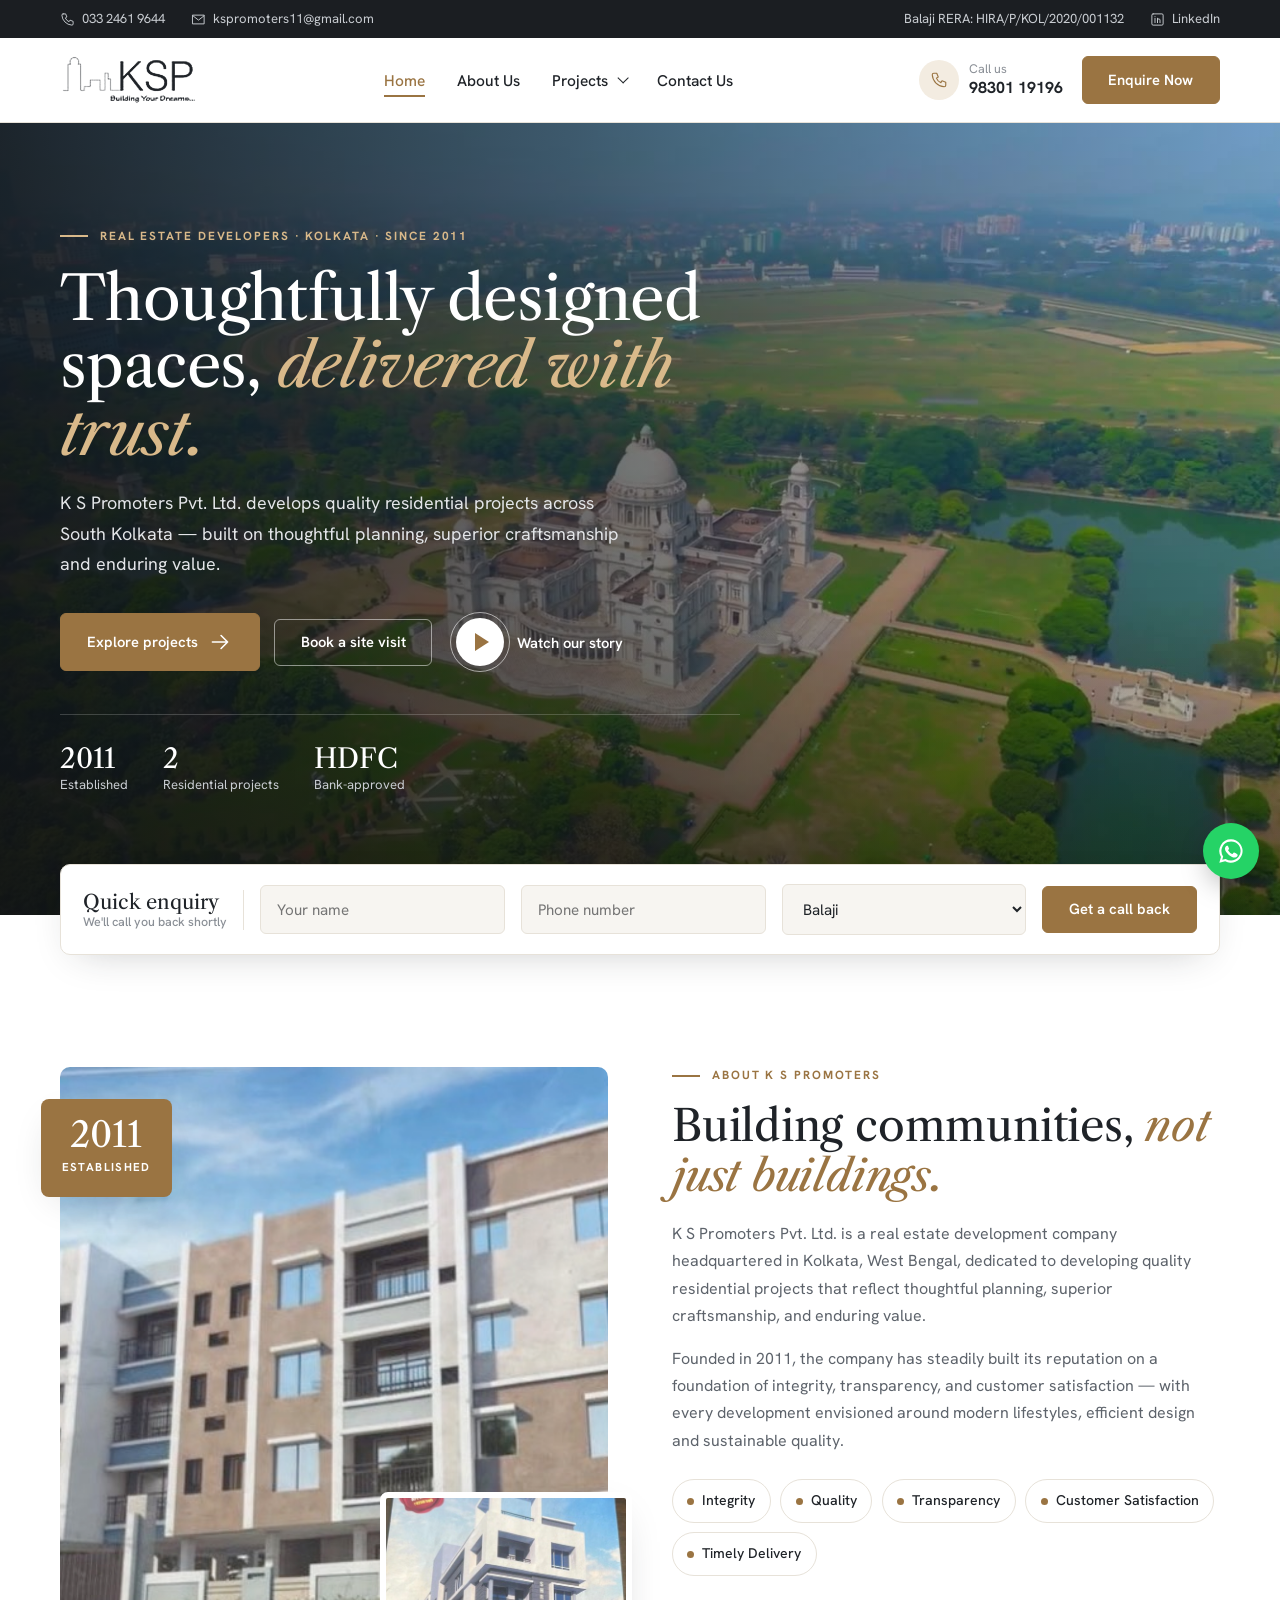
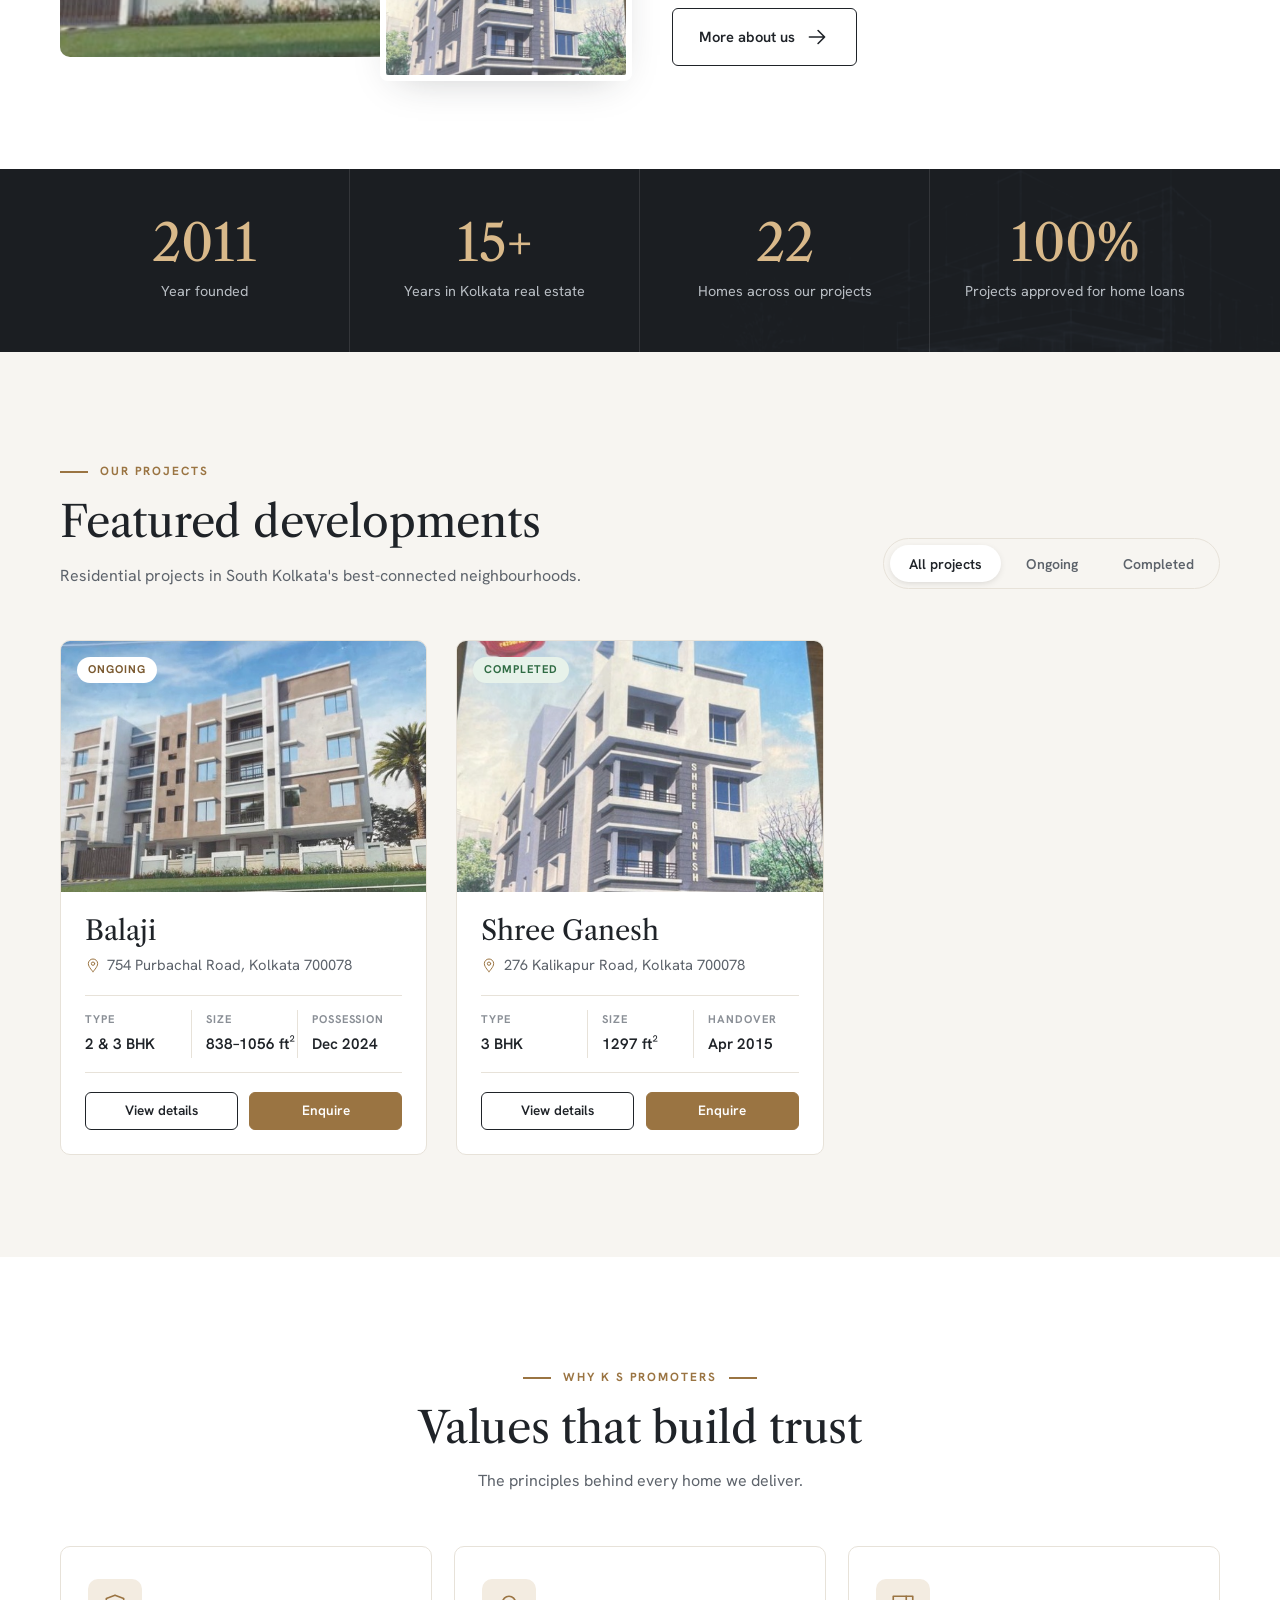
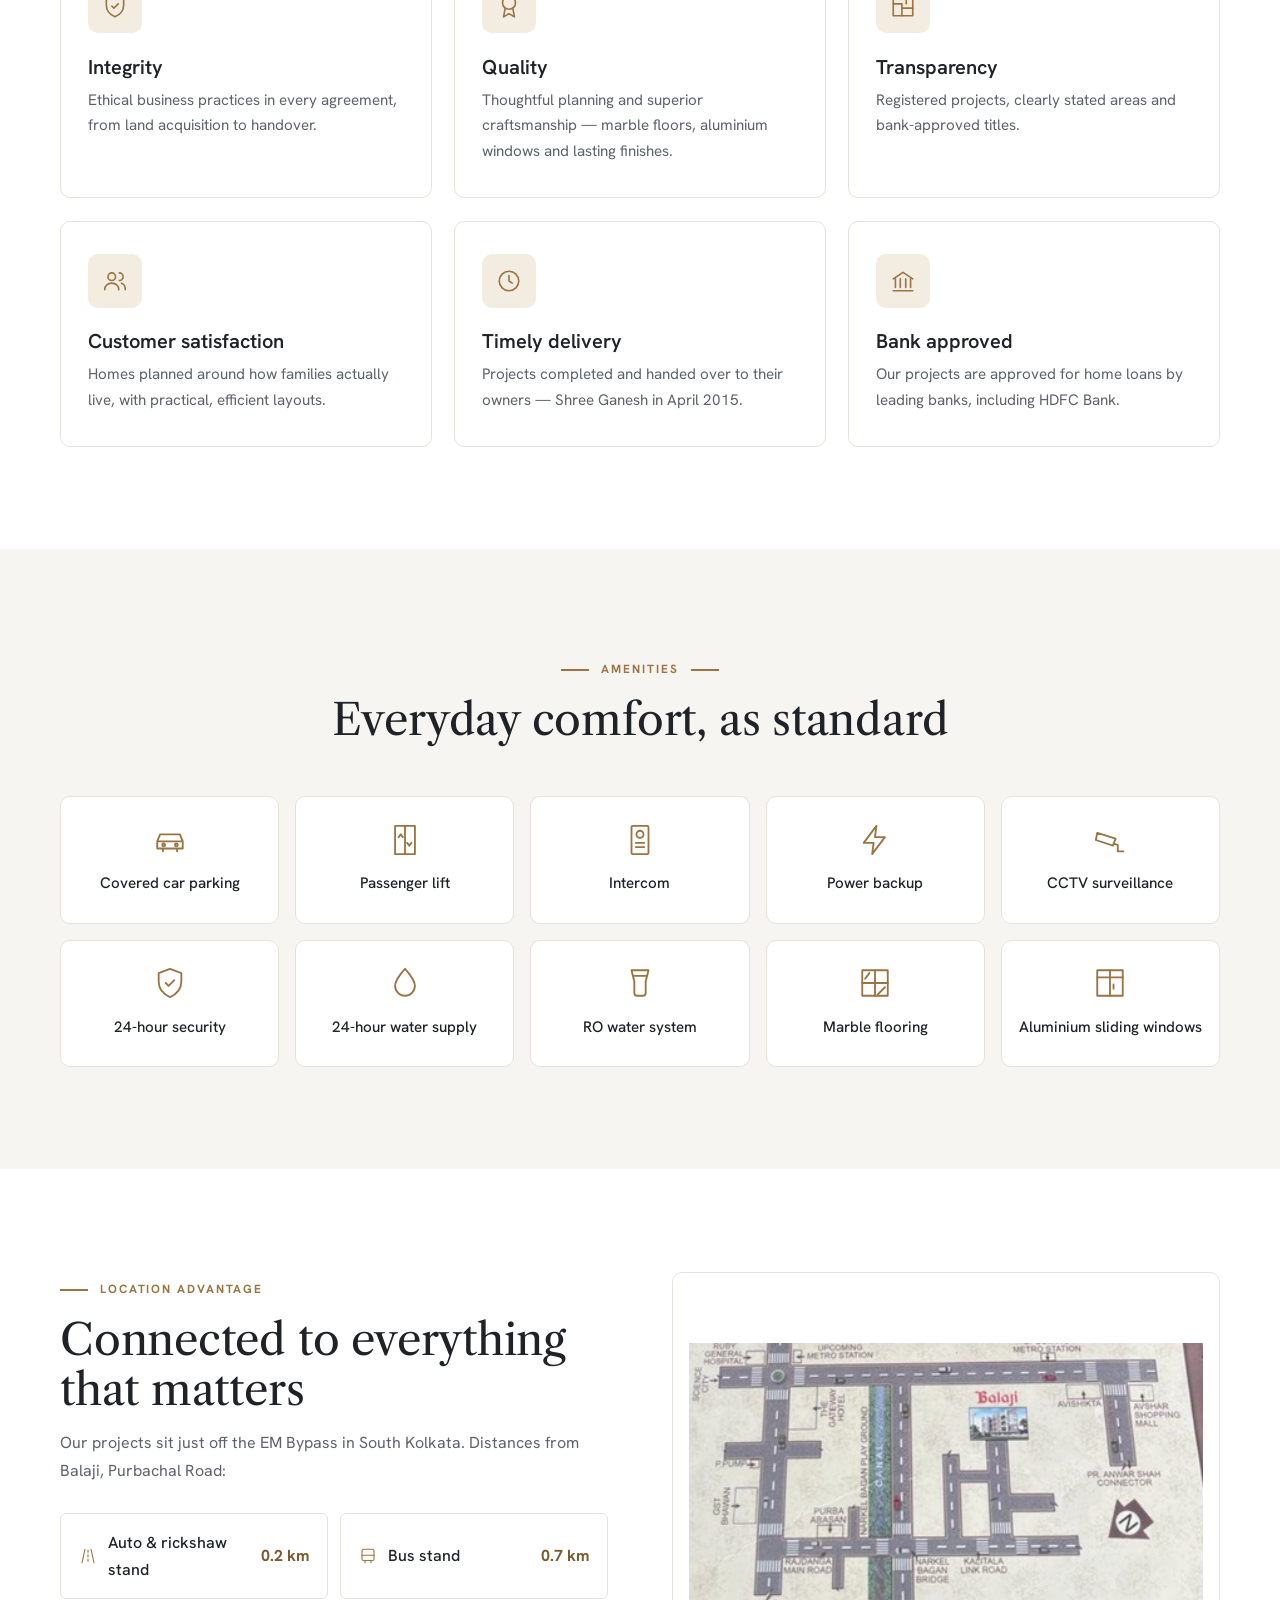
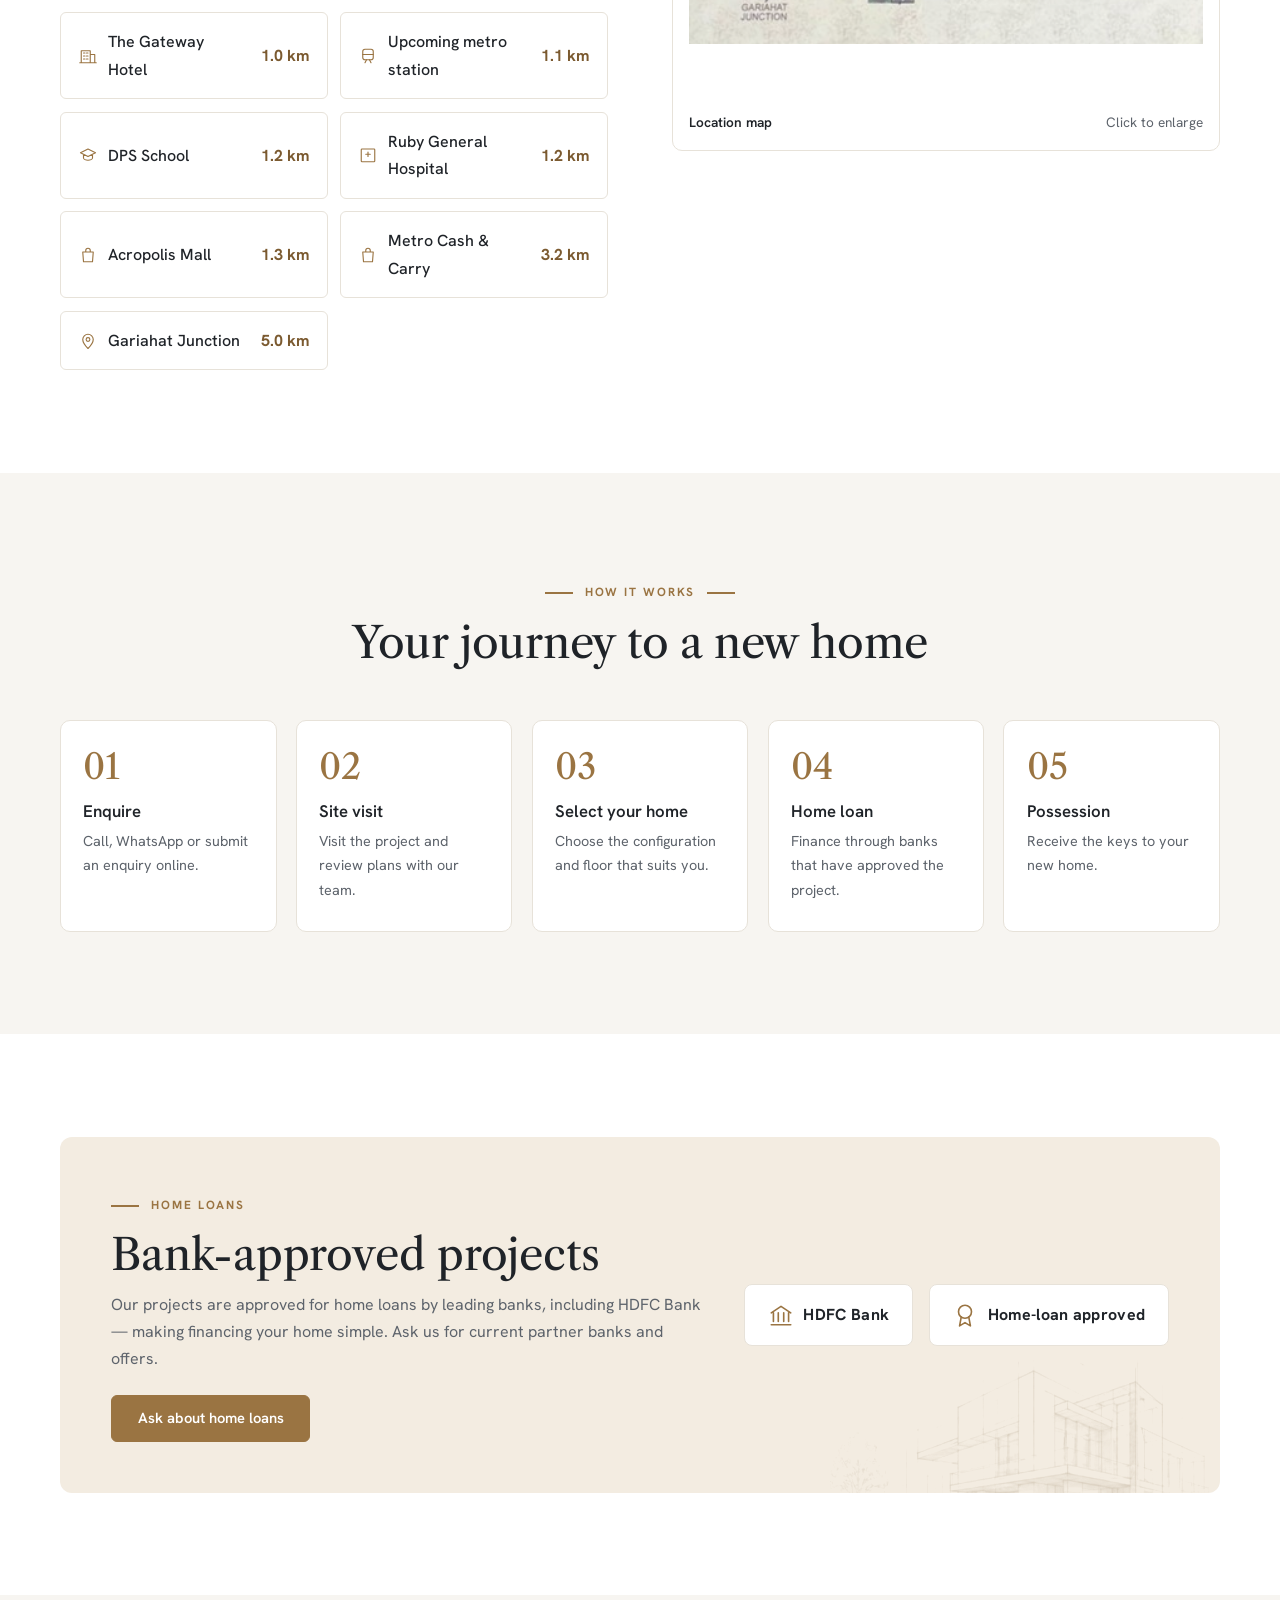
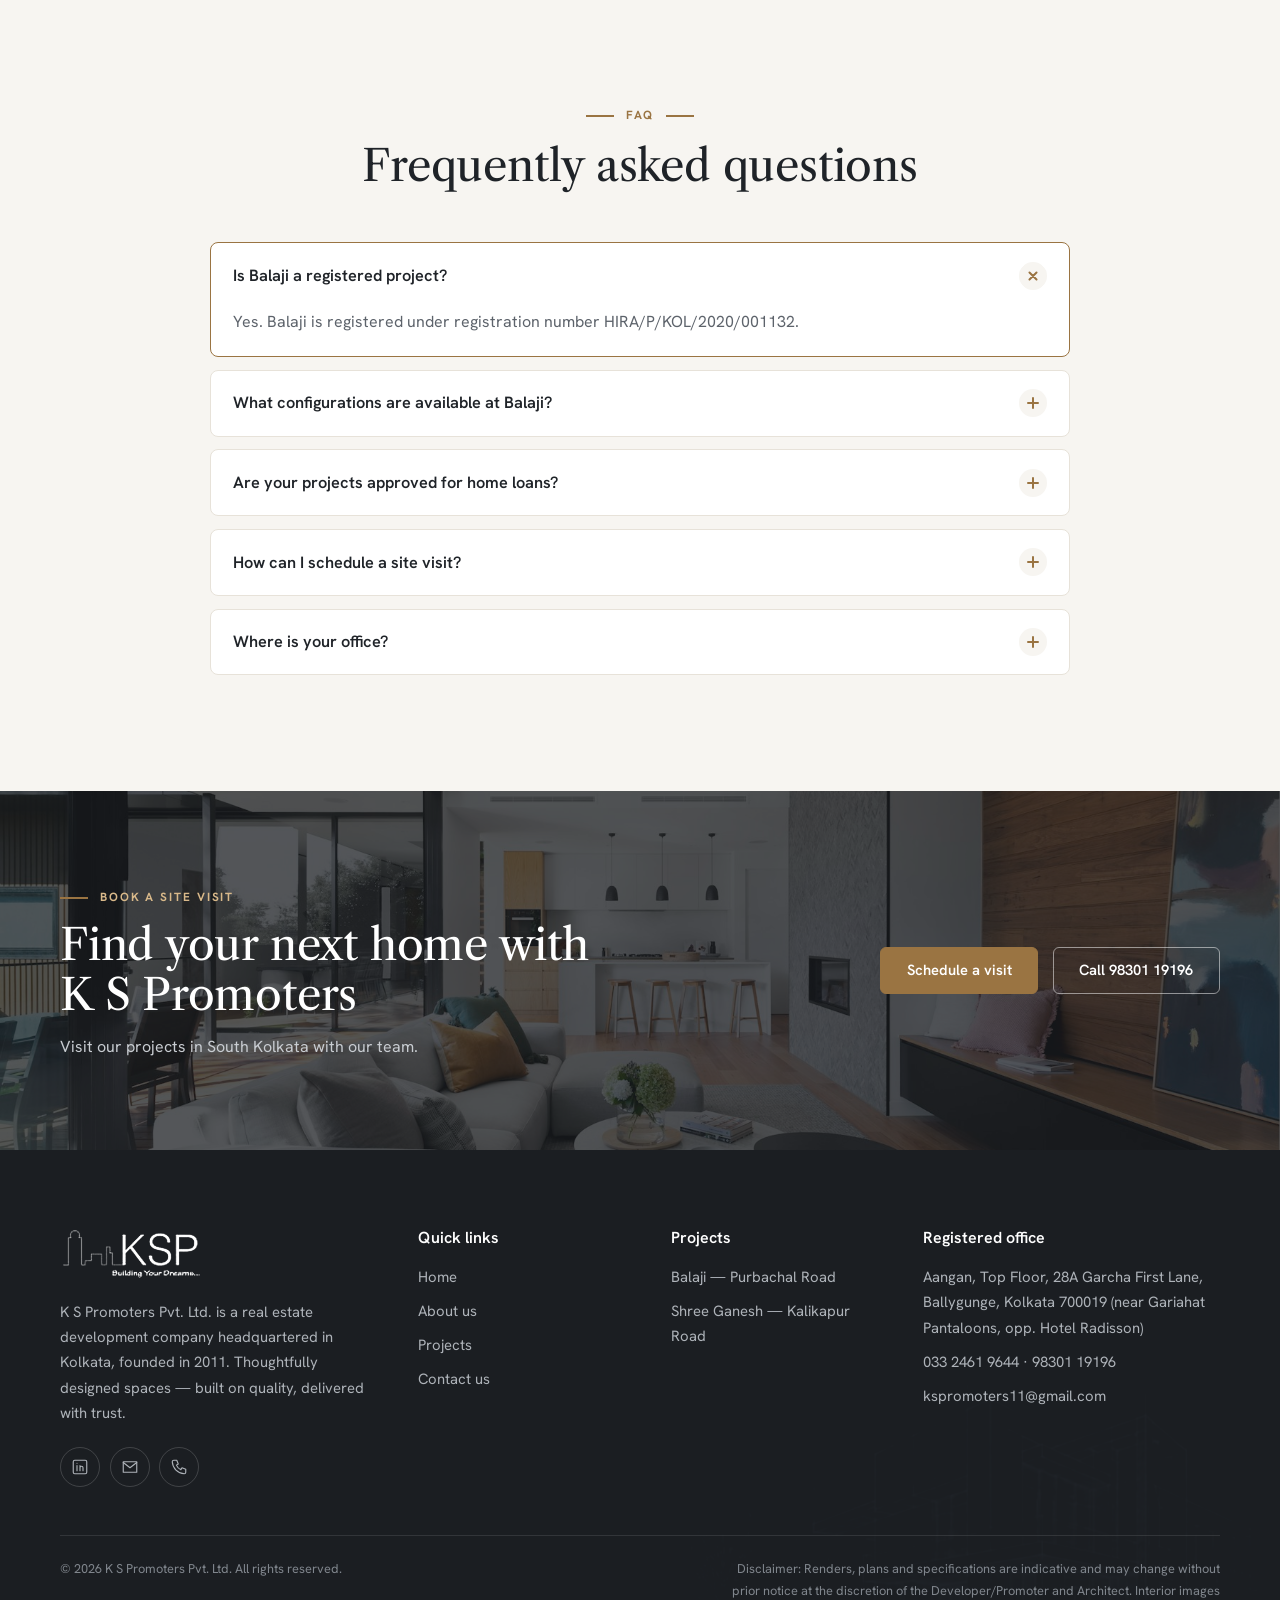
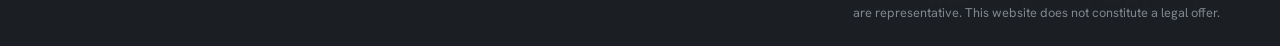
==== commit 006eab39: "Desktop: video hero; mobile: separate intro with skip" ====
--- a/index.html
+++ b/index.html
@@ -79,8 +79,10 @@
   <div class="intro-ui"><button class="intro-sound" type="button">Sound on</button><button class="intro-skip" type="button">Skip intro <span aria-hidden="true">→</span></button></div>
   <div class="intro-bar"><i></i></div>
 </div>
-<script>if(sessionStorage.kspIntro||matchMedia('(prefers-reduced-motion: reduce)').matches||(navigator.connection&&navigator.connection.saveData))document.getElementById('intro').remove();else document.documentElement.classList.add('intro-lock')</script>
-<section class="hero"><div class="wrap">
+<script>if(innerWidth>900||sessionStorage.kspIntro||matchMedia('(prefers-reduced-motion: reduce)').matches||(navigator.connection&&navigator.connection.saveData))document.getElementById('intro').remove();else document.documentElement.classList.add('intro-lock')</script>
+<section class="hero has-vid">
+<video class="hero-video" muted loop playsinline preload="none" poster="assets/video/hero-poster.jpg" data-src="assets/video/intro-1280.mp4" aria-hidden="true"></video>
+<div class="wrap">
   <div class="rv">
     <span class="eyebrow">Real estate developers · Kolkata · Since 2011</span>
     <h1 class="h1">Thoughtfully designed spaces, <em>delivered with trust.</em></h1>
--- a/style.css
+++ b/style.css
@@ -583,3 +583,30 @@
 .intro-bar{position:absolute;z-index:2;left:0;right:0;bottom:0;height:3px;background:rgba(255,255,255,.18)}
 .intro-bar i{display:block;height:100%;background:#d9b98a;transform-origin:left;transform:scaleX(0)}
 @media (orientation:portrait){.intro video{object-fit:contain}}
+
+/* desktop: video behind the hero (phones get the separate intro instead) */
+.hero-video{display:none}
+@media (min-width:901px){
+  .hero.has-vid{background:#111;min-height:min(88vh,800px);display:flex;align-items:center}
+  .hero.has-vid::before{left:0;bottom:0;width:auto;inset:0;aspect-ratio:auto;opacity:1;z-index:1;background:linear-gradient(90deg,rgba(17,19,22,.9) 0%,rgba(17,19,22,.62) 45%,rgba(17,19,22,.15) 100%),linear-gradient(0deg,rgba(17,19,22,.5),transparent 40%)}
+  .hero.has-vid::after{display:none}
+  .hero.has-vid .hero-video{display:block;position:absolute;inset:0;width:100%;height:100%;object-fit:cover}
+  .hero.has-vid .wrap{display:block;width:100%;z-index:2}
+  .hero.has-vid .wrap>.rv{max-width:680px}
+  .hero.has-vid .slider{display:none}
+  .hero.has-vid .eyebrow{color:#d9b98a}
+  .hero.has-vid .eyebrow::before{background:#d9b98a}
+  .hero.has-vid .h1{color:#fff}
+  .hero.has-vid .h1 em{color:#d9b98a}
+  .hero.has-vid .lead{color:#e3e5e8}
+  .hero.has-vid .actions{align-items:center}
+  .hero.has-vid .btn.outline{color:#fff;border-color:#ffffff80}
+  .hero.has-vid .btn.outline:hover{background:#fff;color:var(--ink)}
+  .hero.has-vid .play.dark{color:#fff}
+  .hero.has-vid .play.dark i{background:#fff}
+  .hero.has-vid .play.dark i::before{border-left-color:var(--bronze)}
+  .hero.has-vid .play.dark i::after{border-color:#ffffff90}
+  .hero.has-vid .trust{border-color:#ffffff30}
+  .hero.has-vid .trust div{color:#c9cdd2}
+  .hero.has-vid .trust b{color:#fff}
+}
